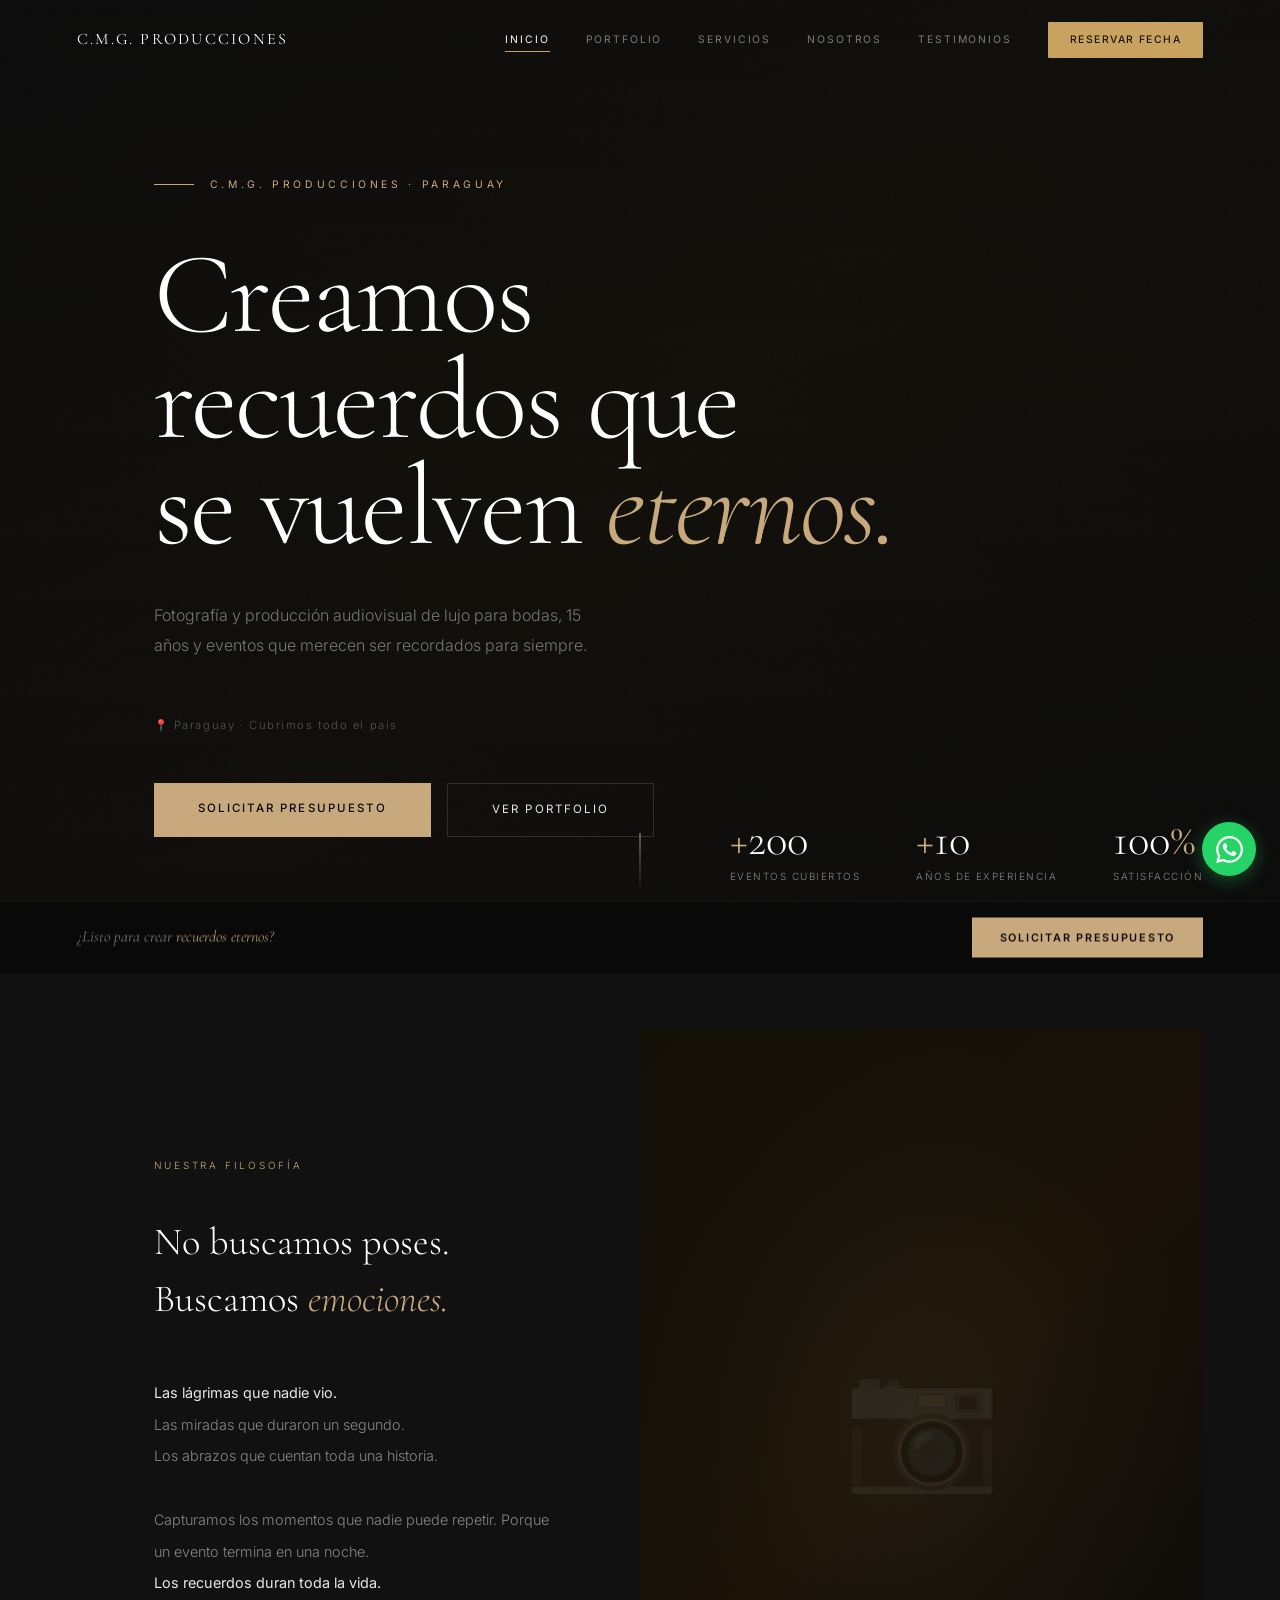
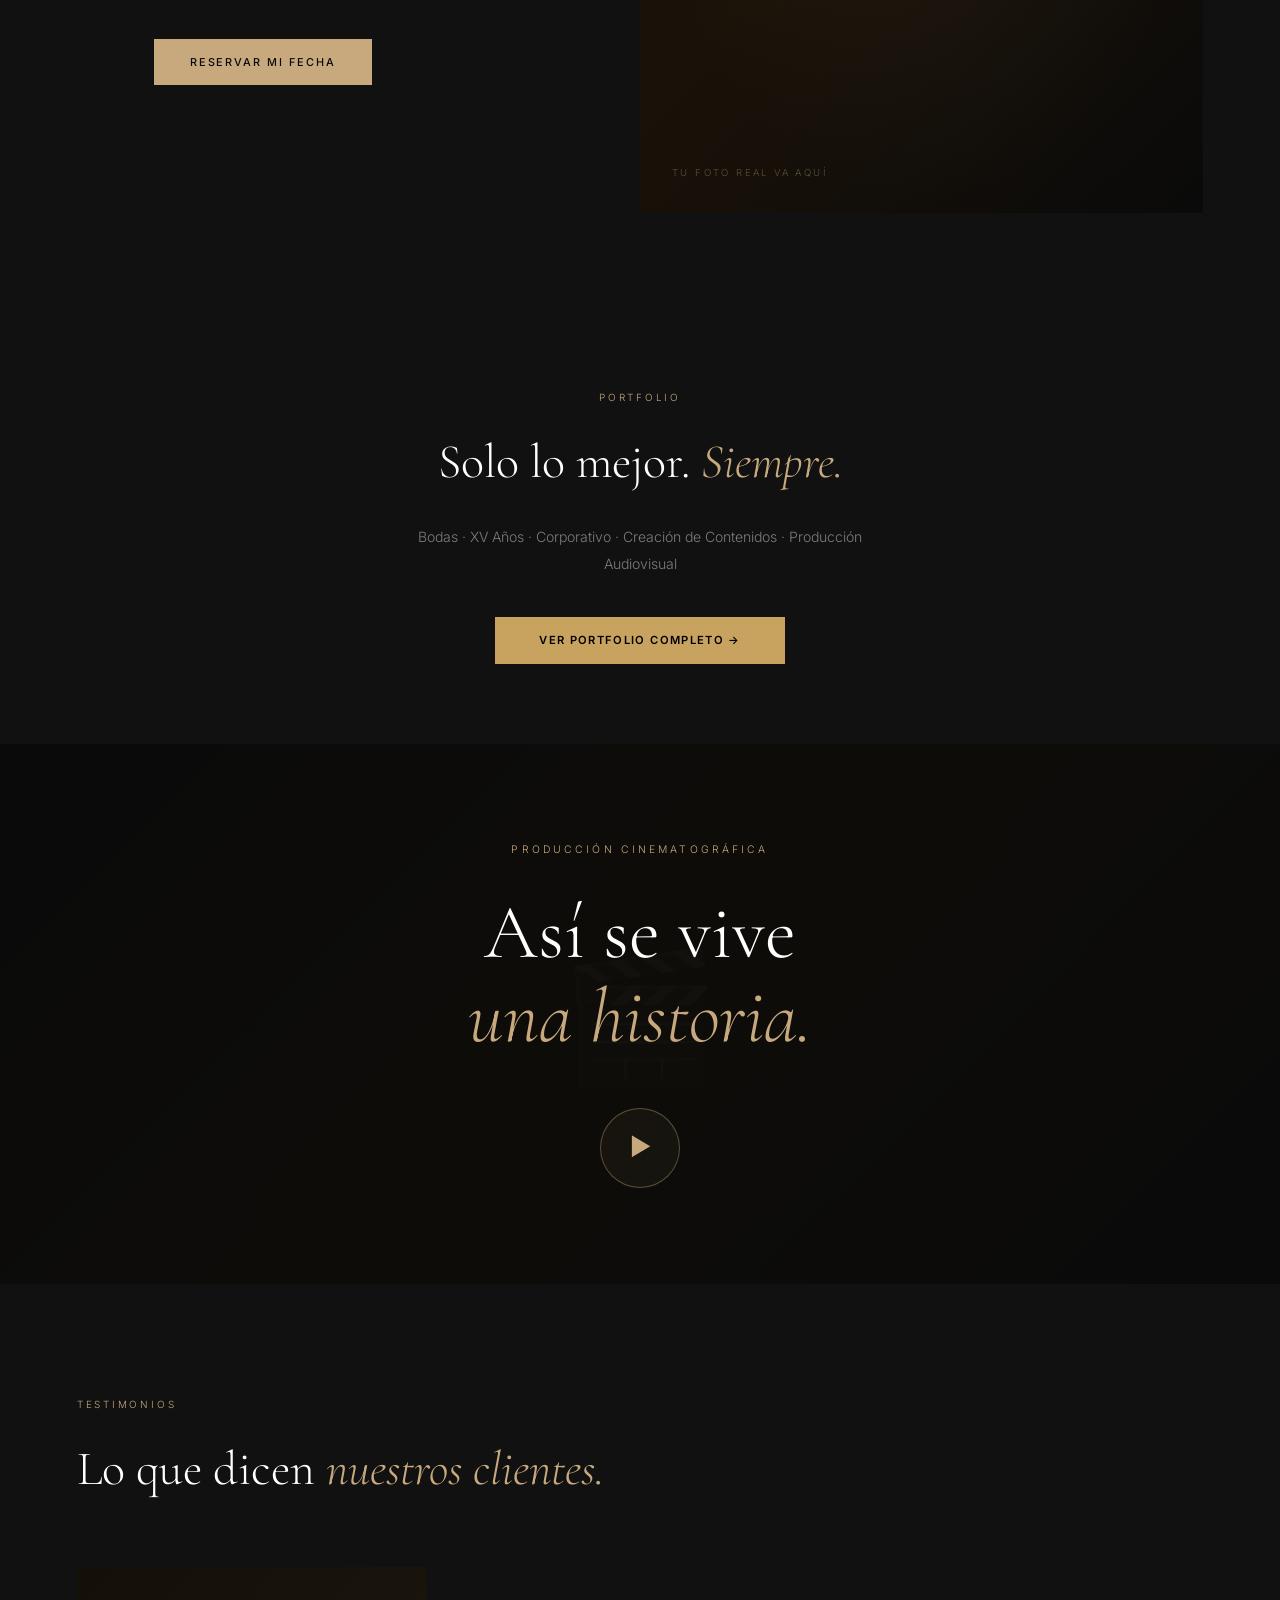
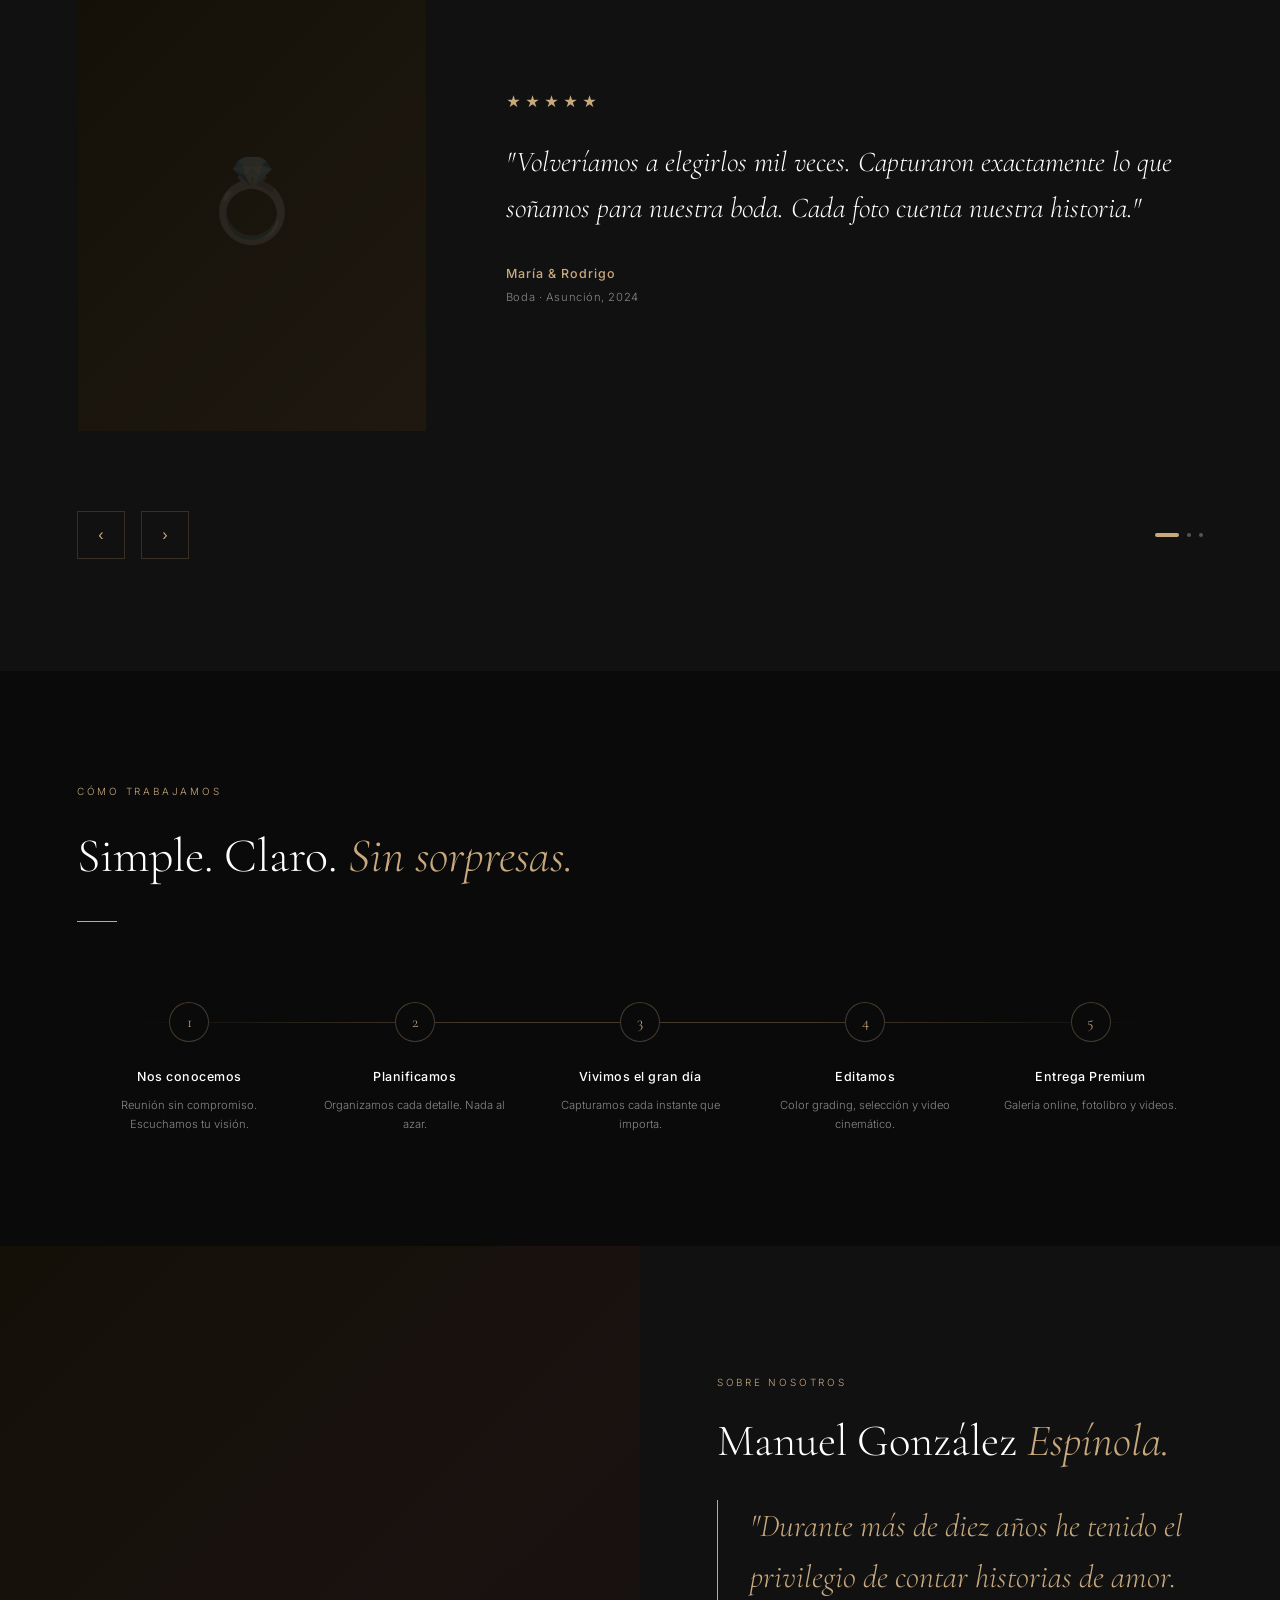
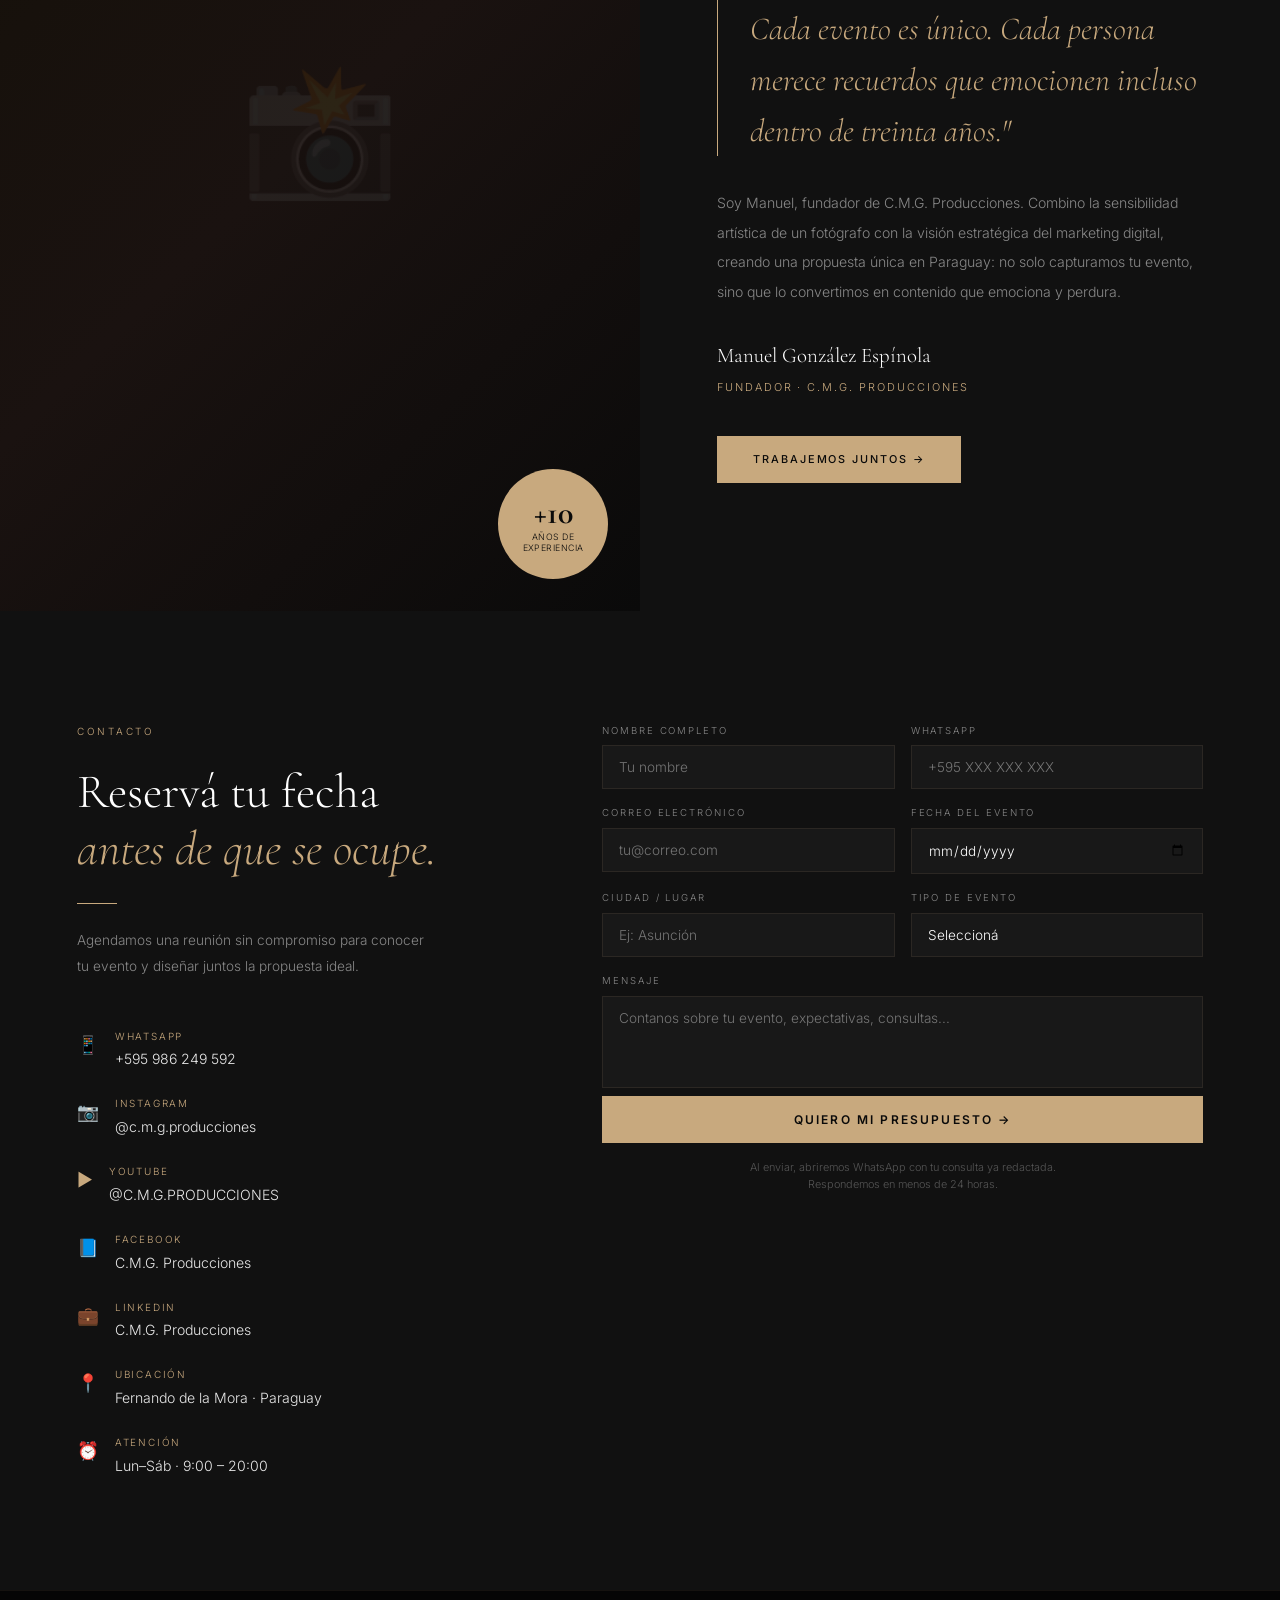
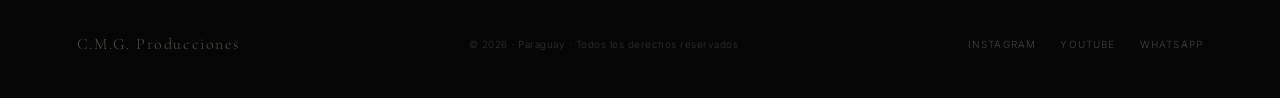
==== index.html @ 35eaf47f "Add files via upload" ====
<!DOCTYPE html>
<html lang="es">
<head>
<meta charset="UTF-8">
<meta name="viewport" content="width=device-width, initial-scale=1.0">
<title>C.M.G. Producciones | Fotografía de Bodas Premium · Paraguay</title>
<meta name="description" content="Fotografía y producción audiovisual de lujo para bodas, 15 años y eventos en Paraguay. Capturamos emociones que duran toda la vida.">
<meta property="og:title" content="C.M.G. Producciones | Fotografía Premium Paraguay">
<meta property="og:description" content="Fotografía de bodas de lujo. Más de 200 eventos cubiertos en Paraguay.">
<meta property="og:type" content="website">
<meta property="og:url" content="https://manuelg2007-dev.github.io/cmgproducciones/">
<meta name="twitter:card" content="summary_large_image">
<meta http-equiv="X-Frame-Options" content="DENY">
<meta http-equiv="X-Content-Type-Options" content="nosniff">
<link rel="preconnect" href="https://fonts.googleapis.com">
<link href="https://fonts.googleapis.com/css2?family=Cormorant+Garamond:ital,wght@0,300;0,400;0,600;1,300;1,400;1,600&family=Playfair+Display:ital,wght@0,400;0,700;1,400&family=Inter:wght@300;400;500&display=swap" rel="stylesheet">
<link rel="stylesheet" href="style.css">
<style>
/* ════════════════════════════════════
   VARIABLES
════════════════════════════════════ */
:root {
  --cream: #C8A97E;
  --cream-light: #dfc4a0;
  --bg: #0A0A0A;
  --bg2: #111111;
  --bg3: #181818;
  --text: #E8E8E8;
  --text-muted: #888;
  --text-dim: #555;
  --white: #ffffff;
}

/* Override shared CSS */
body { background: var(--bg); color: var(--text); font-family: 'Inter', sans-serif; }

/* ════════════════════════════════════
   NAV OVERRIDE
════════════════════════════════════ */
nav { padding: 24px 6vw; }
nav.scrolled {
  background: rgba(10,10,10,0.97);
  padding: 16px 6vw;
  border-bottom: 1px solid rgba(200,169,126,0.1);
}
.nav-logo { font-family: 'Cormorant Garamond', serif; color: var(--cream); font-size: 1rem; letter-spacing: 0.12em; }
.nav-links a { color: #666; font-size: 0.68rem; letter-spacing: 0.18em; }
.nav-links a:hover, .nav-links a.active { color: var(--cream); }
.nav-cta {
  background: transparent; color: var(--cream);
  border: 1px solid rgba(200,169,126,0.4); padding: 9px 24px;
  font-size: 0.68rem; letter-spacing: 0.14em;
}
.nav-cta:hover { background: var(--cream); color: var(--bg); border-color: var(--cream); }

/* ════════════════════════════════════
   1. HERO
════════════════════════════════════ */
#hero {
  min-height: 100vh; position: relative;
  display: flex; align-items: center; overflow: hidden;
  background: var(--bg);
}
.hero-bg-img {
  position: absolute; inset: 0;
  background:
    linear-gradient(to bottom, rgba(10,10,10,0.6) 0%, rgba(10,10,10,0.3) 40%, rgba(10,10,10,0.7) 100%),
    linear-gradient(135deg, #0a0a0a 0%, #141008 50%, #0a0a0a 100%);
}
.hero-grain {
  position: absolute; inset: 0; opacity: 0.03;
  background-image: url("data:image/svg+xml,%3Csvg viewBox='0 0 200 200' xmlns='http://www.w3.org/2000/svg'%3E%3Cfilter id='n'%3E%3CfeTurbulence type='fractalNoise' baseFrequency='0.9' numOctaves='4' stitchTiles='stitch'/%3E%3C/filter%3E%3Crect width='100%25' height='100%25' filter='url(%23n)'/%3E%3C/svg%3E");
  background-size: 200px;
}
.hero-inner {
  position: relative; z-index: 2;
  padding: 0 6vw; width: 100%; max-width: 1100px;
  padding-top: 5rem;
}
.hero-pre {
  display: flex; align-items: center; gap: 1rem;
  margin-bottom: 3rem; opacity: 0;
  animation: fadeUp 1s 0.3s forwards;
}
.hero-pre-line { width: 40px; height: 1px; background: var(--cream); }
.hero-pre-text { font-size: 0.65rem; letter-spacing: 0.35em; text-transform: uppercase; color: var(--cream); font-weight: 400; }
.hero-title {
  font-family: 'Cormorant Garamond', serif;
  font-size: clamp(3.5rem, 9vw, 9rem);
  font-weight: 300; line-height: 0.92;
  color: var(--white); margin-bottom: 2.5rem;
  letter-spacing: -0.02em;
  opacity: 0; animation: fadeUp 1.2s 0.5s forwards;
}
.hero-title em { font-style: italic; color: var(--cream); }
.hero-title strong { font-weight: 600; display: block; }
.hero-sub {
  font-size: clamp(0.82rem, 1.5vw, 1rem);
  color: #777; max-width: 460px; line-height: 1.9;
  font-weight: 300; margin-bottom: 3.5rem;
  opacity: 0; animation: fadeUp 1s 0.8s forwards;
}
.hero-btns {
  display: flex; gap: 1rem; flex-wrap: wrap;
  opacity: 0; animation: fadeUp 1s 1s forwards;
}
.btn-hero-main {
  background: var(--cream); color: var(--bg);
  padding: 16px 44px; font-size: 0.72rem;
  letter-spacing: 0.18em; text-transform: uppercase;
  font-weight: 500; text-decoration: none;
  transition: all 0.35s; display: inline-block;
}
.btn-hero-main:hover { background: var(--cream-light); transform: translateY(-2px); box-shadow: 0 8px 30px rgba(200,169,126,0.25); }
.btn-hero-sec {
  background: transparent; color: var(--text);
  padding: 16px 44px; font-size: 0.72rem;
  letter-spacing: 0.18em; text-transform: uppercase;
  font-weight: 400; text-decoration: none;
  border: 1px solid rgba(232,232,232,0.15);
  transition: all 0.35s; display: inline-block;
}
.btn-hero-sec:hover { border-color: var(--cream); color: var(--cream); }
.hero-scroll-indicator {
  position: absolute; bottom: 2.5rem; left: 50%; transform: translateX(-50%);
  display: flex; flex-direction: column; align-items: center; gap: 8px;
  animation: fadeIn 1s 1.5s both;
}
.hero-scroll-line { width: 1px; height: 60px; background: linear-gradient(to bottom, var(--cream), transparent); animation: scrollPulse 2s infinite; }
@keyframes scrollPulse { 0%,100%{transform:scaleY(0);transform-origin:top} 50%{transform:scaleY(1);transform-origin:top} 51%{transform-origin:bottom} }
.hero-stats-row {
  position: absolute; bottom: 3rem; right: 6vw;
  display: flex; gap: 3.5rem;
  opacity: 0; animation: fadeUp 1s 1.2s forwards;
}
.hero-stat-n { font-family:'Cormorant Garamond',serif; font-size:2.8rem; color:var(--white); font-weight:300; line-height:1; }
.hero-stat-n span { color:var(--cream); }
.hero-stat-l { font-size:0.62rem; letter-spacing:0.15em; text-transform:uppercase; color:var(--text-muted); margin-top:5px; }

/* ════════════════════════════════════
   2. FILOSOFÍA
════════════════════════════════════ */
#filosofia {
  background: var(--bg2);
  display: grid; grid-template-columns: 1fr 1fr;
  min-height: 85vh;
}
.fil-left {
  padding: 8rem 6vw; display: flex; flex-direction: column; justify-content: center;
}
.fil-label { font-size:0.62rem; letter-spacing:0.28em; text-transform:uppercase; color:var(--cream); margin-bottom:2.5rem; }
.fil-title {
  font-family: 'Cormorant Garamond', serif;
  font-size: clamp(1.8rem, 3vw, 2.8rem); font-weight:300;
  line-height: 1.5; color: var(--white); margin-bottom: 3rem;
}
.fil-title em { font-style:italic; color:var(--cream); }
.fil-text { font-size:0.9rem; color:var(--text-muted); line-height:2.2; max-width:440px; }
.fil-text strong { color:var(--text); font-weight:400; }
.fil-right {
  background: linear-gradient(135deg,#141008,#1a1208,#0a0a0a);
  display: flex; align-items: center; justify-content: center;
  font-size: 8rem; color: rgba(200,169,126,0.08);
  position: relative; overflow: hidden;
}
.fil-right::before {
  content: ''; position:absolute; inset:0;
  background: radial-gradient(ellipse at 50% 50%, rgba(200,169,126,0.06) 0%, transparent 70%);
}
.fil-photo-label {
  position:absolute; bottom:2rem; left:2rem;
  font-size:0.6rem; letter-spacing:0.25em; text-transform:uppercase; color:rgba(200,169,126,0.4);
}

/* ════════════════════════════════════
   3. NÚMEROS
════════════════════════════════════ */
#numeros { background:var(--bg); padding:7rem 6vw; }
.nums-grid { display:grid; grid-template-columns:repeat(3,1fr); gap:2px; background:rgba(200,169,126,0.06); margin-top:4rem; }
.num-card { background:var(--bg2); padding:4rem 2rem; text-align:center; }
.num-n {
  font-family:'Cormorant Garamond',serif;
  font-size:clamp(3.5rem,6vw,6rem); font-weight:300;
  color:var(--white); line-height:1;
}
.num-n span { color:var(--cream); }
.num-l { font-size:0.72rem; letter-spacing:0.15em; text-transform:uppercase; color:var(--text-muted); margin-top:1rem; }

/* ════════════════════════════════════
   4. GALERÍA
════════════════════════════════════ */
#galeria { background:var(--bg2); padding:7rem 6vw; }
.galeria-filters {
  display:flex; gap:0.5rem; flex-wrap:wrap;
  margin-top:2.5rem; margin-bottom:3rem;
  border-bottom: 1px solid rgba(200,169,126,0.1);
  padding-bottom: 1.5rem;
}
.gfil {
  background:none; border:none; color:var(--text-muted);
  font-family:'Inter',sans-serif; font-size:0.68rem;
  letter-spacing:0.16em; text-transform:uppercase;
  padding:0.6rem 1.2rem; cursor:pointer; transition:color 0.3s;
  position:relative;
}
.gfil::after { content:''; position:absolute; bottom:-1.5rem; left:0; width:100%; height:1px; background:var(--cream); transform:scaleX(0); transition:transform 0.3s; }
.gfil.active { color:var(--cream); }
.gfil.active::after { transform:scaleX(1); }
.gfil:hover { color:var(--text); }
.masonry { columns:3; gap:4px; }
.masonry-item {
  break-inside:avoid; margin-bottom:4px;
  position:relative; overflow:hidden; cursor:pointer; display:block;
}
.masonry-item .ph {
  width:100%; display:flex; align-items:center; justify-content:center;
  font-size:3rem; color:rgba(200,169,126,0.12);
  transition:transform 0.6s;
}
.masonry-item:hover .ph { transform:scale(1.04); }
.masonry-item img { width:100%; display:block; transition:transform 0.6s; object-fit:cover; }
.masonry-item:hover img { transform:scale(1.04); }
.m-overlay {
  position:absolute; inset:0;
  background:linear-gradient(to top, rgba(0,0,0,0.75) 0%, transparent 50%);
  opacity:0; transition:opacity 0.4s;
  display:flex; flex-direction:column; justify-content:flex-end; padding:1.2rem;
}
.masonry-item:hover .m-overlay { opacity:1; }
.m-cat { font-size:0.58rem; letter-spacing:0.22em; text-transform:uppercase; color:var(--cream); margin-bottom:0.2rem; }
.m-title { font-family:'Cormorant Garamond',serif; font-size:0.95rem; color:var(--white); }
/* Colored placeholders */
.ph1{aspect-ratio:4/5;background:linear-gradient(135deg,#141008,#1e1810);}
.ph2{aspect-ratio:1;background:linear-gradient(135deg,#0d0d1a,#14101e);}
.ph3{aspect-ratio:3/4;background:linear-gradient(135deg,#0a1008,#101408);}
.ph4{aspect-ratio:16/9;background:linear-gradient(135deg,#140a10,#1e1018);}
.ph5{aspect-ratio:1;background:linear-gradient(135deg,#10080a,#181010);}
.ph6{aspect-ratio:4/5;background:linear-gradient(135deg,#0a0e14,#10141e);}
.ph7{aspect-ratio:3/2;background:linear-gradient(135deg,#14100a,#1e1810);}
.ph8{aspect-ratio:1;background:linear-gradient(135deg,#080e10,#101418);}
.ph9{aspect-ratio:4/3;background:linear-gradient(135deg,#100a14,#18101c);}

/* Lightbox */
.lightbox { display:none; position:fixed; inset:0; z-index:9999; background:rgba(0,0,0,0.97); align-items:center; justify-content:center; }
.lightbox.open { display:flex; }
.lb-img { max-width:90vw; max-height:88vh; object-fit:contain; }
.lb-ph { max-width:60vw; max-height:80vh; display:flex; align-items:center; justify-content:center; font-size:6rem; }
.lb-close { position:absolute; top:2rem; right:2rem; color:var(--cream); font-size:1.5rem; cursor:pointer; background:none; border:none; opacity:0.7; transition:opacity 0.3s; }
.lb-close:hover { opacity:1; }
.lb-prev,.lb-next { position:absolute; top:50%; transform:translateY(-50%); background:rgba(200,169,126,0.08); border:1px solid rgba(200,169,126,0.2); color:var(--cream); width:50px; height:50px; display:flex; align-items:center; justify-content:center; cursor:pointer; font-size:1.3rem; transition:background 0.3s; }
.lb-prev:hover,.lb-next:hover { background:rgba(200,169,126,0.2); }
.lb-prev{left:1.5rem;} .lb-next{right:1.5rem;}
.lb-counter { position:absolute; bottom:2rem; left:50%; transform:translateX(-50%); font-size:0.68rem; color:var(--text-muted); letter-spacing:0.15em; }

/* ════════════════════════════════════
   5. VIDEO
════════════════════════════════════ */
#video-section {
  background:var(--bg); position:relative;
  min-height:60vh; display:flex; align-items:center; justify-content:center;
  overflow:hidden;
}
.video-bg { position:absolute; inset:0; background:linear-gradient(135deg,#0a0a0a,#141008,#0a0a0a); display:flex; align-items:center; justify-content:center; font-size:8rem; color:rgba(200,169,126,0.05); }
.video-overlay { position:absolute; inset:0; background:rgba(10,10,10,0.6); }
.video-content { position:relative; z-index:2; text-align:center; padding:0 6vw; }
.video-label { font-size:0.65rem; letter-spacing:0.3em; text-transform:uppercase; color:var(--cream); margin-bottom:2rem; display:block; }
.video-title { font-family:'Cormorant Garamond',serif; font-size:clamp(2.5rem,6vw,5.5rem); font-weight:300; color:var(--white); line-height:1.1; margin-bottom:3rem; }
.video-title em { font-style:italic; color:var(--cream); }
.btn-play {
  width:80px; height:80px; border:1px solid rgba(200,169,126,0.4);
  border-radius:50%; display:inline-flex; align-items:center; justify-content:center;
  color:var(--cream); font-size:1.5rem; transition:all 0.4s; cursor:pointer;
  background:rgba(200,169,126,0.05); text-decoration:none;
}
.btn-play:hover { background:rgba(200,169,126,0.15); border-color:var(--cream); transform:scale(1.08); }

/* ════════════════════════════════════
   6. TESTIMONIOS
════════════════════════════════════ */
#testimonios { background:var(--bg2); padding:7rem 6vw; }
.testi-slider { position:relative; overflow:hidden; margin-top:3.5rem; }
.testi-track { display:flex; transition:transform 0.6s cubic-bezier(0.25,0.46,0.45,0.94); }
.testi-slide { min-width:100%; display:grid; grid-template-columns:1fr 2fr; gap:5rem; align-items:center; padding:0 1px; }
.testi-photo { aspect-ratio:3/4; background:linear-gradient(135deg,#141008,#1e1810); display:flex; align-items:center; justify-content:center; font-size:5rem; color:rgba(200,169,126,0.1); position:relative; overflow:hidden; }
.testi-photo img { width:100%; height:100%; object-fit:cover; }
.testi-content {}
.testi-stars { color:var(--cream); letter-spacing:4px; font-size:0.9rem; margin-bottom:1.5rem; }
.testi-quote { font-family:'Cormorant Garamond',serif; font-style:italic; font-size:clamp(1.3rem,2.5vw,1.8rem); color:var(--white); line-height:1.6; margin-bottom:2rem; font-weight:300; }
.testi-name { font-size:0.78rem; font-weight:500; color:var(--cream); letter-spacing:0.08em; }
.testi-event { font-size:0.7rem; color:var(--text-muted); margin-top:4px; letter-spacing:0.05em; }
.testi-controls { display:flex; gap:1rem; margin-top:3rem; }
.testi-btn { width:48px; height:48px; border:1px solid rgba(200,169,126,0.2); background:none; color:var(--cream); cursor:pointer; transition:all 0.3s; font-size:1rem; display:flex; align-items:center; justify-content:center; }
.testi-btn:hover { background:rgba(200,169,126,0.1); border-color:var(--cream); }
.testi-dots { display:flex; gap:0.5rem; align-items:center; margin-top:3rem; }
.testi-dot { width:4px; height:4px; border-radius:50%; background:var(--text-dim); transition:all 0.3s; cursor:pointer; }
.testi-dot.active { background:var(--cream); width:24px; border-radius:2px; }

/* ════════════════════════════════════
   7. PROCESO
════════════════════════════════════ */
#proceso { background:var(--bg); padding:7rem 6vw; }
.proceso-head { max-width:500px; margin-bottom:5rem; }
.proceso-timeline { display:grid; grid-template-columns:repeat(5,1fr); gap:0; position:relative; }
.proceso-timeline::before { content:''; position:absolute; top:20px; left:5%; right:5%; height:1px; background:linear-gradient(to right,transparent,rgba(200,169,126,0.3),rgba(200,169,126,0.3),transparent); }
.pt-step { display:flex; flex-direction:column; align-items:center; text-align:center; padding:0 1rem; }
.pt-num { width:40px; height:40px; border:1px solid rgba(200,169,126,0.3); border-radius:50%; display:flex; align-items:center; justify-content:center; font-family:'Cormorant Garamond',serif; font-size:1rem; color:var(--cream); background:var(--bg); position:relative; z-index:1; margin-bottom:1.5rem; transition:all 0.3s; }
.pt-step:hover .pt-num { background:rgba(200,169,126,0.1); border-color:var(--cream); }
.pt-title { font-size:0.78rem; font-weight:500; color:var(--white); margin-bottom:0.5rem; letter-spacing:0.04em; }
.pt-desc { font-size:0.7rem; color:var(--text-muted); line-height:1.7; }

/* ════════════════════════════════════
   8. SOBRE NOSOTROS
════════════════════════════════════ */
#sobre { background:var(--bg2); display:grid; grid-template-columns:1fr 1fr; min-height:80vh; }
.sobre-img {
  background:linear-gradient(135deg,#141008,#1a1210,#0a0a0a);
  display:flex; align-items:center; justify-content:center;
  font-size:8rem; color:rgba(200,169,126,0.08); position:relative;
}
.sobre-img img { width:100%; height:100%; object-fit:cover; }
.sobre-badge {
  position:absolute; bottom:2rem; right:2rem;
  background:var(--cream); color:var(--bg);
  width:110px; height:110px; border-radius:50%;
  display:flex; flex-direction:column; align-items:center; justify-content:center;
  text-align:center; line-height:1.2;
}
.sobre-badge-n { font-family:'Cormorant Garamond',serif; font-size:2rem; font-weight:700; }
.sobre-badge-l { font-size:0.55rem; letter-spacing:0.05em; text-transform:uppercase; padding:0 8px; }
.sobre-content { padding:8rem 6vw; display:flex; flex-direction:column; justify-content:center; }
.sobre-quote {
  font-family:'Cormorant Garamond',serif;
  font-size:clamp(1.3rem,2.5vw,2rem); font-style:italic; font-weight:300;
  color:var(--cream); line-height:1.6; border-left:1px solid var(--cream);
  padding-left:2rem; margin:2rem 0;
}
.sobre-text { font-size:0.88rem; color:var(--text-muted); line-height:2.1; }
.sobre-name { font-family:'Cormorant Garamond',serif; font-size:1.3rem; color:var(--white); margin-top:2rem; }
.sobre-role { font-size:0.68rem; letter-spacing:0.18em; text-transform:uppercase; color:var(--cream); margin-top:4px; }

/* ════════════════════════════════════
   9. INSTAGRAM
════════════════════════════════════ */
#instagram { background:var(--bg); padding:7rem 6vw; }
.ig-grid { display:grid; grid-template-columns:repeat(6,1fr); gap:3px; margin-top:3rem; }
.ig-item {
  aspect-ratio:1; overflow:hidden; position:relative; cursor:pointer;
  background:var(--bg3);
}
.ig-item .ig-ph { width:100%; height:100%; display:flex; align-items:center; justify-content:center; font-size:2rem; color:rgba(200,169,126,0.1); transition:transform 0.4s; }
.ig-item img { width:100%; height:100%; object-fit:cover; transition:transform 0.4s; }
.ig-item:hover .ig-ph, .ig-item:hover img { transform:scale(1.06); }
.ig-ov { position:absolute; inset:0; background:rgba(0,0,0,0.4); opacity:0; transition:opacity 0.3s; display:flex; align-items:center; justify-content:center; }
.ig-item:hover .ig-ov { opacity:1; }
.ig-ov span { color:var(--white); font-size:0.75rem; letter-spacing:0.1em; }
.ig-cta { text-align:center; margin-top:3rem; }
.ig-stats { display:flex; gap:3rem; margin-bottom:2.5rem; }
.ig-stat-n { font-family:'Cormorant Garamond',serif; font-size:1.8rem; color:var(--cream); }
.ig-stat-l { font-size:0.65rem; letter-spacing:0.12em; text-transform:uppercase; color:var(--text-muted); margin-top:3px; }
.ig-handle { font-family:'Cormorant Garamond',serif; font-size:1.5rem; font-style:italic; color:var(--white); margin-bottom:0.5rem; }

/* ════════════════════════════════════
   10. FORMULARIO
════════════════════════════════════ */
#formulario { background:var(--bg2); padding:7rem 6vw; }
.form-inner { display:grid; grid-template-columns:1fr 1.4fr; gap:6rem; align-items:start; }
.form-left {}
.form-left p { font-size:0.88rem; color:var(--text-muted); line-height:2; margin-top:1.5rem; max-width:380px; }
.form-contact-items { display:flex; flex-direction:column; gap:1.5rem; margin-top:3rem; }
.form-contact-item { display:flex; gap:1rem; align-items:flex-start; }
.form-contact-icon { font-size:1.1rem; color:var(--cream); flex-shrink:0; margin-top:2px; }
.form-contact-label { font-size:0.62rem; letter-spacing:0.18em; text-transform:uppercase; color:var(--cream); margin-bottom:3px; }
.form-contact-val { font-size:0.88rem; color:var(--text); }
.form-contact-val a { color:var(--text); text-decoration:none; transition:color 0.3s; }
.form-contact-val a:hover { color:var(--cream); }
.form-right {}
.form-grid { display:grid; grid-template-columns:1fr 1fr; gap:1rem; }
.form-group { display:flex; flex-direction:column; gap:0.4rem; }
.form-group.full { grid-column:1/-1; }
.form-group label { font-size:0.6rem; letter-spacing:0.2em; text-transform:uppercase; color:var(--text-muted); }
.form-group input,
.form-group select,
.form-group textarea {
  background:var(--bg3); border:1px solid rgba(200,169,126,0.1);
  color:var(--white); padding:13px 16px;
  font-family:'Inter',sans-serif; font-size:0.85rem; font-weight:300;
  outline:none; transition:border-color 0.3s; width:100%;
  -webkit-appearance:none;
}
.form-group input:focus,
.form-group select:focus,
.form-group textarea:focus { border-color:var(--cream); }
.form-group select option { background:var(--bg3); }
.form-group textarea { resize:none; }
.btn-submit {
  width:100%; background:var(--cream); color:var(--bg);
  padding:16px; font-size:0.75rem; letter-spacing:0.18em;
  text-transform:uppercase; font-weight:600; border:none; cursor:pointer;
  transition:all 0.3s; margin-top:0.5rem; font-family:'Inter',sans-serif;
}
.btn-submit:hover { background:var(--cream-light); transform:translateY(-2px); box-shadow:0 8px 30px rgba(200,169,126,0.2); }
.form-note { font-size:0.68rem; color:var(--text-dim); text-align:center; margin-top:1rem; line-height:1.6; }
/* Success animation */
.form-success { display:none; text-align:center; padding:4rem 2rem; }
.form-success.show { display:block; }
.form-success-icon { font-size:3rem; margin-bottom:1rem; }
.form-success-title { font-family:'Cormorant Garamond',serif; font-size:1.8rem; color:var(--white); margin-bottom:0.8rem; }
.form-success-text { font-size:0.85rem; color:var(--text-muted); line-height:1.8; }

/* ════════════════════════════════════
   STICKY CTA
════════════════════════════════════ */
.sticky-cta {
  position:fixed; bottom:0; left:0; right:0; z-index:100;
  background:rgba(10,10,10,0.97); backdrop-filter:blur(10px);
  padding:1rem 6vw; display:flex; justify-content:space-between;
  align-items:center; border-top:1px solid rgba(200,169,126,0.1);
  transform:translateY(100%); transition:transform 0.4s; gap:1rem;
}
.sticky-cta.visible { transform:translateY(0); }
.sticky-cta-text { font-family:'Cormorant Garamond',serif; font-size:1rem; font-style:italic; color:var(--text-muted); }
.sticky-cta-text span { color:var(--cream); }
.btn-sticky { background:var(--cream); color:var(--bg); padding:11px 28px; font-size:0.68rem; letter-spacing:0.16em; text-transform:uppercase; font-weight:600; text-decoration:none; white-space:nowrap; transition:all 0.3s; }
.btn-sticky:hover { background:var(--cream-light); }

/* ════════════════════════════════════
   FOOTER OVERRIDE
════════════════════════════════════ */
footer { background:var(--bg); border-top:1px solid rgba(200,169,126,0.08); }
.footer-brand-name { color:var(--cream); font-family:'Cormorant Garamond',serif; }

/* ════════════════════════════════════
   ANIMATIONS
════════════════════════════════════ */
@keyframes fadeUp { from{opacity:0;transform:translateY(30px)} to{opacity:1;transform:translateY(0)} }
@keyframes fadeIn { from{opacity:0} to{opacity:1} }

.reveal { opacity:0; transform:translateY(24px); transition:opacity 0.8s ease, transform 0.8s ease; }
.reveal.visible { opacity:1; transform:translateY(0); }
.reveal-delay-1 { transition-delay:0.1s; }
.reveal-delay-2 { transition-delay:0.2s; }
.reveal-delay-3 { transition-delay:0.3s; }

/* ════════════════════════════════════
   RESPONSIVE
════════════════════════════════════ */
@media(max-width:1024px) {
  #filosofia { grid-template-columns:1fr; }
  .fil-right { min-height:400px; }
  #sobre { grid-template-columns:1fr; }
  .sobre-img { min-height:400px; }
  .sobre-badge { display:none; }
  .nums-grid { grid-template-columns:1fr; }
  .proceso-timeline { grid-template-columns:1fr 1fr; gap:2.5rem; }
  .proceso-timeline::before { display:none; }
  .ig-grid { grid-template-columns:repeat(3,1fr); }
  .testi-slide { grid-template-columns:1fr; gap:2rem; }
  .testi-photo { max-height:280px; }
  .form-inner { grid-template-columns:1fr; gap:4rem; }
}
@media(max-width:700px) {
  .hero-inner { padding: 6rem 5vw 3rem; }
  .hero-stats-row { display:none; }
  .hero-btns { flex-direction:column; }
  .hero-btns a { text-align:center; }
  .masonry { columns:1; }
  .nums-grid { grid-template-columns:1fr; }
  .proceso-timeline { grid-template-columns:1fr; }
  .ig-grid { grid-template-columns:repeat(2,1fr); }
  .form-grid { grid-template-columns:1fr; }
  .galeria-filters { gap:0.2rem; }
  .gfil { padding:0.5rem 0.8rem; font-size:0.62rem; }
  .sticky-cta { flex-direction:column; text-align:center; padding:1rem 5vw; }
  #filosofia { min-height:auto; }
  .fil-left { padding:5rem 5vw; }
  #sobre { min-height:auto; }
  .sobre-content { padding:5rem 5vw; }
  .testi-slide { padding:0; }
}
@media(max-width:400px) {
  .hero-title { font-size:2.8rem; }
  .ig-grid { grid-template-columns:repeat(2,1fr); }
  .masonry { columns:1; }
}
</style>
</head>
<body>
<div id="nav-placeholder"></div>

<!-- ═══ 1. HERO ═══ -->
<section id="hero">
  <div class="hero-bg-img"></div>
  <div class="hero-grain"></div>
  <div class="hero-inner">
    <div class="hero-pre">
      <span class="hero-pre-line"></span>
      <span class="hero-pre-text">C.M.G. Producciones · Paraguay</span>
    </div>
    <h1 class="hero-title">
      Creamos<br>
      recuerdos que<br>
      se vuelven <em>eternos.</em>
    </h1>
    <p class="hero-sub">Fotografía y producción audiovisual de lujo para bodas, 15 años y eventos que merecen ser recordados para siempre.</p>
    <p class="hero-loc" style="font-size:0.7rem;color:var(--text-dim);letter-spacing:0.14em;margin-bottom:3rem;">📍 Paraguay · Cubrimos todo el país</p>
    <div class="hero-btns">
      <a href="#formulario" class="btn-hero-main">Solicitar Presupuesto</a>
      <a href="portfolio.html" class="btn-hero-sec">Ver Portfolio</a>
    </div>
  </div>
  <div class="hero-stats-row">
    <div><div class="hero-stat-n"><span>+</span>200</div><div class="hero-stat-l">Eventos cubiertos</div></div>
    <div><div class="hero-stat-n"><span>+</span>10</div><div class="hero-stat-l">Años de experiencia</div></div>
    <div><div class="hero-stat-n">100<span>%</span></div><div class="hero-stat-l">Satisfacción</div></div>
  </div>
  <div class="hero-scroll-indicator"><div class="hero-scroll-line"></div></div>
</section>

<!-- ═══ 2. FILOSOFÍA ═══ -->
<section id="filosofia">
  <div class="fil-left reveal">
    <span class="fil-label">Nuestra filosofía</span>
    <h2 class="fil-title">
      No buscamos poses.<br>
      Buscamos <em>emociones.</em>
    </h2>
    <p class="fil-text">
      <strong>Las lágrimas que nadie vio.</strong><br>
      Las miradas que duraron un segundo.<br>
      Los abrazos que cuentan toda una historia.<br><br>
      Capturamos los momentos que nadie puede repetir. Porque un evento termina en una noche.<br>
      <strong>Los recuerdos duran toda la vida.</strong>
    </p>
    <div style="margin-top:2.5rem;">
      <a href="#formulario" class="btn-hero-main" style="font-size:0.68rem;padding:14px 36px;">Reservar mi fecha</a>
    </div>
  </div>
  <div class="fil-right reveal reveal-delay-2">
    <span style="position:relative;z-index:1;">📷</span>
    <span class="fil-photo-label">Tu foto real va aquí</span>
  </div>
</section>

<!-- ═══ 3. NÚMEROS ═══ -->
<!-- sección números eliminada -->

<!-- ═══ 4. GALERÍA ═══ -->
<section id="galeria" style="text-align:center;padding:5rem 6vw;">
  <div class="reveal">
    <span style="font-size:0.62rem;letter-spacing:0.28em;text-transform:uppercase;color:var(--cream,#C8A35F);display:block;margin-bottom:1rem;">Portfolio</span>
    <h2 style="font-family:'Cormorant Garamond',serif;font-size:clamp(2rem,4vw,3rem);font-weight:300;color:#fff;margin-bottom:1.25rem;">Solo lo mejor. <em style="font-style:italic;color:var(--cream,#C8A35F);">Siempre.</em></h2>
    <p style="font-size:0.88rem;color:rgba(255,255,255,0.45);max-width:460px;margin:0 auto 2.5rem;line-height:1.9;font-family:'Inter',sans-serif;">Bodas · XV Años · Corporativo · Creación de Contenidos · Producción Audiovisual</p>
    <a href="portfolio.html" style="display:inline-block;padding:14px 44px;background:#C8A35F;color:#000;font-family:'Inter',sans-serif;font-size:0.7rem;font-weight:600;letter-spacing:0.12em;text-transform:uppercase;text-decoration:none;transition:background 0.2s;" onmouseover="this.style.background='#DFB95A'" onmouseout="this.style.background='#C8A35F'">Ver Portfolio Completo →</a>
  </div>
</section>

<!-- ═══ 5. VIDEO ═══ -->
<section id="video-section">
  <div class="video-bg">🎬</div>
  <div class="video-overlay"></div>
  <div class="video-content reveal">
    <span class="video-label">Producción cinematográfica</span>
    <h2 class="video-title">Así se vive<br><em>una historia.</em></h2>
    <a href="https://www.youtube.com/@C.M.G.PRODUCCIONES" target="_blank" rel="noopener noreferrer" class="btn-play">▶</a>
  </div>
</section>

<!-- ═══ 6. TESTIMONIOS ═══ -->
<section id="testimonios">
  <div class="reveal">
    <span style="font-size:0.62rem;letter-spacing:0.28em;text-transform:uppercase;color:var(--cream);display:block;margin-bottom:1rem;">Testimonios</span>
    <h2 style="font-family:'Cormorant Garamond',serif;font-size:clamp(2rem,4vw,3rem);font-weight:300;color:var(--white);">Lo que dicen <em style="font-style:italic;color:var(--cream);">nuestros clientes.</em></h2>
  </div>
  <div class="testi-slider reveal reveal-delay-1">
    <div class="testi-track" id="testiTrack">
      <!-- Slide 1 -->
      <div class="testi-slide">
        <div class="testi-photo">💍</div>
        <div class="testi-content">
          <div class="testi-stars">★★★★★</div>
          <p class="testi-quote">"Volveríamos a elegirlos mil veces. Capturaron exactamente lo que soñamos para nuestra boda. Cada foto cuenta nuestra historia."</p>
          <div class="testi-name">María & Rodrigo</div>
          <div class="testi-event">Boda · Asunción, 2024</div>
        </div>
      </div>
      <!-- Slide 2 -->
      <div class="testi-slide">
        <div class="testi-photo">🌸</div>
        <div class="testi-content">
          <div class="testi-stars">★★★★★</div>
          <p class="testi-quote">"Superaron nuestras expectativas. El quinceañero de mi hija quedó inolvidable. Las fotos son de otro nivel, pura emoción."</p>
          <div class="testi-name">Patricia C.</div>
          <div class="testi-event">XV Años · Luque, 2024</div>
        </div>
      </div>
      <!-- Slide 3 -->
      <div class="testi-slide">
        <div class="testi-photo">💒</div>
        <div class="testi-content">
          <div class="testi-stars">★★★★★</div>
          <p class="testi-quote">"La mejor inversión de nuestra boda. El video cinemático nos hizo llorar de emoción. Lo vemos una y otra vez con toda la familia."</p>
          <div class="testi-name">Laura & Diego M.</div>
          <div class="testi-event">Boda · San Lorenzo, 2024</div>
        </div>
      </div>
    </div>
    <div style="display:flex;align-items:center;justify-content:space-between;flex-wrap:wrap;gap:1rem;margin-top:2rem;">
      <div class="testi-controls">
        <button class="testi-btn" onclick="slideTesti(-1)">‹</button>
        <button class="testi-btn" onclick="slideTesti(1)">›</button>
      </div>
      <div class="testi-dots">
        <div class="testi-dot active" onclick="goTesti(0)"></div>
        <div class="testi-dot" onclick="goTesti(1)"></div>
        <div class="testi-dot" onclick="goTesti(2)"></div>
      </div>
    </div>
  </div>
</section>

<!-- ═══ 7. PROCESO ═══ -->
<section id="proceso">
  <div class="proceso-head reveal">
    <span style="font-size:0.62rem;letter-spacing:0.28em;text-transform:uppercase;color:var(--cream);display:block;margin-bottom:1rem;">Cómo trabajamos</span>
    <h2 style="font-family:'Cormorant Garamond',serif;font-size:clamp(2rem,4vw,3rem);font-weight:300;color:var(--white);">Simple. Claro. <em style="font-style:italic;color:var(--cream);">Sin sorpresas.</em></h2>
    <div style="width:40px;height:1px;background:var(--cream);margin:1.5rem 0;"></div>
  </div>
  <div class="proceso-timeline reveal reveal-delay-1">
    <div class="pt-step"><div class="pt-num">1</div><div class="pt-title">Nos conocemos</div><div class="pt-desc">Reunión sin compromiso. Escuchamos tu visión.</div></div>
    <div class="pt-step"><div class="pt-num">2</div><div class="pt-title">Planificamos</div><div class="pt-desc">Organizamos cada detalle. Nada al azar.</div></div>
    <div class="pt-step"><div class="pt-num">3</div><div class="pt-title">Vivimos el gran día</div><div class="pt-desc">Capturamos cada instante que importa.</div></div>
    <div class="pt-step"><div class="pt-num">4</div><div class="pt-title">Editamos</div><div class="pt-desc">Color grading, selección y video cinemático.</div></div>
    <div class="pt-step"><div class="pt-num">5</div><div class="pt-title">Entrega Premium</div><div class="pt-desc">Galería online, fotolibro y videos.</div></div>
  </div>
</section>

<!-- ═══ 8. SOBRE ═══ -->
<section id="sobre" style="padding:0;">
  <div class="sobre-img">
    <span style="position:relative;z-index:1;">📸</span>
    <div class="sobre-badge">
      <span class="sobre-badge-n">+10</span>
      <span class="sobre-badge-l">Años de experiencia</span>
    </div>
  </div>
  <div class="sobre-content reveal">
    <span style="font-size:0.62rem;letter-spacing:0.28em;text-transform:uppercase;color:var(--cream);display:block;margin-bottom:1.5rem;">Sobre nosotros</span>
    <h2 style="font-family:'Cormorant Garamond',serif;font-size:clamp(1.8rem,3.5vw,2.8rem);font-weight:300;color:var(--white);line-height:1.2;white-space:nowrap;">Manuel González <em style="font-style:italic;color:var(--cream);">Espínola.</em></h2>
    <p class="sobre-quote">"Durante más de diez años he tenido el privilegio de contar historias de amor. Cada evento es único. Cada persona merece recuerdos que emocionen incluso dentro de treinta años."</p>
    <p class="sobre-text">Soy Manuel, fundador de C.M.G. Producciones. Combino la sensibilidad artística de un fotógrafo con la visión estratégica del marketing digital, creando una propuesta única en Paraguay: no solo capturamos tu evento, sino que lo convertimos en contenido que emociona y perdura.</p>
    <div class="sobre-name">Manuel González Espínola</div>
    <div class="sobre-role">Fundador · C.M.G. Producciones</div>
    <div style="margin-top:2.5rem;">
      <a href="#formulario" class="btn-hero-main" style="font-size:0.68rem;padding:14px 36px;">Trabajemos juntos →</a>
    </div>
  </div>
</section>

<!-- ═══ 9. INSTAGRAM ═══ -->
<!-- sección instagram eliminada -->

<!-- ═══ 10. FORMULARIO ═══ -->
<section id="formulario">
  <div class="form-inner">
    <div class="reveal">
      <span style="font-size:0.62rem;letter-spacing:0.28em;text-transform:uppercase;color:var(--cream);display:block;margin-bottom:1.5rem;">Contacto</span>
      <h2 style="font-family:'Cormorant Garamond',serif;font-size:clamp(2rem,4vw,3rem);font-weight:300;color:var(--white);line-height:1.2;">Reservá tu fecha<br><em style="font-style:italic;color:var(--cream);">antes de que se ocupe.</em></h2>
      <div style="width:40px;height:1px;background:var(--cream);margin:1.5rem 0;"></div>
      <p style="font-size:0.85rem;color:var(--text-muted);line-height:1.9;max-width:360px;">Agendamos una reunión sin compromiso para conocer tu evento y diseñar juntos la propuesta ideal.</p>
      <div class="form-contact-items">
        <div class="form-contact-item">
          <span class="form-contact-icon">📱</span>
          <div><div class="form-contact-label">WhatsApp</div><div class="form-contact-val"><a href="https://wa.me/595986249592" target="_blank" rel="noopener noreferrer">+595 986 249 592</a></div></div>
        </div>
        <div class="form-contact-item">
          <span class="form-contact-icon">📷</span>
          <div><div class="form-contact-label">Instagram</div><div class="form-contact-val"><a href="https://www.instagram.com/c.m.g.producciones/" target="_blank" rel="noopener noreferrer">@c.m.g.producciones</a></div></div>
        </div>
        <div class="form-contact-item">
          <span class="form-contact-icon">▶️</span>
          <div><div class="form-contact-label">YouTube</div><div class="form-contact-val"><a href="https://www.youtube.com/@C.M.G.PRODUCCIONES" target="_blank" rel="noopener noreferrer">@C.M.G.PRODUCCIONES</a></div></div>
        </div>
        <div class="form-contact-item">
          <span class="form-contact-icon">📘</span>
          <div><div class="form-contact-label">Facebook</div><div class="form-contact-val"><a href="https://www.facebook.com/cmgproducciones" target="_blank" rel="noopener noreferrer">C.M.G. Producciones</a></div></div>
        </div>
        <div class="form-contact-item">
          <span class="form-contact-icon">💼</span>
          <div><div class="form-contact-label">LinkedIn</div><div class="form-contact-val"><a href="https://www.linkedin.com/in/manuelgonz%C3%A1lezesp%C3%ADnola/" target="_blank" rel="noopener noreferrer">C.M.G. Producciones</a></div></div>
        </div>
        <div class="form-contact-item">
          <span class="form-contact-icon">📍</span>
          <div><div class="form-contact-label">Ubicación</div><div class="form-contact-val">Fernando de la Mora · Paraguay</div></div>
        </div>
        <div class="form-contact-item">
          <span class="form-contact-icon">⏰</span>
          <div><div class="form-contact-label">Atención</div><div class="form-contact-val">Lun–Sáb · 9:00 – 20:00</div></div>
        </div>
      </div>
    </div>
    <div class="reveal reveal-delay-2">
      <div id="formContainer">
        <div class="form-grid">
          <div class="form-group">
            <label>Nombre completo</label>
            <input type="text" id="f-nombre" placeholder="Tu nombre">
          </div>
          <div class="form-group">
            <label>WhatsApp</label>
            <input type="tel" id="f-wa" placeholder="+595 XXX XXX XXX">
          </div>
          <div class="form-group">
            <label>Correo electrónico</label>
            <input type="email" id="f-email" placeholder="tu@correo.com">
          </div>
          <div class="form-group">
            <label>Fecha del evento</label>
            <input type="date" id="f-fecha">
          </div>
          <div class="form-group">
            <label>Ciudad / Lugar</label>
            <input type="text" id="f-ciudad" placeholder="Ej: Asunción">
          </div>
          <div class="form-group">
            <label>Tipo de evento</label>
            <select id="f-tipo">
              <option value="">Seleccioná</option>
              <option>Boda</option>
              <option>XV Años</option>
              <option>Pre Boda</option>
              <option>Pre XV Años</option>
              <option>Evento Corporativo</option>
              <option>Producción Audiovisual</option>
              <option>Social Media Management</option>
              <option>Otro</option>
            </select>
          </div>
          <div class="form-group full">
            <label>Mensaje</label>
            <textarea id="f-msg" rows="4" placeholder="Contanos sobre tu evento, expectativas, consultas..."></textarea>
          </div>
        </div>
        <button class="btn-submit" onclick="enviarPresupuesto()">Quiero mi presupuesto →</button>
        <p class="form-note">Al enviar, abriremos WhatsApp con tu consulta ya redactada.<br>Respondemos en menos de 24 horas.</p>
      </div>
      <div class="form-success" id="formSuccess">
        <div class="form-success-icon">✨</div>
        <div class="form-success-title">¡Mensaje enviado!</div>
        <p class="form-success-text">Te redirigimos a WhatsApp para confirmar tu consulta.<br>Te contactamos en menos de 24 horas.</p>
      </div>
    </div>
  </div>
</section>

<!-- LIGHTBOX -->
<div class="lightbox" id="lightbox" onclick="closeLBOutside(event)">
  <button class="lb-close" onclick="closeLB()">✕</button>
  <button class="lb-prev" onclick="lbNav(-1)">‹</button>
  <div class="lb-ph" id="lb-ph"></div>
  <button class="lb-next" onclick="lbNav(1)">›</button>
  <div class="lb-counter" id="lb-counter"></div>
</div>

<!-- STICKY CTA -->
<div class="sticky-cta" id="stickyCta">
  <span class="sticky-cta-text">¿Listo para crear <span>recuerdos eternos?</span></span>
  <a href="#formulario" class="btn-sticky">Solicitar Presupuesto</a>
</div>

<div id="footer-placeholder"></div>
<div id="wa-placeholder"></div>

<script src="components.js"></script>
<script>
// ── INIT ──
document.addEventListener('DOMContentLoaded', () => {
  document.getElementById('nav-placeholder').outerHTML = navHTML('index.html');
  document.getElementById('footer-placeholder').outerHTML = footerHTML();
  document.getElementById('wa-placeholder').outerHTML = waFloat();
  document.body.insertAdjacentHTML('beforeend', sharedScripts());
  initReveal();
  initStickyCta();
  initCounters();
});

// ── REVEAL ON SCROLL ──
function initReveal() {
  const els = document.querySelectorAll('.reveal');
  const obs = new IntersectionObserver((entries) => {
    entries.forEach(e => { if(e.isIntersecting) { e.target.classList.add('visible'); obs.unobserve(e.target); } });
  }, { threshold: 0.1 });
  els.forEach(el => obs.observe(el));
}

// ── STICKY CTA ──
function initStickyCta() {
  const cta = document.getElementById('stickyCta');
  window.addEventListener('scroll', () => {
    cta.classList.toggle('visible', window.scrollY > 600);
  }, { passive: true });
}

// ── COUNTERS ──
function initCounters() {
  const counters = document.querySelectorAll('.counter');
  const obs = new IntersectionObserver((entries) => {
    entries.forEach(e => {
      if(e.isIntersecting) {
        const el = e.target;
        const target = parseInt(el.textContent);
        let count = 0;
        const step = Math.ceil(target / 60);
        const timer = setInterval(() => {
          count = Math.min(count + step, target);
          el.textContent = count;
          if(count >= target) clearInterval(timer);
        }, 25);
        obs.unobserve(el);
      }
    });
  }, { threshold: 0.5 });
  counters.forEach(el => { el.dataset.target = el.textContent; el.textContent = '0'; obs.observe(el); });
}


// ── LIGHTBOX ──
const lbItems = [
  { icon:'💍', cat:'Boda · 2018', title:'Jimmy Adorno' },
  { icon:'🌸', cat:'XV Años · 2025', title:'Kevin Adorno' },
  { icon:'📌', cat:'Corporativo · 2024', title:'A3VTE' },
  { icon:'📱', cat:'Social Media', title:'Yolo' },
  { icon:'🥂', cat:'Boda', title:'Ceremonia religiosa' },
  { icon:'✨', cat:'XV Años', title:'Sesión previa' },
  { icon:'💑', cat:'Pre Boda', title:'Sesión de pareja' },
  { icon:'🎬', cat:'Producción', title:'Video cinemático' },
  { icon:'🏆', cat:'Corporativo', title:'Evento empresarial' },
];
let lbIdx = 0;
function openLB(i) {
  lbIdx = i; updateLB();
  document.getElementById('lightbox').classList.add('open');
  document.body.style.overflow='hidden';
}
function closeLB() { document.getElementById('lightbox').classList.remove('open'); document.body.style.overflow=''; }
function closeLBOutside(e) { if(e.target.id==='lightbox') closeLB(); }
function lbNav(d) { lbIdx=(lbIdx+d+lbItems.length)%lbItems.length; updateLB(); }
function updateLB() {
  const item=lbItems[lbIdx];
  document.getElementById('lb-ph').innerHTML=`<div style="text-align:center"><div style="font-size:8rem">${item.icon}</div><div style="font-size:0.7rem;letter-spacing:0.2em;text-transform:uppercase;color:var(--cream);margin-top:1rem">${item.cat}</div><div style="font-family:Cormorant Garamond,serif;font-size:1.5rem;color:var(--white);margin-top:0.5rem">${item.title}</div></div>`;
  document.getElementById('lb-counter').textContent=`${lbIdx+1} / ${lbItems.length}`;
}
document.addEventListener('keydown', e => {
  if(!document.getElementById('lightbox').classList.contains('open')) return;
  if(e.key==='ArrowRight') lbNav(1);
  if(e.key==='ArrowLeft') lbNav(-1);
  if(e.key==='Escape') closeLB();
});

// ── TESTIMONIOS SLIDER ──
let testiIdx=0;
function slideTesti(d) { testiIdx=Math.max(0,Math.min(2,testiIdx+d)); updateTesti(); }
function goTesti(i) { testiIdx=i; updateTesti(); }
function updateTesti() {
  document.getElementById('testiTrack').style.transform=`translateX(-${testiIdx*100}%)`;
  document.querySelectorAll('.testi-dot').forEach((d,i)=>d.classList.toggle('active',i===testiIdx));
}
// Auto-slide
setInterval(()=>{ testiIdx=(testiIdx+1)%3; updateTesti(); },5000);

// ── FORMULARIO WHATSAPP ──
function sanitize(s) { return s.replace(/<[^>]*>/g,'').replace(/[<>"'`]/g,'').trim().substring(0,500); }
function enviarPresupuesto() {
  const n=sanitize(document.getElementById('f-nombre').value)||'Sin nombre';
  const wa=sanitize(document.getElementById('f-wa').value)||'No indicado';
  const em=sanitize(document.getElementById('f-email').value)||'No indicado';
  const f=sanitize(document.getElementById('f-fecha').value)||'A confirmar';
  const c=sanitize(document.getElementById('f-ciudad').value)||'No indicada';
  const t=sanitize(document.getElementById('f-tipo').value)||'No seleccionado';
  const m=sanitize(document.getElementById('f-msg').value)||'';
  const last=localStorage.getItem('cmg_last');
  if(last&&(Date.now()-parseInt(last))<30000){alert('Esperá 30 segundos antes de enviar otro mensaje.');return;}
  localStorage.setItem('cmg_last',Date.now().toString());
  const msg=`Hola! 👋 Les escribo desde su web.\n\n*Nombre:* ${n}\n*WhatsApp:* ${wa}\n*Email:* ${em}\n*Evento:* ${t}\n*Fecha:* ${f}\n*Ciudad:* ${c}\n*Mensaje:* ${m}`;
  document.getElementById('formSuccess').classList.add('show');
  document.querySelector('.form-grid').style.display='none';
  document.querySelector('.btn-submit').style.display='none';
  document.querySelector('.form-note').style.display='none';
  setTimeout(()=>window.open(`https://wa.me/595986249592?text=${encodeURIComponent(msg)}`, '_blank'), 800);
}
</script>
</body>
</html>
---- style.css ----
@import url('https://fonts.googleapis.com/css2?family=Cormorant+Garamond:ital,wght@0,300;0,400;0,600;1,300;1,400;1,600&family=Poppins:wght@300;400;500;600;700&display=swap');

:root {
  --gold: #C8A35F;
  --gold-light: #dfc08a;
  --gold-dim: rgba(200,163,95,0.15);
  --dark: #0D0D0D;
  --dark-2: #141414;
  --dark-3: #1a1a1a;
  --dark-4: #222;
  --white: #FFFFFF;
  --gray: #888;
  --gray-light: #bbb;
}

* { margin:0; padding:0; box-sizing:border-box; }
html { scroll-behavior:smooth; }
body {
  background: var(--dark);
  color: var(--white);
  font-family: 'Poppins', sans-serif;
  font-weight: 300;
  overflow-x: hidden;
  line-height: 1.7;
}

/* ── NAV ── */
nav {
  position: fixed; top: 0; width: 100%; z-index: 200;
  padding: 20px 6vw;
  display: flex; justify-content: space-between; align-items: center;
  transition: background 0.4s, padding 0.4s;
}
nav.scrolled {
  background: rgba(13,13,13,0.96);
  backdrop-filter: blur(14px);
  padding: 14px 6vw;
  border-bottom: 1px solid rgba(200,163,95,0.1);
}
.nav-logo {
  font-family: 'Cormorant Garamond', serif;
  font-size: 1.1rem; font-weight: 600;
  letter-spacing: 0.08em; color: var(--gold);
  text-decoration: none;
}
.nav-links { display: flex; gap: 2.2rem; list-style: none; }
.nav-links a {
  color: var(--gray-light); font-size: 0.72rem;
  letter-spacing: 0.14em; text-transform: uppercase;
  text-decoration: none; transition: color 0.3s;
}
.nav-links a:hover, .nav-links a.active { color: var(--gold); }
.nav-cta {
  background: var(--gold); color: var(--dark);
  padding: 10px 26px; font-size: 0.72rem;
  letter-spacing: 0.12em; text-transform: uppercase;
  font-weight: 600; text-decoration: none; transition: all 0.3s;
}
.nav-cta:hover { background: var(--gold-light); }
.nav-toggle {
  display: none; flex-direction: column; gap: 5px;
  cursor: pointer; background: none; border: none; padding: 4px;
}
.nav-toggle span { width: 24px; height: 1px; background: var(--white); display: block; transition: all 0.3s; }

/* Mobile menu — fullscreen overlay */
.mobile-menu {
  display: none;
  position: fixed; inset: 0; z-index: 199;
  background: var(--dark);
  flex-direction: column;
  align-items: center; justify-content: center;
  gap: 2.5rem;
}
.mobile-menu.open { display: flex; }
.mobile-menu a {
  color: var(--gray-light); font-size: 1.1rem;
  letter-spacing: 0.2em; text-transform: uppercase;
  text-decoration: none;
  font-family: 'Cormorant Garamond', serif;
  font-weight: 300; transition: color 0.3s;
}
.mobile-menu a:hover, .mobile-menu a.active { color: var(--gold); }
.mobile-menu-close {
  position: absolute; top: 1.5rem; right: 6vw;
  background: none; border: none; color: var(--gray);
  font-size: 1.8rem; cursor: pointer; transition: color 0.3s;
}
.mobile-menu-close:hover { color: var(--gold); }
.mobile-menu-cta {
  background: var(--gold); color: var(--dark);
  padding: 14px 40px; font-size: 0.8rem;
  letter-spacing: 0.14em; text-transform: uppercase;
  font-weight: 600; text-decoration: none;
  margin-top: 1rem;
}

/* ── PAGE HERO ── */
.page-hero {
  min-height: 45vh;
  display: flex; align-items: flex-end;
  padding: 0 6vw 4rem;
  position: relative; overflow: hidden;
  background: var(--dark-2);
}
.page-hero-bg {
  position: absolute; inset: 0;
  background: radial-gradient(ellipse 60% 80% at 30% 60%, rgba(200,163,95,0.07) 0%, transparent 70%);
}
.page-hero-content { position: relative; z-index: 1; padding-top: 8rem; }
.page-eyebrow {
  font-size: 0.7rem; letter-spacing: 0.25em;
  text-transform: uppercase; color: var(--gold);
  margin-bottom: 1rem; display: block;
}
.page-title {
  font-family: 'Cormorant Garamond', serif;
  font-size: clamp(2.5rem, 6vw, 5rem);
  font-weight: 600; line-height: 1.05;
}
.page-title em { font-style: italic; color: var(--gold); font-weight: 300; }
.gold-bar { width: 50px; height: 1px; background: var(--gold); margin: 1.5rem 0; }

/* ── SECTIONS ── */
section { padding: 6rem 6vw; }
.eyebrow {
  font-size: 0.7rem; letter-spacing: 0.25em;
  text-transform: uppercase; color: var(--gold);
  margin-bottom: 1rem; display: block;
}
.section-title {
  font-family: 'Cormorant Garamond', serif;
  font-size: clamp(2rem, 4.5vw, 3.5rem);
  font-weight: 600; line-height: 1.15;
}
.section-title em { font-style: italic; font-weight: 300; }
.section-desc { color: var(--gray-light); font-size: 0.9rem; line-height: 1.8; max-width: 560px; }

/* ── BUTTONS ── */
.btn-gold {
  background: var(--gold); color: var(--dark);
  padding: 14px 38px; font-size: 0.75rem;
  letter-spacing: 0.14em; text-transform: uppercase;
  font-weight: 600; text-decoration: none;
  transition: all 0.3s; display: inline-block;
}
.btn-gold:hover { background: var(--gold-light); transform: translateY(-2px); }
.btn-outline {
  background: transparent; color: var(--white);
  padding: 14px 38px; font-size: 0.75rem;
  letter-spacing: 0.14em; text-transform: uppercase;
  border: 1px solid rgba(255,255,255,0.25);
  text-decoration: none; transition: all 0.3s; display: inline-block;
}
.btn-outline:hover { border-color: var(--gold); color: var(--gold); }

/* ── WA FLOAT ── */
.wa-float {
  position: fixed; bottom: 2rem; right: 2rem; z-index: 999;
  display: flex; flex-direction: column; align-items: flex-end; gap: 0.8rem;
}
.wa-tooltip {
  background: var(--dark-2);
  border: 1px solid rgba(37,211,102,0.2);
  color: var(--white); padding: 10px 16px;
  font-size: 0.75rem; white-space: nowrap;
  opacity: 0; pointer-events: none;
  transform: translateX(8px); transition: all 0.3s;
}
.wa-float:hover .wa-tooltip { opacity: 1; transform: translateX(0); }
.wa-btn {
  width: 58px; height: 58px; background: #25D366;
  border-radius: 50%; display: flex; align-items: center;
  justify-content: center; text-decoration: none;
  box-shadow: 0 4px 20px rgba(37,211,102,0.35);
  transition: transform 0.3s;
  animation: wap 2.5s infinite;
}
.wa-btn:hover { transform: scale(1.08); }
@keyframes wap {
  0%,100% { box-shadow: 0 4px 20px rgba(37,211,102,0.35); }
  50% { box-shadow: 0 4px 30px rgba(37,211,102,0.6), 0 0 0 8px rgba(37,211,102,0.06); }
}

/* ── FOOTER ── */
footer {
  background: var(--dark-3);
  border-top: 1px solid rgba(200,163,95,0.1);
  padding: 3.5rem 6vw;
}
.footer-inner {
  display: grid; grid-template-columns: 1.5fr 1fr 1fr;
  gap: 3rem; margin-bottom: 3rem;
}
.footer-brand-name {
  font-family: 'Cormorant Garamond', serif;
  font-size: 1.4rem; font-weight: 600; color: var(--gold); margin-bottom: 0.5rem;
}
.footer-brand-desc { font-size: 0.78rem; color: var(--gray); line-height: 1.7; max-width: 280px; margin-top: 0.8rem; }
.footer-col-title { font-size: 0.7rem; letter-spacing: 0.2em; text-transform: uppercase; color: var(--gold); margin-bottom: 1.2rem; }
.footer-links { list-style: none; display: flex; flex-direction: column; gap: 0.6rem; }
.footer-links a { font-size: 0.8rem; color: var(--gray); text-decoration: none; transition: color 0.3s; }
.footer-links a:hover { color: var(--gold); }
.footer-social { display: flex; gap: 0.8rem; margin-top: 1.2rem; flex-wrap: wrap; }
.footer-soc-btn {
  width: 38px; height: 38px;
  border: 1px solid rgba(200,163,95,0.2);
  display: flex; align-items: center; justify-content: center;
  font-size: 0.9rem; text-decoration: none; transition: all 0.3s;
}
.footer-soc-btn:hover { border-color: var(--gold); background: rgba(200,163,95,0.1); }
.footer-bottom {
  border-top: 1px solid rgba(200,163,95,0.08);
  padding-top: 2rem;
  display: flex; justify-content: space-between; align-items: center; flex-wrap: wrap; gap: 1rem;
}
.footer-copy { font-size: 0.72rem; color: var(--gray); }
.footer-country { font-size: 0.72rem; color: rgba(200,163,95,0.5); }

/* ── ANIMATIONS ── */
.fu { opacity: 1; transform: translateY(0); }
.fu.vis { opacity: 1; transform: translateY(0); }

/* ── RESPONSIVE GLOBAL ── */
@media (max-width: 900px) {
  .nav-links, .nav-cta { display: none; }
  .nav-toggle { display: flex; }
  .footer-inner { grid-template-columns: 1fr 1fr; }
  nav { padding: 18px 5vw; }
  nav.scrolled { padding: 14px 5vw; }
}
@media (max-width: 600px) {
  section { padding: 4rem 5vw; }
  .footer-inner { grid-template-columns: 1fr; }
  .footer-bottom { flex-direction: column; text-align: center; }
  .page-hero { min-height: 50vh; padding: 0 5vw 3rem; }
  .page-title { font-size: clamp(2rem, 10vw, 3rem); }
  .gold-bar { margin: 1rem 0; }
}
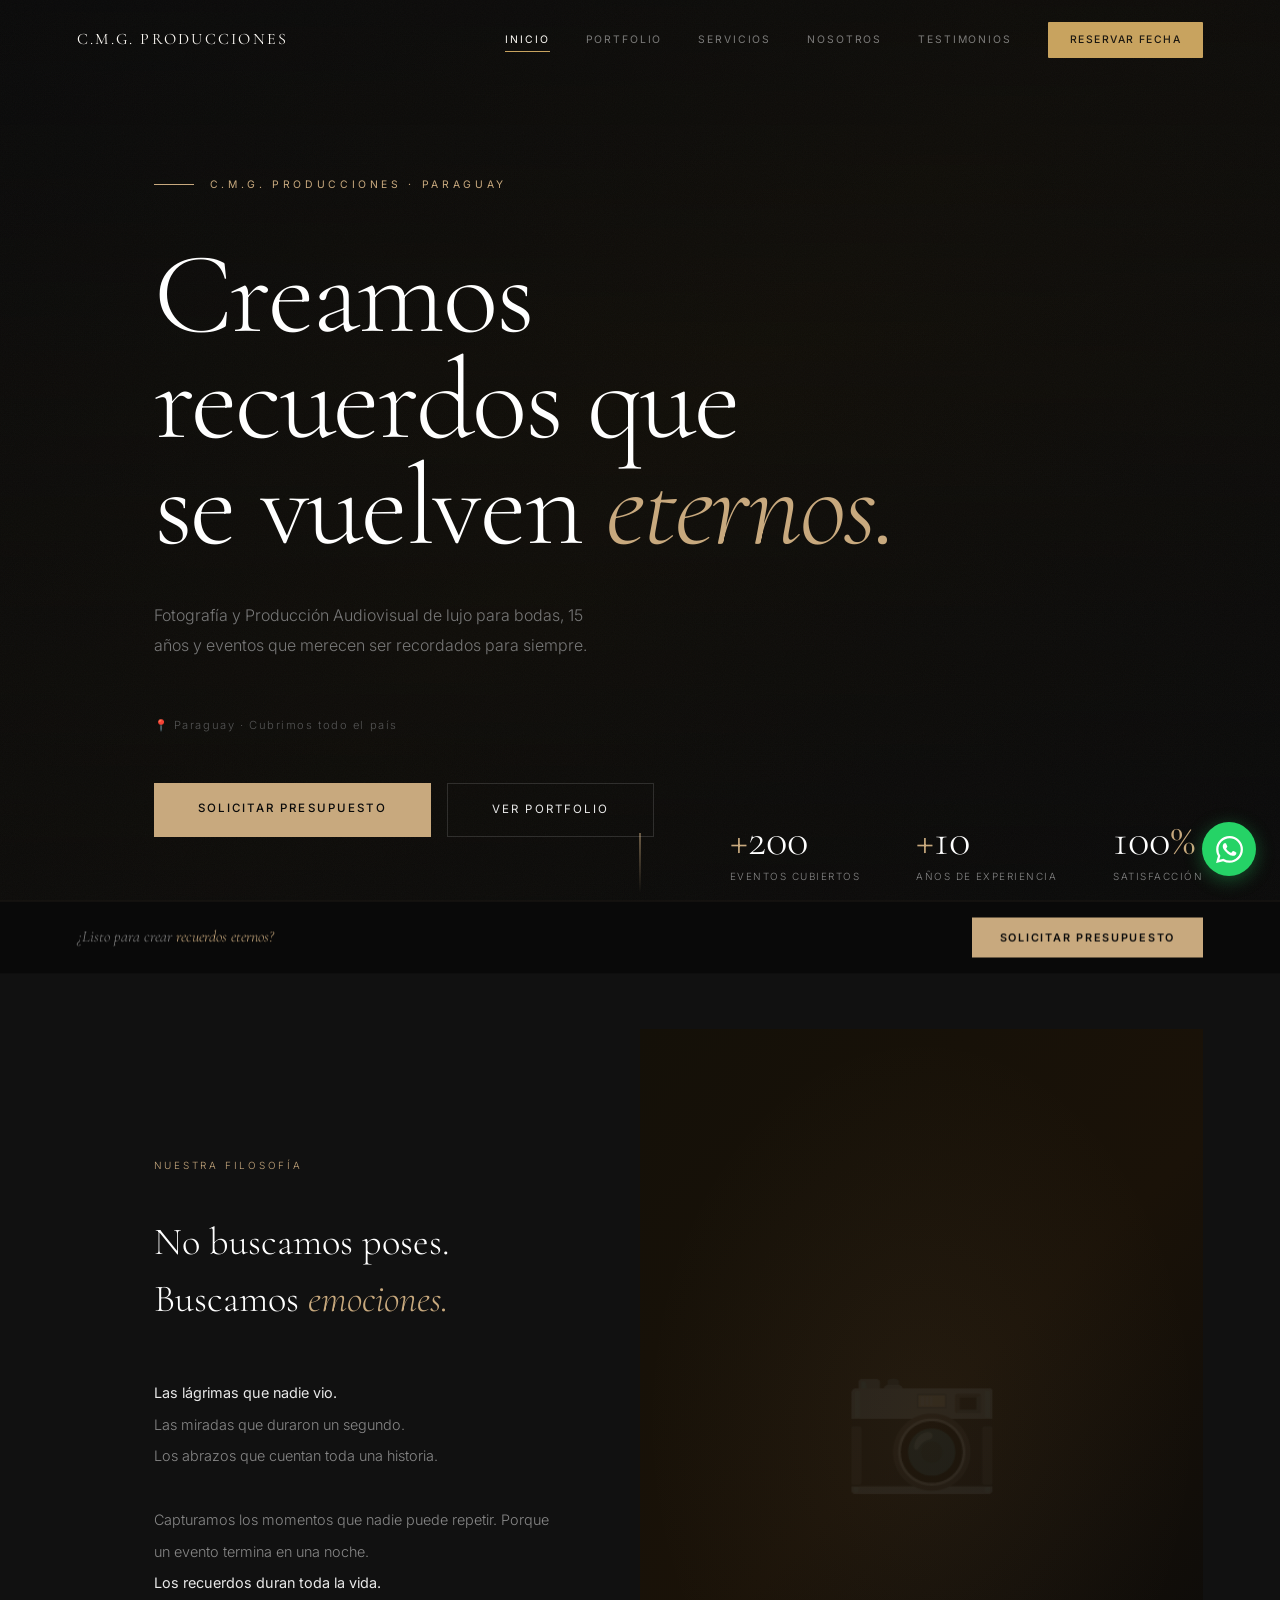
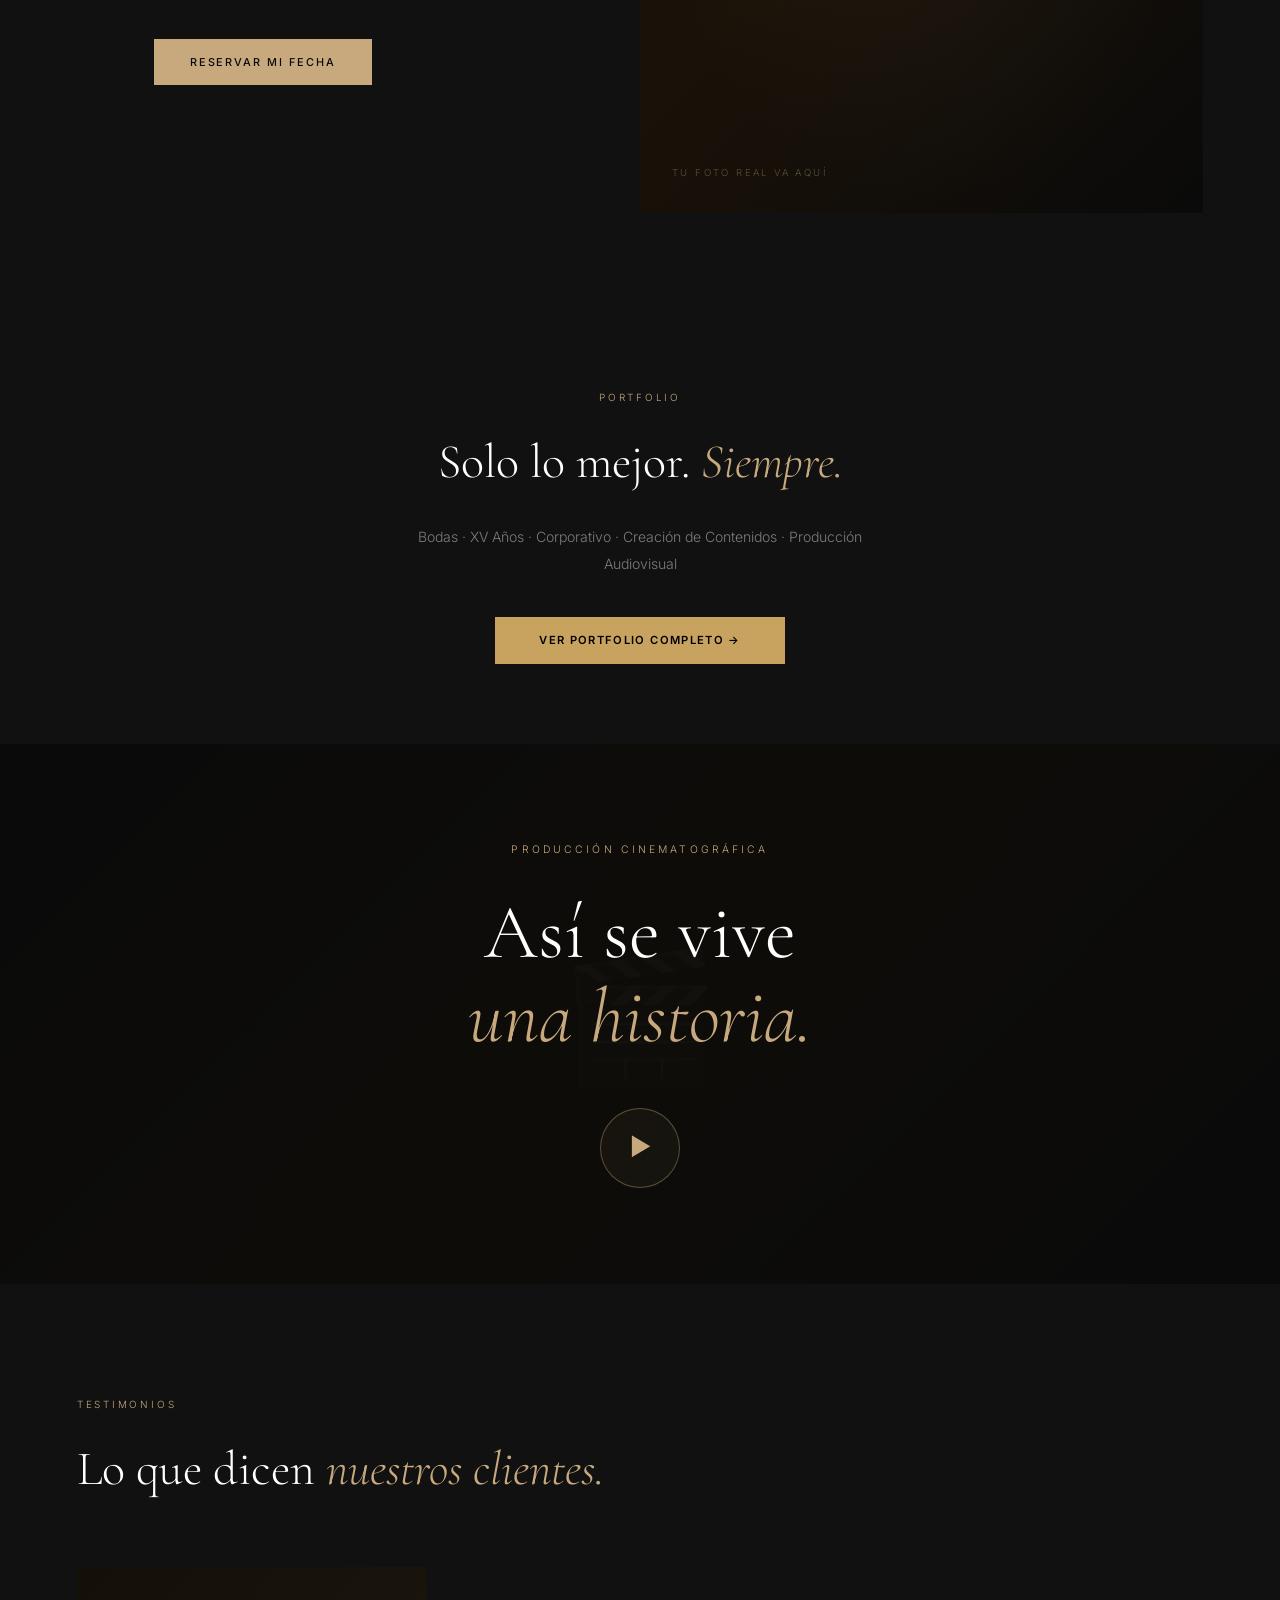
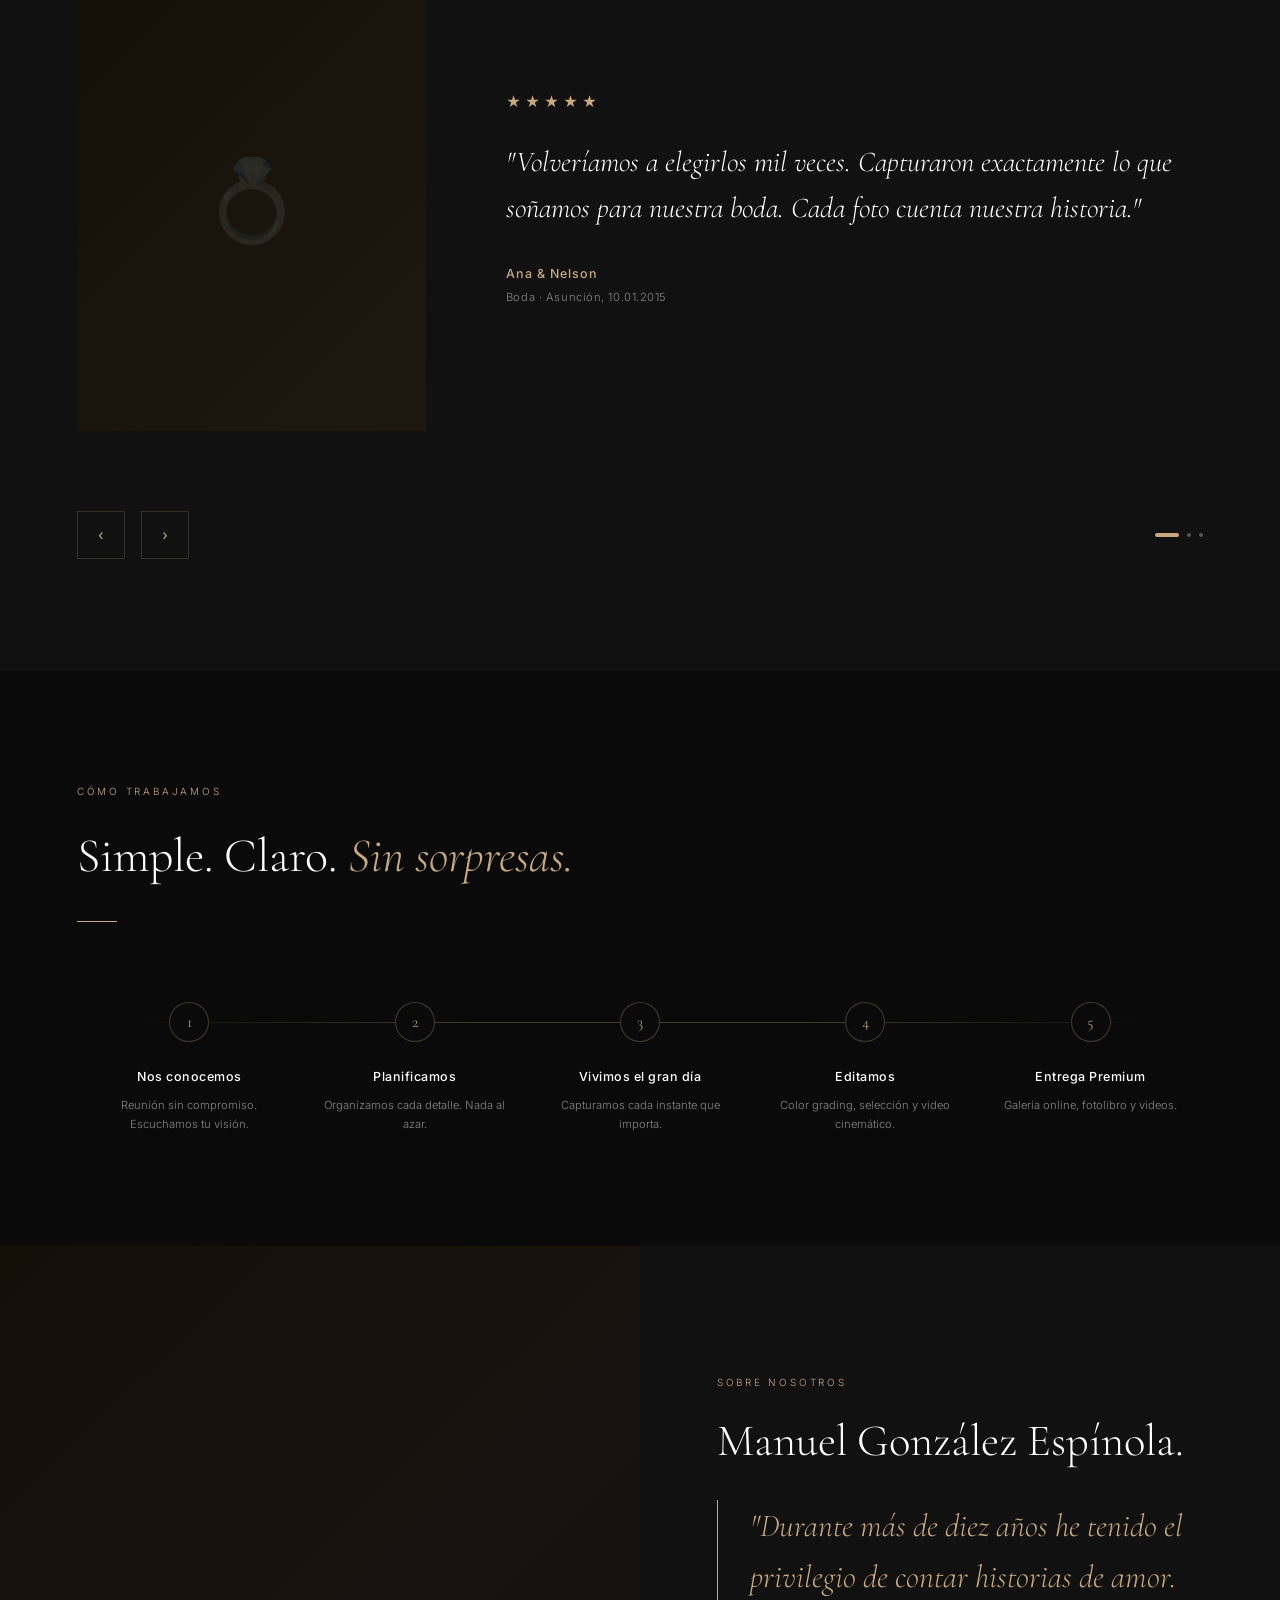
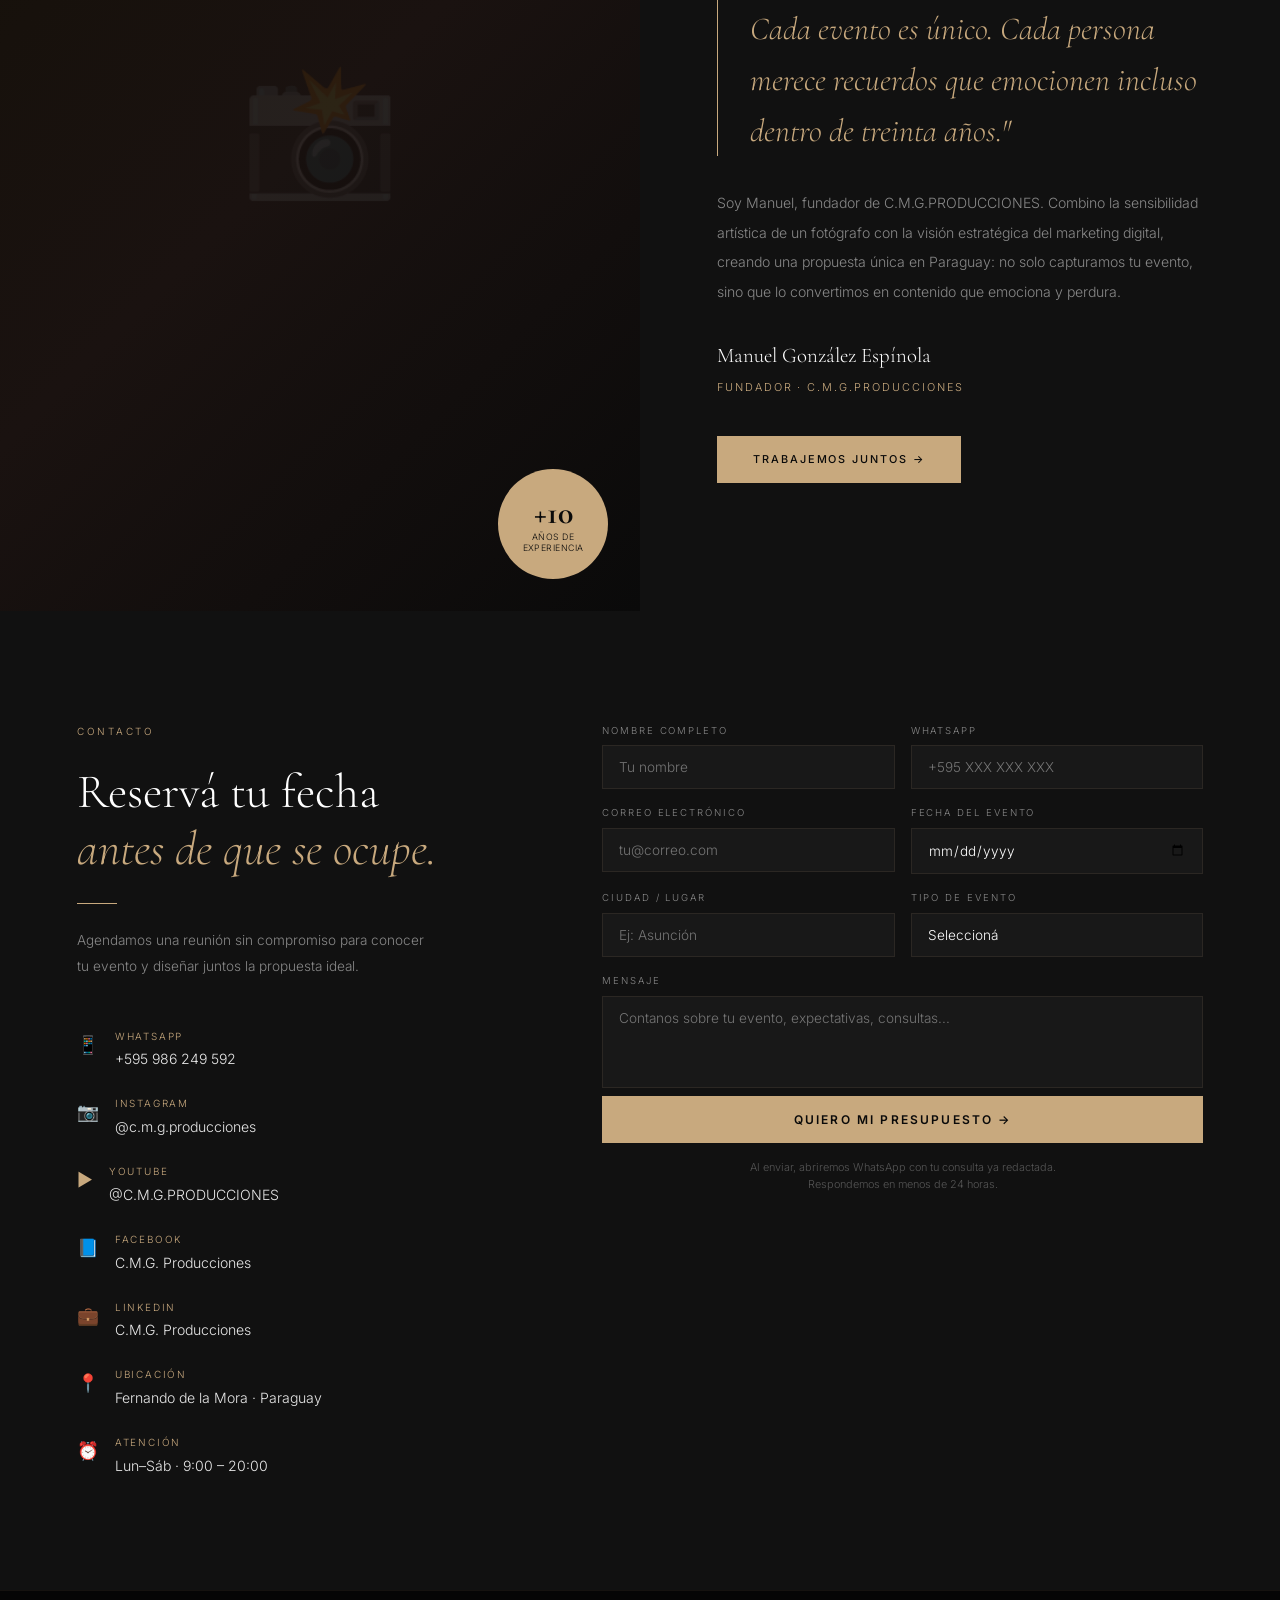
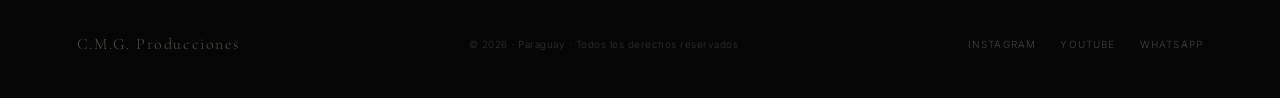
==== commit 56ae7bc3: "Update index.html" ====
--- a/index.html
+++ b/index.html
@@ -501,7 +501,7 @@
       recuerdos que<br>
       se vuelven <em>eternos.</em>
     </h1>
-    <p class="hero-sub">Fotografía y producción audiovisual de lujo para bodas, 15 años y eventos que merecen ser recordados para siempre.</p>
+    <p class="hero-sub">Fotografía y Producción Audiovisual de lujo para bodas, 15 años y eventos que merecen ser recordados para siempre.</p>
     <p class="hero-loc" style="font-size:0.7rem;color:var(--text-dim);letter-spacing:0.14em;margin-bottom:3rem;">📍 Paraguay · Cubrimos todo el país</p>
     <div class="hero-btns">
       <a href="#formulario" class="btn-hero-main">Solicitar Presupuesto</a>
@@ -541,10 +541,7 @@
   </div>
 </section>
 
-<!-- ═══ 3. NÚMEROS ═══ -->
-<!-- sección números eliminada -->
-
-<!-- ═══ 4. GALERÍA ═══ -->
+<!-- ═══ 3. GALERÍA ═══ -->
 <section id="galeria" style="text-align:center;padding:5rem 6vw;">
   <div class="reveal">
     <span style="font-size:0.62rem;letter-spacing:0.28em;text-transform:uppercase;color:var(--cream,#C8A35F);display:block;margin-bottom:1rem;">Portfolio</span>
@@ -554,7 +551,7 @@
   </div>
 </section>
 
-<!-- ═══ 5. VIDEO ═══ -->
+<!-- ═══ 4. VIDEO ═══ -->
 <section id="video-section">
   <div class="video-bg">🎬</div>
   <div class="video-overlay"></div>
@@ -565,7 +562,7 @@
   </div>
 </section>
 
-<!-- ═══ 6. TESTIMONIOS ═══ -->
+<!-- ═══ 5. TESTIMONIOS ═══ -->
 <section id="testimonios">
   <div class="reveal">
     <span style="font-size:0.62rem;letter-spacing:0.28em;text-transform:uppercase;color:var(--cream);display:block;margin-bottom:1rem;">Testimonios</span>
@@ -579,8 +576,8 @@
         <div class="testi-content">
           <div class="testi-stars">★★★★★</div>
           <p class="testi-quote">"Volveríamos a elegirlos mil veces. Capturaron exactamente lo que soñamos para nuestra boda. Cada foto cuenta nuestra historia."</p>
-          <div class="testi-name">María & Rodrigo</div>
-          <div class="testi-event">Boda · Asunción, 2024</div>
+          <div class="testi-name">Ana & Nelson</div>
+          <div class="testi-event">Boda · Asunción, 10.01.2015</div>
         </div>
       </div>
       <!-- Slide 2 -->
@@ -588,9 +585,9 @@
         <div class="testi-photo">🌸</div>
         <div class="testi-content">
           <div class="testi-stars">★★★★★</div>
-          <p class="testi-quote">"Superaron nuestras expectativas. El quinceañero de mi hija quedó inolvidable. Las fotos son de otro nivel, pura emoción."</p>
-          <div class="testi-name">Patricia C.</div>
-          <div class="testi-event">XV Años · Luque, 2024</div>
+          <p class="testi-quote">"Superaron nuestras expectativas. El fotografo de mi hija quedó inolvidable. Las fotos son de otro nivel, pura emoción."</p>
+          <div class="testi-name">Ana Patricia.</div>
+          <div class="testi-event">XV Años · Asunción, 06.02.2024</div>
         </div>
       </div>
       <!-- Slide 3 -->
@@ -599,8 +596,8 @@
         <div class="testi-content">
           <div class="testi-stars">★★★★★</div>
           <p class="testi-quote">"La mejor inversión de nuestra boda. El video cinemático nos hizo llorar de emoción. Lo vemos una y otra vez con toda la familia."</p>
-          <div class="testi-name">Laura & Diego M.</div>
-          <div class="testi-event">Boda · San Lorenzo, 2024</div>
+          <div class="testi-name">Isa & Arturo.</div>
+          <div class="testi-event">Boda · Asunción, 08.02.2020</div>
         </div>
       </div>
     </div>
@@ -618,7 +615,7 @@
   </div>
 </section>
 
-<!-- ═══ 7. PROCESO ═══ -->
+<!-- ═══ 6. PROCESO ═══ -->
 <section id="proceso">
   <div class="proceso-head reveal">
     <span style="font-size:0.62rem;letter-spacing:0.28em;text-transform:uppercase;color:var(--cream);display:block;margin-bottom:1rem;">Cómo trabajamos</span>
@@ -634,7 +631,7 @@
   </div>
 </section>
 
-<!-- ═══ 8. SOBRE ═══ -->
+<!-- ═══ 7. SOBRE ═══ -->
 <section id="sobre" style="padding:0;">
   <div class="sobre-img">
     <span style="position:relative;z-index:1;">📸</span>
@@ -645,19 +642,16 @@
   </div>
   <div class="sobre-content reveal">
     <span style="font-size:0.62rem;letter-spacing:0.28em;text-transform:uppercase;color:var(--cream);display:block;margin-bottom:1.5rem;">Sobre nosotros</span>
-    <h2 style="font-family:'Cormorant Garamond',serif;font-size:clamp(1.8rem,3.5vw,2.8rem);font-weight:300;color:var(--white);line-height:1.2;white-space:nowrap;">Manuel González <em style="font-style:italic;color:var(--cream);">Espínola.</em></h2>
+    <h2 style="font-family:'Cormorant Garamond',serif;font-size:clamp(1.8rem,3.5vw,2.8rem);font-weight:300;color:var(--white);line-height:1.2;white-space:nowrap;">Manuel González Espínola.</h2>
     <p class="sobre-quote">"Durante más de diez años he tenido el privilegio de contar historias de amor. Cada evento es único. Cada persona merece recuerdos que emocionen incluso dentro de treinta años."</p>
-    <p class="sobre-text">Soy Manuel, fundador de C.M.G. Producciones. Combino la sensibilidad artística de un fotógrafo con la visión estratégica del marketing digital, creando una propuesta única en Paraguay: no solo capturamos tu evento, sino que lo convertimos en contenido que emociona y perdura.</p>
+    <p class="sobre-text">Soy Manuel, fundador de C.M.G.PRODUCCIONES. Combino la sensibilidad artística de un fotógrafo con la visión estratégica del marketing digital, creando una propuesta única en Paraguay: no solo capturamos tu evento, sino que lo convertimos en contenido que emociona y perdura.</p>
     <div class="sobre-name">Manuel González Espínola</div>
-    <div class="sobre-role">Fundador · C.M.G. Producciones</div>
+    <div class="sobre-role">Fundador · C.M.G.PRODUCCIONES</div>
     <div style="margin-top:2.5rem;">
       <a href="#formulario" class="btn-hero-main" style="font-size:0.68rem;padding:14px 36px;">Trabajemos juntos →</a>
     </div>
   </div>
 </section>
-
-<!-- ═══ 9. INSTAGRAM ═══ -->
-<!-- sección instagram eliminada -->
 
 <!-- ═══ 10. FORMULARIO ═══ -->
 <section id="formulario">
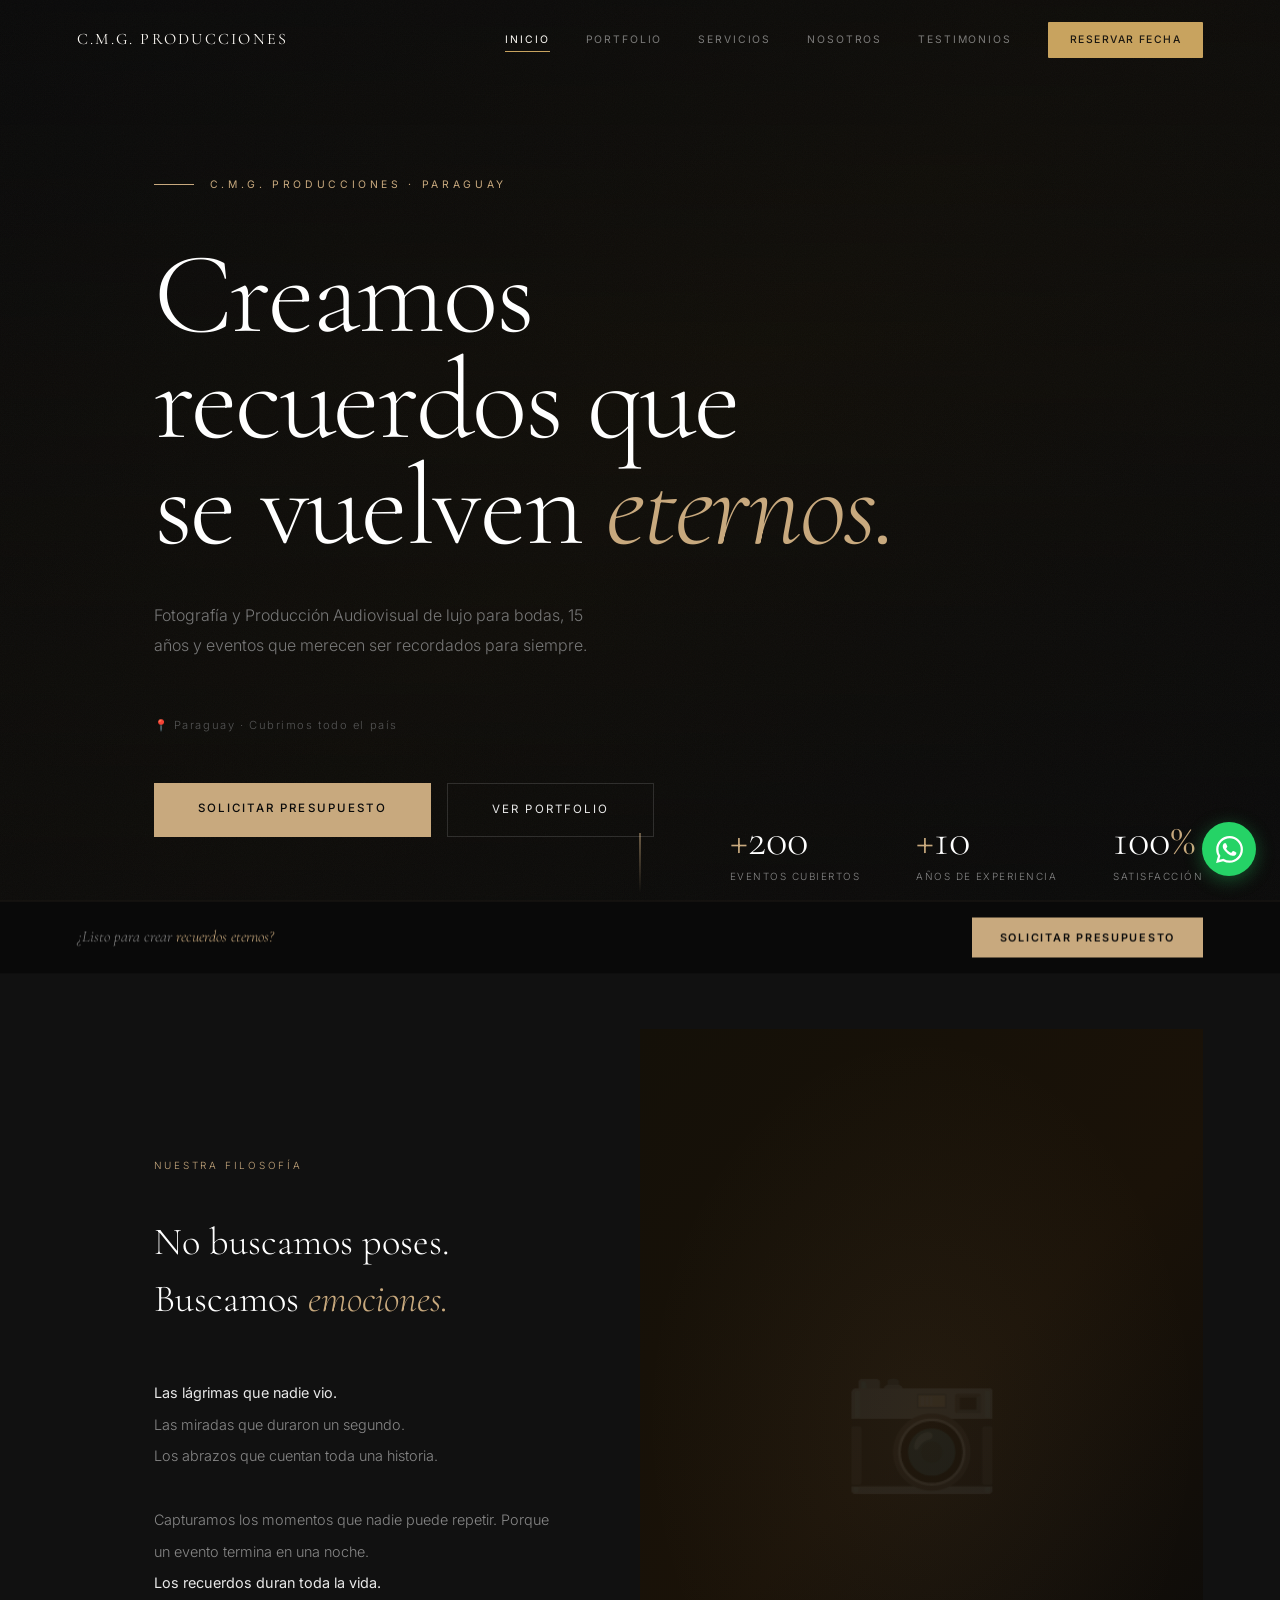
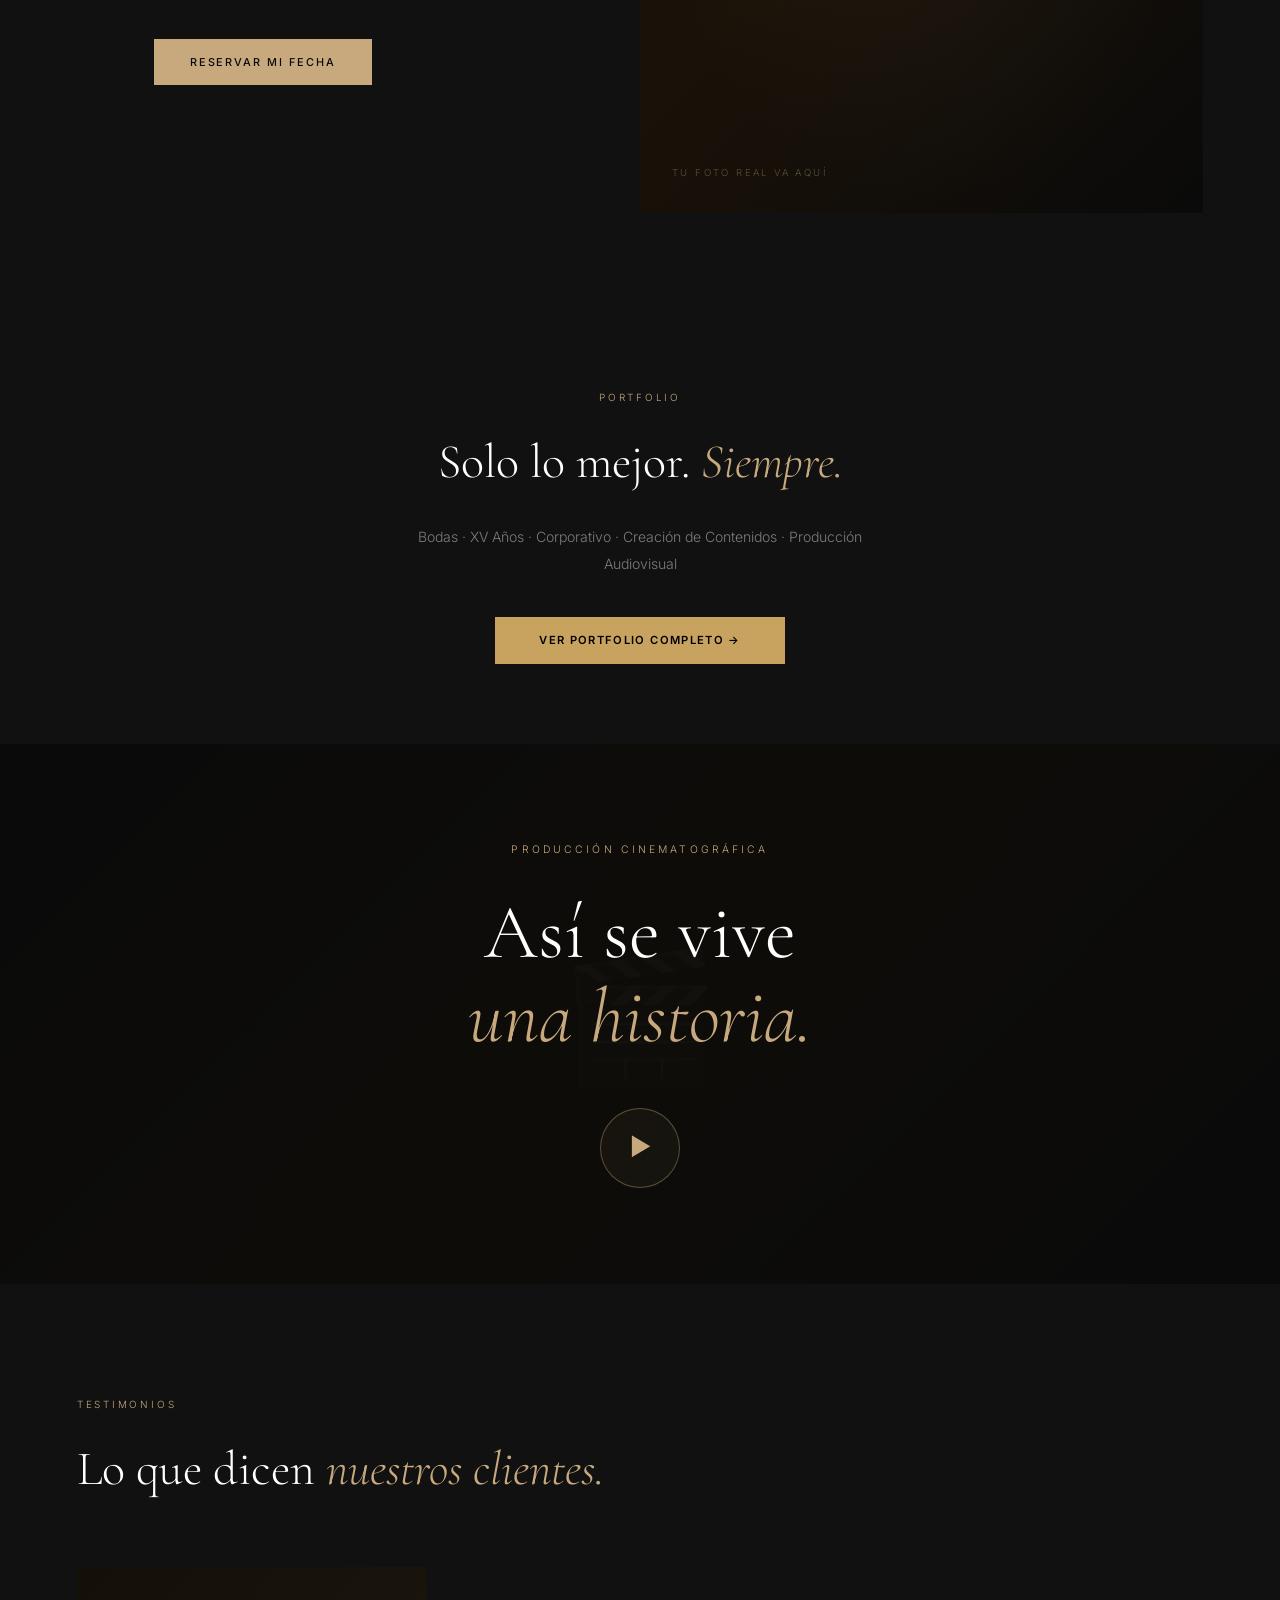
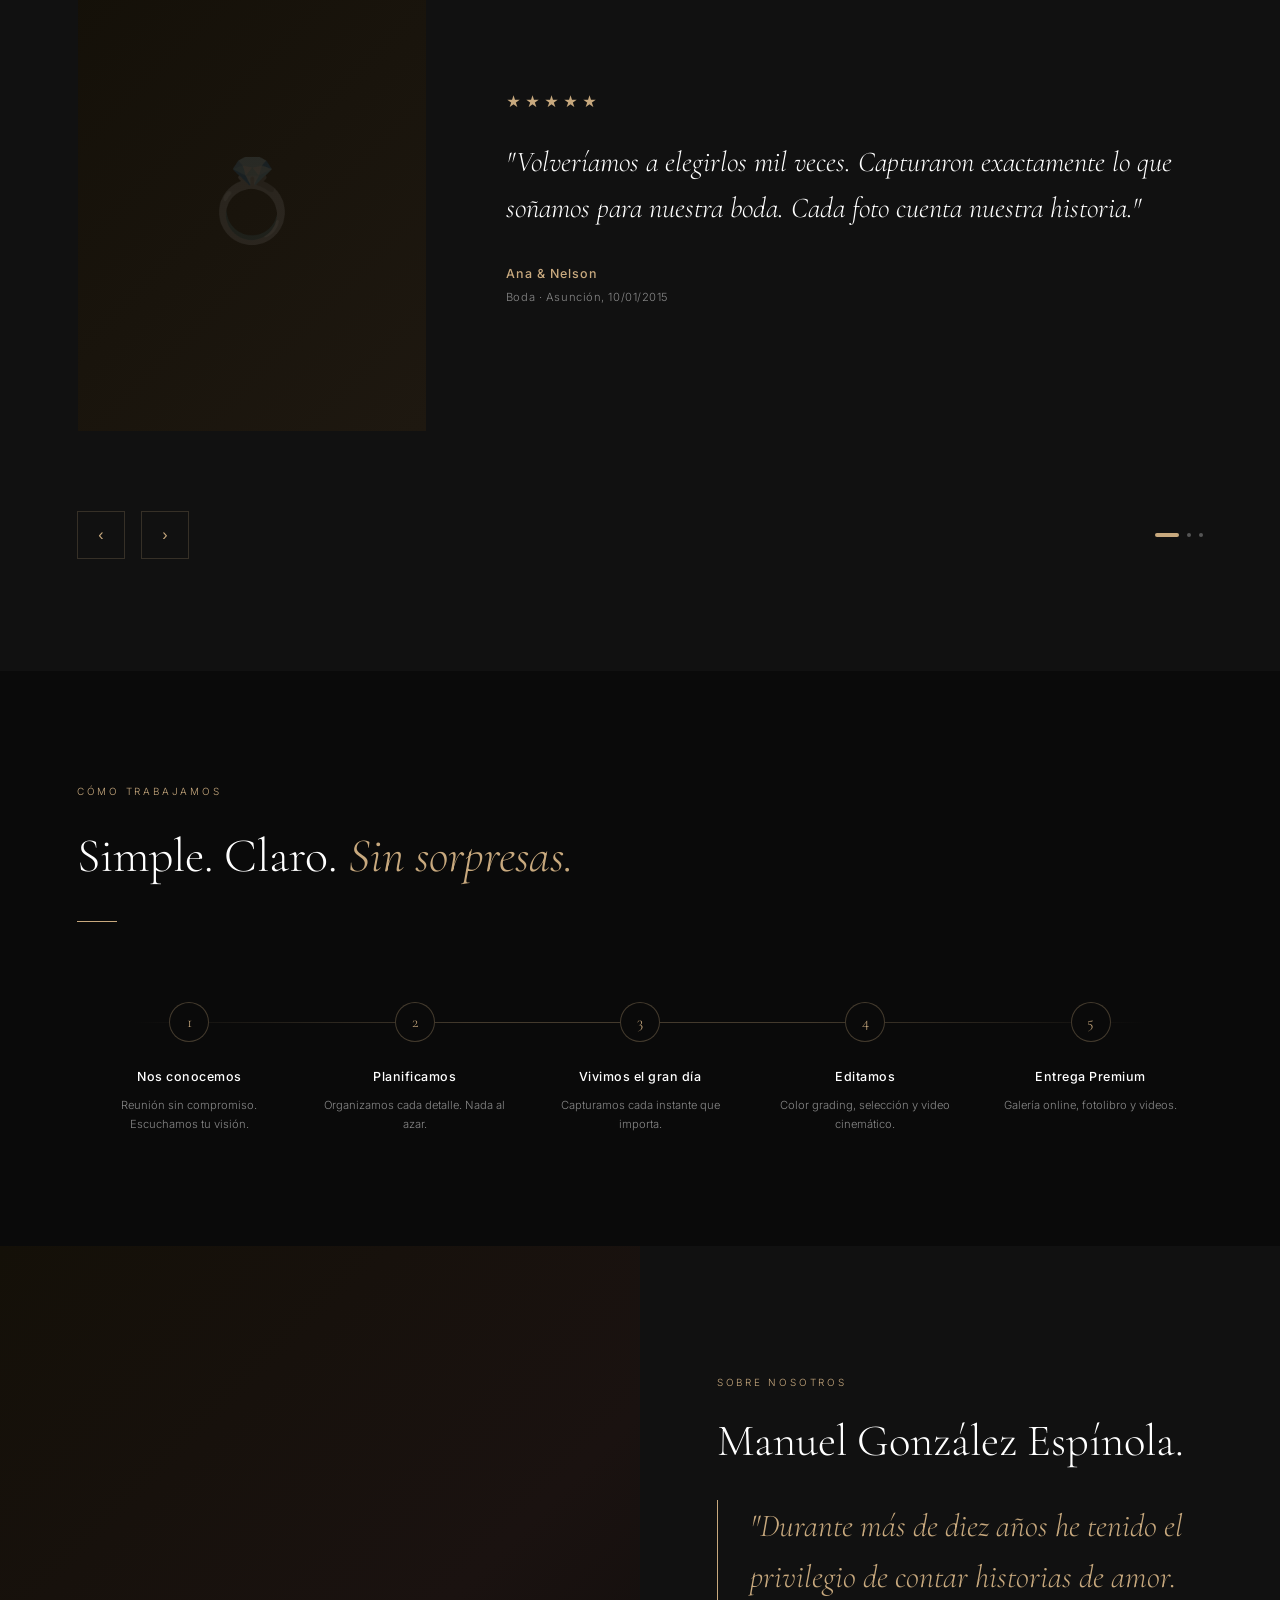
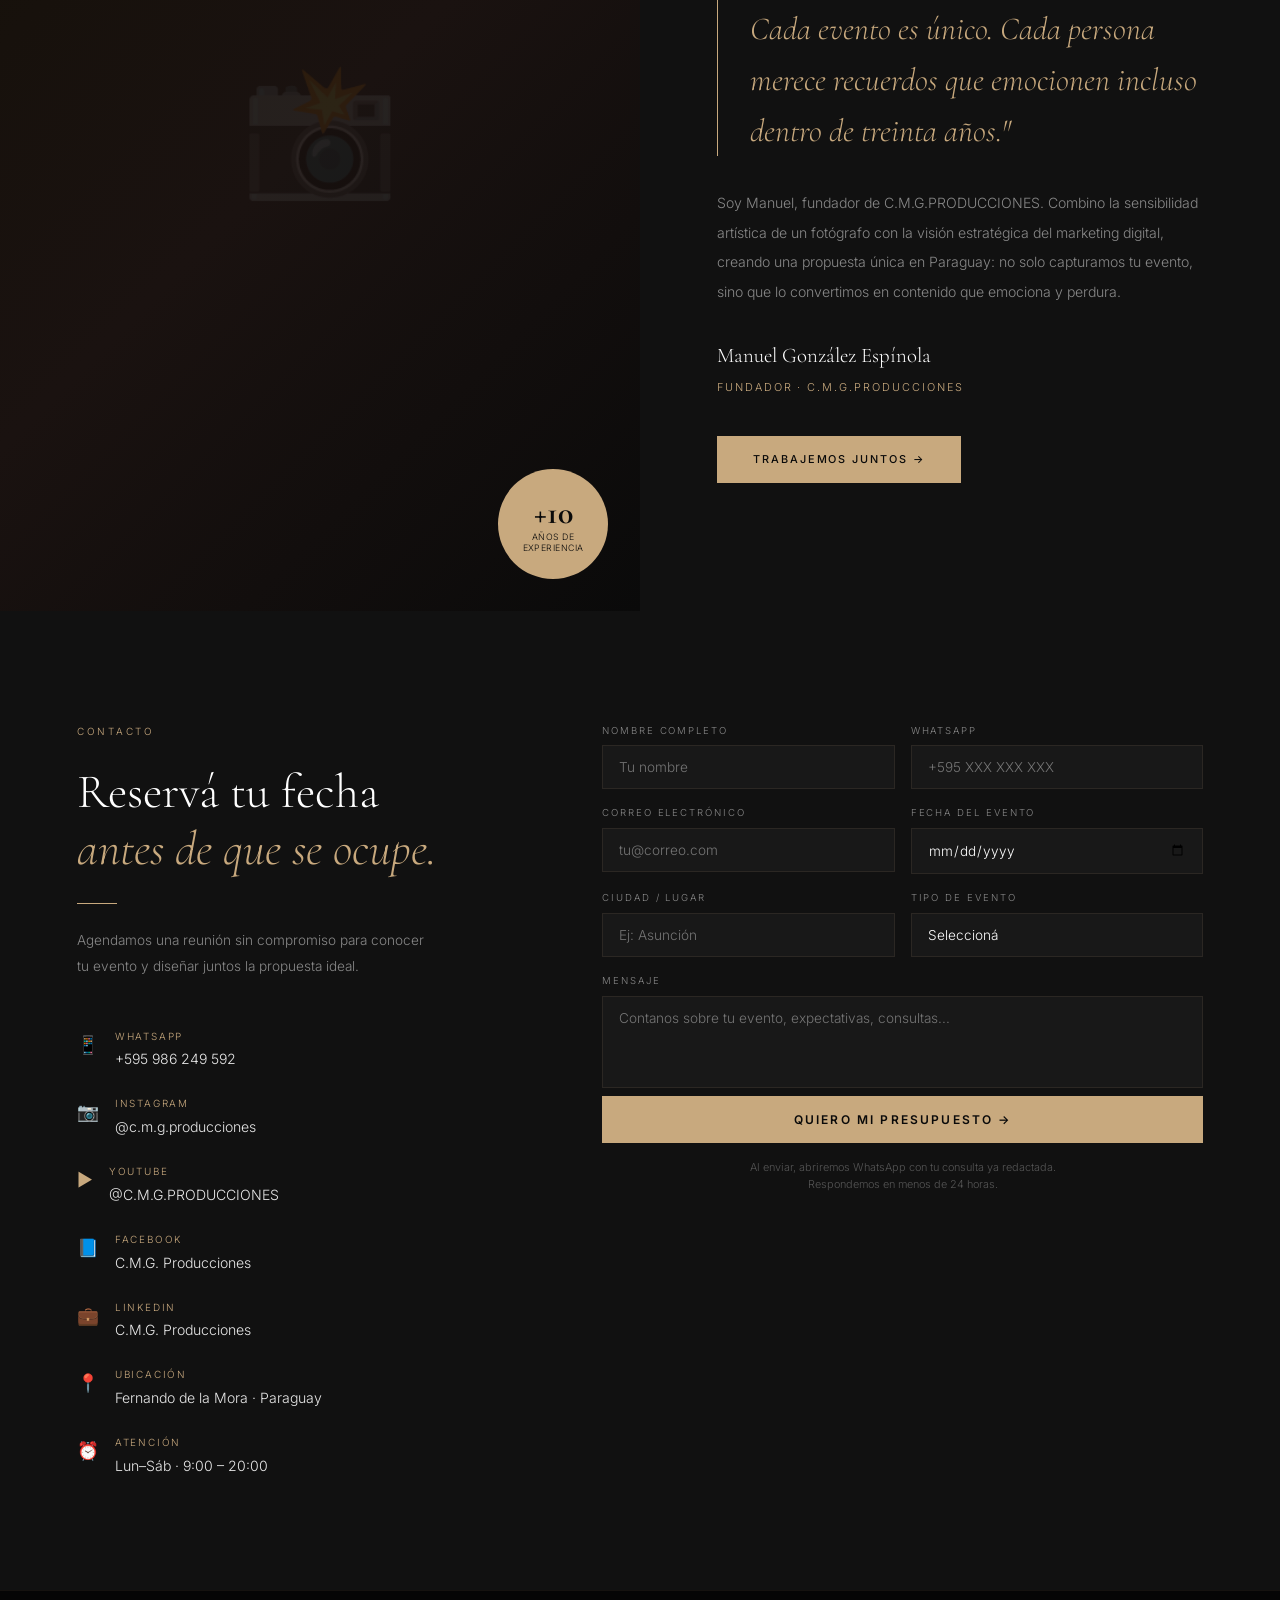
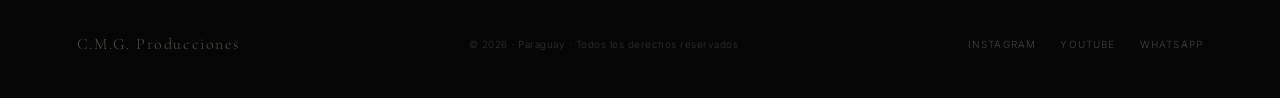
==== commit 81cbeead: "Update index.html" ====
--- a/index.html
+++ b/index.html
@@ -577,7 +577,7 @@
           <div class="testi-stars">★★★★★</div>
           <p class="testi-quote">"Volveríamos a elegirlos mil veces. Capturaron exactamente lo que soñamos para nuestra boda. Cada foto cuenta nuestra historia."</p>
           <div class="testi-name">Ana & Nelson</div>
-          <div class="testi-event">Boda · Asunción, 10.01.2015</div>
+          <div class="testi-event">Boda · Asunción, 10/01/2015</div>
         </div>
       </div>
       <!-- Slide 2 -->
@@ -587,7 +587,7 @@
           <div class="testi-stars">★★★★★</div>
           <p class="testi-quote">"Superaron nuestras expectativas. El fotografo de mi hija quedó inolvidable. Las fotos son de otro nivel, pura emoción."</p>
           <div class="testi-name">Ana Patricia.</div>
-          <div class="testi-event">XV Años · Asunción, 06.02.2024</div>
+          <div class="testi-event">XV Años · Asunción, 06/02/2024</div>
         </div>
       </div>
       <!-- Slide 3 -->
@@ -597,7 +597,7 @@
           <div class="testi-stars">★★★★★</div>
           <p class="testi-quote">"La mejor inversión de nuestra boda. El video cinemático nos hizo llorar de emoción. Lo vemos una y otra vez con toda la familia."</p>
           <div class="testi-name">Isa & Arturo.</div>
-          <div class="testi-event">Boda · Asunción, 08.02.2020</div>
+          <div class="testi-event">Boda · Asunción, 08/02/2020</div>
         </div>
       </div>
     </div>
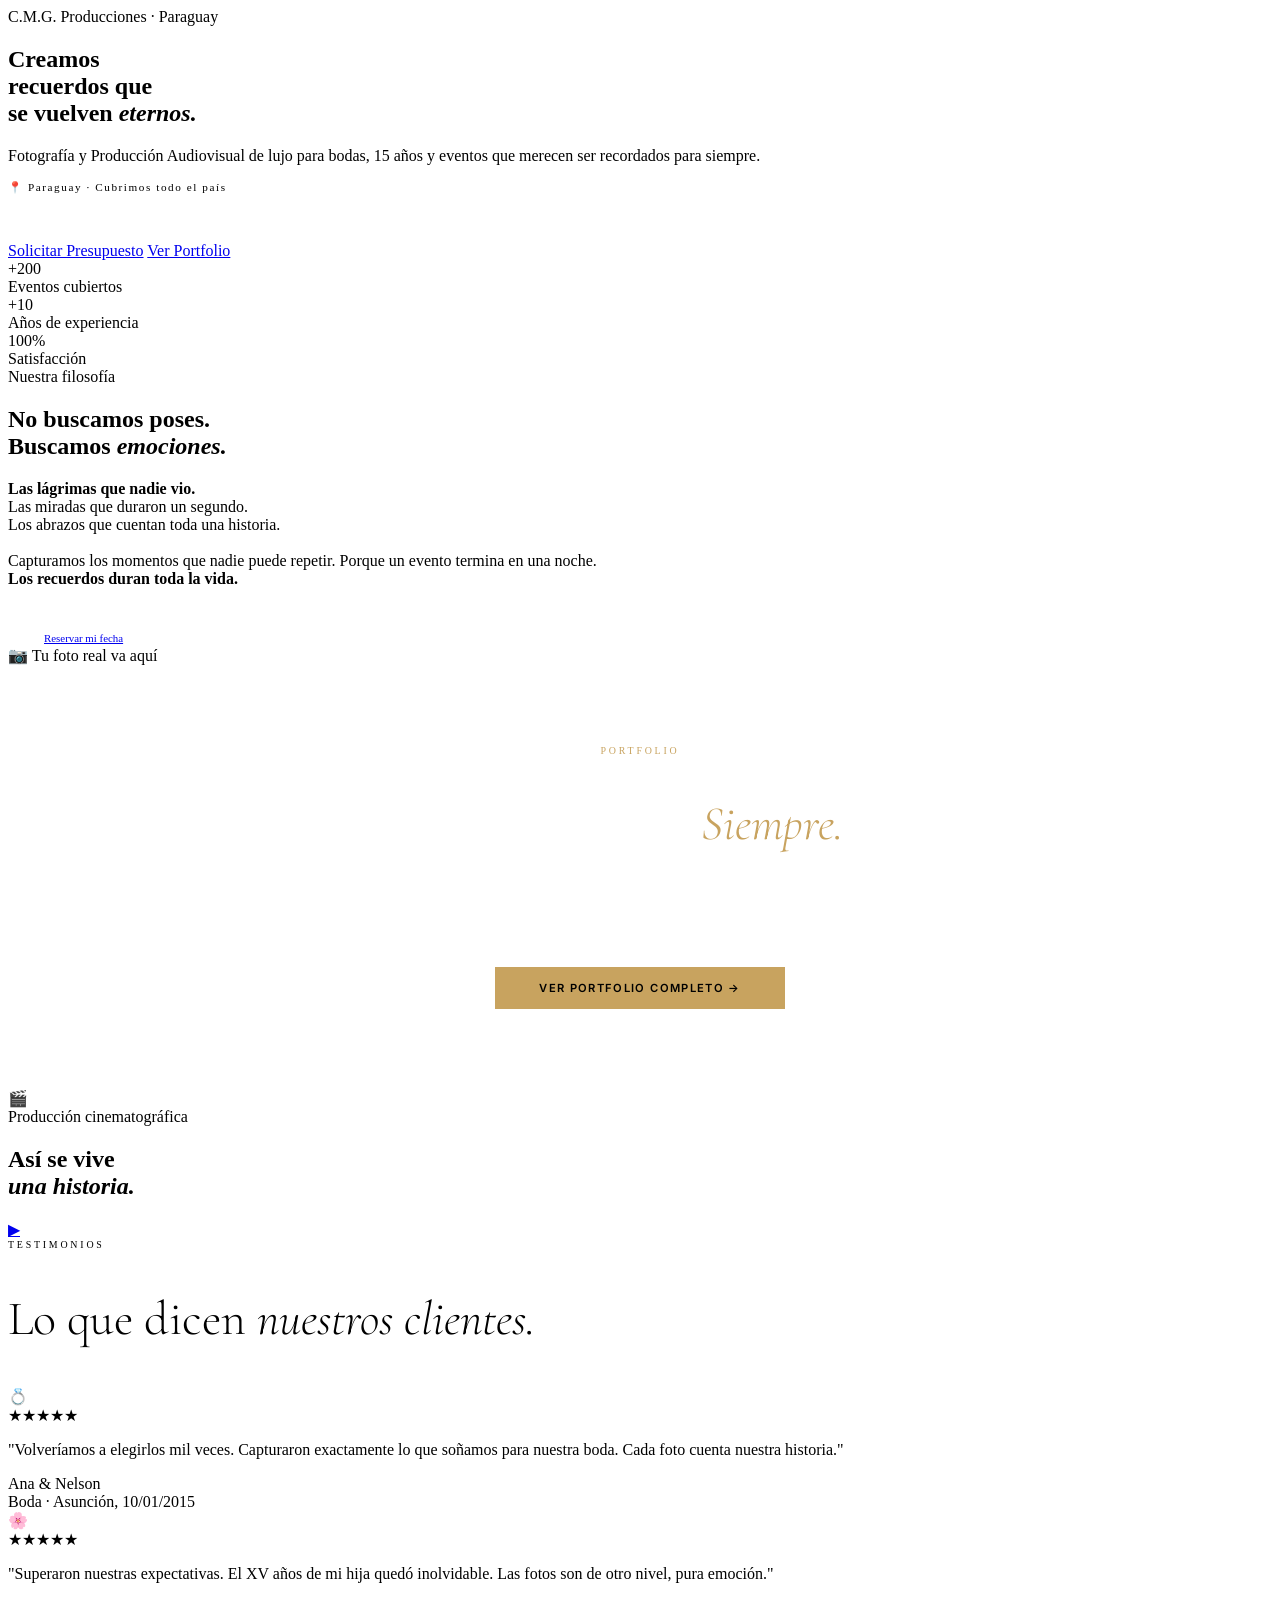
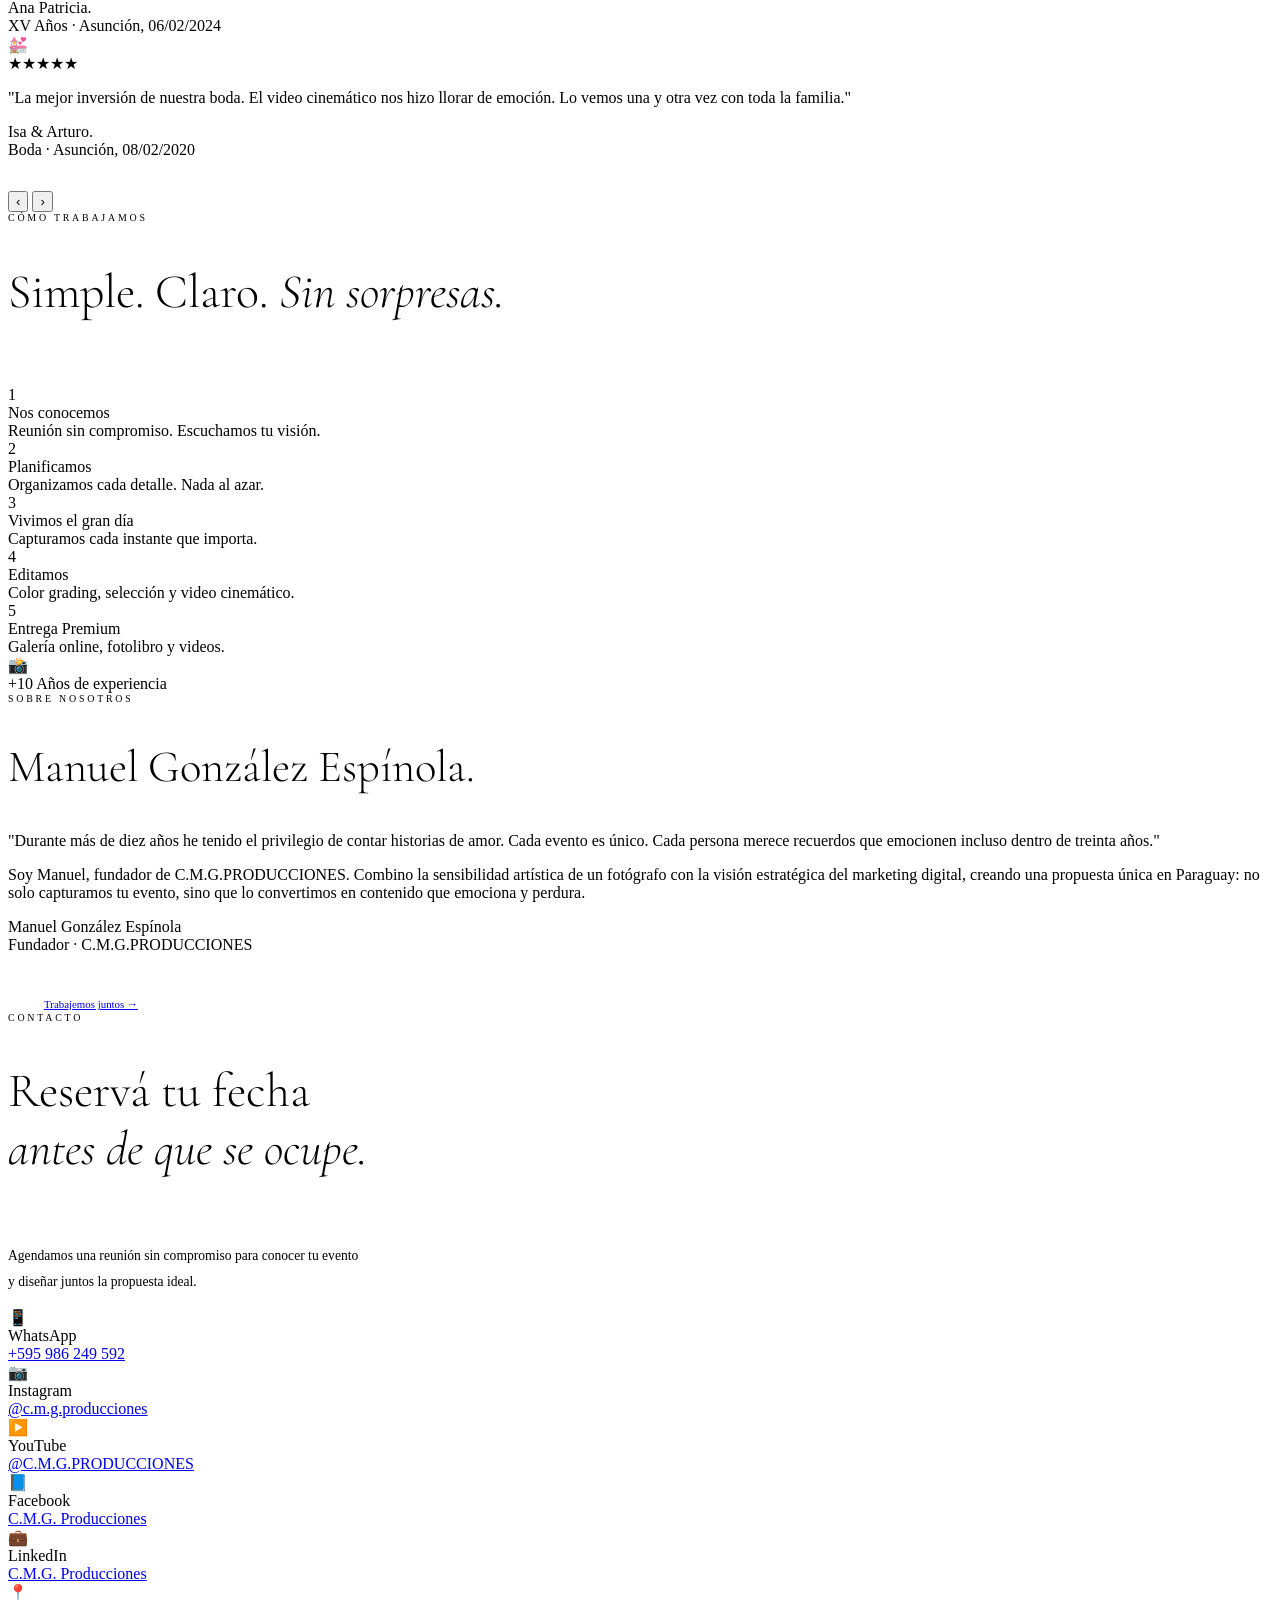
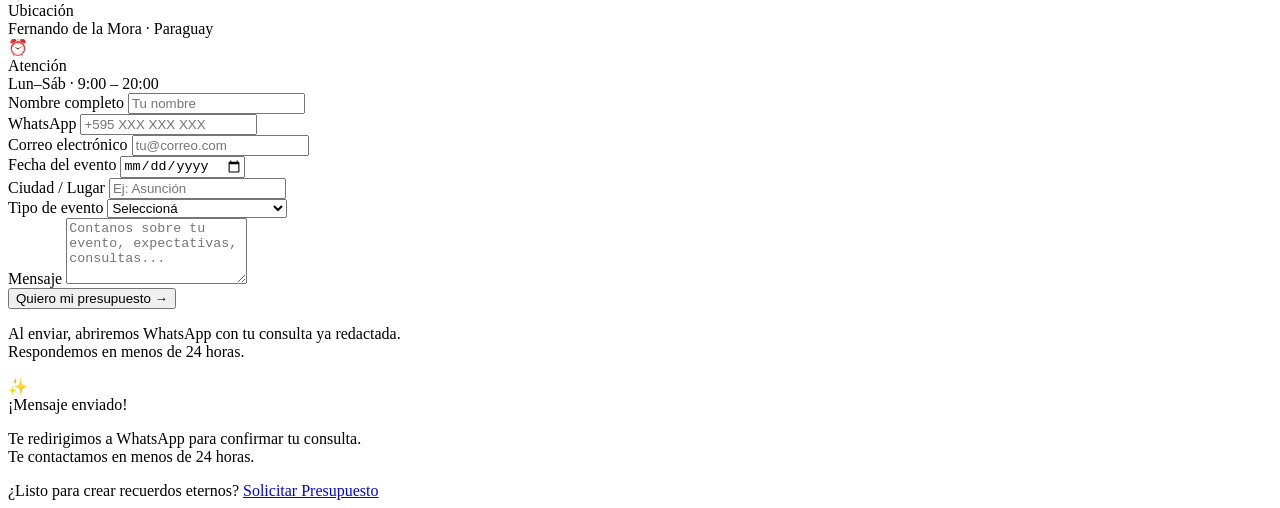
==== commit edd2de5c: "Add files via upload" ====
--- a/index.html
+++ b/index.html
@@ -3,6 +3,7 @@
 <head>
 <meta charset="UTF-8">
 <meta name="viewport" content="width=device-width, initial-scale=1.0">
+<meta name="robots" content="index, follow, max-snippet:-1, max-image-preview:large">
 <title>C.M.G. Producciones | Fotografía de Bodas Premium · Paraguay</title>
 <meta name="description" content="Fotografía y producción audiovisual de lujo para bodas, 15 años y eventos en Paraguay. Capturamos emociones que duran toda la vida.">
 <meta property="og:title" content="C.M.G. Producciones | Fotografía Premium Paraguay">
@@ -12,477 +13,15 @@
 <meta name="twitter:card" content="summary_large_image">
 <meta http-equiv="X-Frame-Options" content="DENY">
 <meta http-equiv="X-Content-Type-Options" content="nosniff">
+<meta http-equiv="X-XSS-Protection" content="1; mode=block">
+<meta http-equiv="Referrer-Policy" content="strict-origin-when-cross-origin">
 <link rel="preconnect" href="https://fonts.googleapis.com">
 <link href="https://fonts.googleapis.com/css2?family=Cormorant+Garamond:ital,wght@0,300;0,400;0,600;1,300;1,400;1,600&family=Playfair+Display:ital,wght@0,400;0,700;1,400&family=Inter:wght@300;400;500&display=swap" rel="stylesheet">
-<link rel="stylesheet" href="style.css">
-<style>
-/* ════════════════════════════════════
-   VARIABLES
-════════════════════════════════════ */
-:root {
-  --cream: #C8A97E;
-  --cream-light: #dfc4a0;
-  --bg: #0A0A0A;
-  --bg2: #111111;
-  --bg3: #181818;
-  --text: #E8E8E8;
-  --text-muted: #888;
-  --text-dim: #555;
-  --white: #ffffff;
-}
-
-/* Override shared CSS */
-body { background: var(--bg); color: var(--text); font-family: 'Inter', sans-serif; }
-
-/* ════════════════════════════════════
-   NAV OVERRIDE
-════════════════════════════════════ */
-nav { padding: 24px 6vw; }
-nav.scrolled {
-  background: rgba(10,10,10,0.97);
-  padding: 16px 6vw;
-  border-bottom: 1px solid rgba(200,169,126,0.1);
-}
-.nav-logo { font-family: 'Cormorant Garamond', serif; color: var(--cream); font-size: 1rem; letter-spacing: 0.12em; }
-.nav-links a { color: #666; font-size: 0.68rem; letter-spacing: 0.18em; }
-.nav-links a:hover, .nav-links a.active { color: var(--cream); }
-.nav-cta {
-  background: transparent; color: var(--cream);
-  border: 1px solid rgba(200,169,126,0.4); padding: 9px 24px;
-  font-size: 0.68rem; letter-spacing: 0.14em;
-}
-.nav-cta:hover { background: var(--cream); color: var(--bg); border-color: var(--cream); }
-
-/* ════════════════════════════════════
-   1. HERO
-════════════════════════════════════ */
-#hero {
-  min-height: 100vh; position: relative;
-  display: flex; align-items: center; overflow: hidden;
-  background: var(--bg);
-}
-.hero-bg-img {
-  position: absolute; inset: 0;
-  background:
-    linear-gradient(to bottom, rgba(10,10,10,0.6) 0%, rgba(10,10,10,0.3) 40%, rgba(10,10,10,0.7) 100%),
-    linear-gradient(135deg, #0a0a0a 0%, #141008 50%, #0a0a0a 100%);
-}
-.hero-grain {
-  position: absolute; inset: 0; opacity: 0.03;
-  background-image: url("data:image/svg+xml,%3Csvg viewBox='0 0 200 200' xmlns='http://www.w3.org/2000/svg'%3E%3Cfilter id='n'%3E%3CfeTurbulence type='fractalNoise' baseFrequency='0.9' numOctaves='4' stitchTiles='stitch'/%3E%3C/filter%3E%3Crect width='100%25' height='100%25' filter='url(%23n)'/%3E%3C/svg%3E");
-  background-size: 200px;
-}
-.hero-inner {
-  position: relative; z-index: 2;
-  padding: 0 6vw; width: 100%; max-width: 1100px;
-  padding-top: 5rem;
-}
-.hero-pre {
-  display: flex; align-items: center; gap: 1rem;
-  margin-bottom: 3rem; opacity: 0;
-  animation: fadeUp 1s 0.3s forwards;
-}
-.hero-pre-line { width: 40px; height: 1px; background: var(--cream); }
-.hero-pre-text { font-size: 0.65rem; letter-spacing: 0.35em; text-transform: uppercase; color: var(--cream); font-weight: 400; }
-.hero-title {
-  font-family: 'Cormorant Garamond', serif;
-  font-size: clamp(3.5rem, 9vw, 9rem);
-  font-weight: 300; line-height: 0.92;
-  color: var(--white); margin-bottom: 2.5rem;
-  letter-spacing: -0.02em;
-  opacity: 0; animation: fadeUp 1.2s 0.5s forwards;
-}
-.hero-title em { font-style: italic; color: var(--cream); }
-.hero-title strong { font-weight: 600; display: block; }
-.hero-sub {
-  font-size: clamp(0.82rem, 1.5vw, 1rem);
-  color: #777; max-width: 460px; line-height: 1.9;
-  font-weight: 300; margin-bottom: 3.5rem;
-  opacity: 0; animation: fadeUp 1s 0.8s forwards;
-}
-.hero-btns {
-  display: flex; gap: 1rem; flex-wrap: wrap;
-  opacity: 0; animation: fadeUp 1s 1s forwards;
-}
-.btn-hero-main {
-  background: var(--cream); color: var(--bg);
-  padding: 16px 44px; font-size: 0.72rem;
-  letter-spacing: 0.18em; text-transform: uppercase;
-  font-weight: 500; text-decoration: none;
-  transition: all 0.35s; display: inline-block;
-}
-.btn-hero-main:hover { background: var(--cream-light); transform: translateY(-2px); box-shadow: 0 8px 30px rgba(200,169,126,0.25); }
-.btn-hero-sec {
-  background: transparent; color: var(--text);
-  padding: 16px 44px; font-size: 0.72rem;
-  letter-spacing: 0.18em; text-transform: uppercase;
-  font-weight: 400; text-decoration: none;
-  border: 1px solid rgba(232,232,232,0.15);
-  transition: all 0.35s; display: inline-block;
-}
-.btn-hero-sec:hover { border-color: var(--cream); color: var(--cream); }
-.hero-scroll-indicator {
-  position: absolute; bottom: 2.5rem; left: 50%; transform: translateX(-50%);
-  display: flex; flex-direction: column; align-items: center; gap: 8px;
-  animation: fadeIn 1s 1.5s both;
-}
-.hero-scroll-line { width: 1px; height: 60px; background: linear-gradient(to bottom, var(--cream), transparent); animation: scrollPulse 2s infinite; }
-@keyframes scrollPulse { 0%,100%{transform:scaleY(0);transform-origin:top} 50%{transform:scaleY(1);transform-origin:top} 51%{transform-origin:bottom} }
-.hero-stats-row {
-  position: absolute; bottom: 3rem; right: 6vw;
-  display: flex; gap: 3.5rem;
-  opacity: 0; animation: fadeUp 1s 1.2s forwards;
-}
-.hero-stat-n { font-family:'Cormorant Garamond',serif; font-size:2.8rem; color:var(--white); font-weight:300; line-height:1; }
-.hero-stat-n span { color:var(--cream); }
-.hero-stat-l { font-size:0.62rem; letter-spacing:0.15em; text-transform:uppercase; color:var(--text-muted); margin-top:5px; }
-
-/* ════════════════════════════════════
-   2. FILOSOFÍA
-════════════════════════════════════ */
-#filosofia {
-  background: var(--bg2);
-  display: grid; grid-template-columns: 1fr 1fr;
-  min-height: 85vh;
-}
-.fil-left {
-  padding: 8rem 6vw; display: flex; flex-direction: column; justify-content: center;
-}
-.fil-label { font-size:0.62rem; letter-spacing:0.28em; text-transform:uppercase; color:var(--cream); margin-bottom:2.5rem; }
-.fil-title {
-  font-family: 'Cormorant Garamond', serif;
-  font-size: clamp(1.8rem, 3vw, 2.8rem); font-weight:300;
-  line-height: 1.5; color: var(--white); margin-bottom: 3rem;
-}
-.fil-title em { font-style:italic; color:var(--cream); }
-.fil-text { font-size:0.9rem; color:var(--text-muted); line-height:2.2; max-width:440px; }
-.fil-text strong { color:var(--text); font-weight:400; }
-.fil-right {
-  background: linear-gradient(135deg,#141008,#1a1208,#0a0a0a);
-  display: flex; align-items: center; justify-content: center;
-  font-size: 8rem; color: rgba(200,169,126,0.08);
-  position: relative; overflow: hidden;
-}
-.fil-right::before {
-  content: ''; position:absolute; inset:0;
-  background: radial-gradient(ellipse at 50% 50%, rgba(200,169,126,0.06) 0%, transparent 70%);
-}
-.fil-photo-label {
-  position:absolute; bottom:2rem; left:2rem;
-  font-size:0.6rem; letter-spacing:0.25em; text-transform:uppercase; color:rgba(200,169,126,0.4);
-}
-
-/* ════════════════════════════════════
-   3. NÚMEROS
-════════════════════════════════════ */
-#numeros { background:var(--bg); padding:7rem 6vw; }
-.nums-grid { display:grid; grid-template-columns:repeat(3,1fr); gap:2px; background:rgba(200,169,126,0.06); margin-top:4rem; }
-.num-card { background:var(--bg2); padding:4rem 2rem; text-align:center; }
-.num-n {
-  font-family:'Cormorant Garamond',serif;
-  font-size:clamp(3.5rem,6vw,6rem); font-weight:300;
-  color:var(--white); line-height:1;
-}
-.num-n span { color:var(--cream); }
-.num-l { font-size:0.72rem; letter-spacing:0.15em; text-transform:uppercase; color:var(--text-muted); margin-top:1rem; }
-
-/* ════════════════════════════════════
-   4. GALERÍA
-════════════════════════════════════ */
-#galeria { background:var(--bg2); padding:7rem 6vw; }
-.galeria-filters {
-  display:flex; gap:0.5rem; flex-wrap:wrap;
-  margin-top:2.5rem; margin-bottom:3rem;
-  border-bottom: 1px solid rgba(200,169,126,0.1);
-  padding-bottom: 1.5rem;
-}
-.gfil {
-  background:none; border:none; color:var(--text-muted);
-  font-family:'Inter',sans-serif; font-size:0.68rem;
-  letter-spacing:0.16em; text-transform:uppercase;
-  padding:0.6rem 1.2rem; cursor:pointer; transition:color 0.3s;
-  position:relative;
-}
-.gfil::after { content:''; position:absolute; bottom:-1.5rem; left:0; width:100%; height:1px; background:var(--cream); transform:scaleX(0); transition:transform 0.3s; }
-.gfil.active { color:var(--cream); }
-.gfil.active::after { transform:scaleX(1); }
-.gfil:hover { color:var(--text); }
-.masonry { columns:3; gap:4px; }
-.masonry-item {
-  break-inside:avoid; margin-bottom:4px;
-  position:relative; overflow:hidden; cursor:pointer; display:block;
-}
-.masonry-item .ph {
-  width:100%; display:flex; align-items:center; justify-content:center;
-  font-size:3rem; color:rgba(200,169,126,0.12);
-  transition:transform 0.6s;
-}
-.masonry-item:hover .ph { transform:scale(1.04); }
-.masonry-item img { width:100%; display:block; transition:transform 0.6s; object-fit:cover; }
-.masonry-item:hover img { transform:scale(1.04); }
-.m-overlay {
-  position:absolute; inset:0;
-  background:linear-gradient(to top, rgba(0,0,0,0.75) 0%, transparent 50%);
-  opacity:0; transition:opacity 0.4s;
-  display:flex; flex-direction:column; justify-content:flex-end; padding:1.2rem;
-}
-.masonry-item:hover .m-overlay { opacity:1; }
-.m-cat { font-size:0.58rem; letter-spacing:0.22em; text-transform:uppercase; color:var(--cream); margin-bottom:0.2rem; }
-.m-title { font-family:'Cormorant Garamond',serif; font-size:0.95rem; color:var(--white); }
-/* Colored placeholders */
-.ph1{aspect-ratio:4/5;background:linear-gradient(135deg,#141008,#1e1810);}
-.ph2{aspect-ratio:1;background:linear-gradient(135deg,#0d0d1a,#14101e);}
-.ph3{aspect-ratio:3/4;background:linear-gradient(135deg,#0a1008,#101408);}
-.ph4{aspect-ratio:16/9;background:linear-gradient(135deg,#140a10,#1e1018);}
-.ph5{aspect-ratio:1;background:linear-gradient(135deg,#10080a,#181010);}
-.ph6{aspect-ratio:4/5;background:linear-gradient(135deg,#0a0e14,#10141e);}
-.ph7{aspect-ratio:3/2;background:linear-gradient(135deg,#14100a,#1e1810);}
-.ph8{aspect-ratio:1;background:linear-gradient(135deg,#080e10,#101418);}
-.ph9{aspect-ratio:4/3;background:linear-gradient(135deg,#100a14,#18101c);}
-
-/* Lightbox */
-.lightbox { display:none; position:fixed; inset:0; z-index:9999; background:rgba(0,0,0,0.97); align-items:center; justify-content:center; }
-.lightbox.open { display:flex; }
-.lb-img { max-width:90vw; max-height:88vh; object-fit:contain; }
-.lb-ph { max-width:60vw; max-height:80vh; display:flex; align-items:center; justify-content:center; font-size:6rem; }
-.lb-close { position:absolute; top:2rem; right:2rem; color:var(--cream); font-size:1.5rem; cursor:pointer; background:none; border:none; opacity:0.7; transition:opacity 0.3s; }
-.lb-close:hover { opacity:1; }
-.lb-prev,.lb-next { position:absolute; top:50%; transform:translateY(-50%); background:rgba(200,169,126,0.08); border:1px solid rgba(200,169,126,0.2); color:var(--cream); width:50px; height:50px; display:flex; align-items:center; justify-content:center; cursor:pointer; font-size:1.3rem; transition:background 0.3s; }
-.lb-prev:hover,.lb-next:hover { background:rgba(200,169,126,0.2); }
-.lb-prev{left:1.5rem;} .lb-next{right:1.5rem;}
-.lb-counter { position:absolute; bottom:2rem; left:50%; transform:translateX(-50%); font-size:0.68rem; color:var(--text-muted); letter-spacing:0.15em; }
-
-/* ════════════════════════════════════
-   5. VIDEO
-════════════════════════════════════ */
-#video-section {
-  background:var(--bg); position:relative;
-  min-height:60vh; display:flex; align-items:center; justify-content:center;
-  overflow:hidden;
-}
-.video-bg { position:absolute; inset:0; background:linear-gradient(135deg,#0a0a0a,#141008,#0a0a0a); display:flex; align-items:center; justify-content:center; font-size:8rem; color:rgba(200,169,126,0.05); }
-.video-overlay { position:absolute; inset:0; background:rgba(10,10,10,0.6); }
-.video-content { position:relative; z-index:2; text-align:center; padding:0 6vw; }
-.video-label { font-size:0.65rem; letter-spacing:0.3em; text-transform:uppercase; color:var(--cream); margin-bottom:2rem; display:block; }
-.video-title { font-family:'Cormorant Garamond',serif; font-size:clamp(2.5rem,6vw,5.5rem); font-weight:300; color:var(--white); line-height:1.1; margin-bottom:3rem; }
-.video-title em { font-style:italic; color:var(--cream); }
-.btn-play {
-  width:80px; height:80px; border:1px solid rgba(200,169,126,0.4);
-  border-radius:50%; display:inline-flex; align-items:center; justify-content:center;
-  color:var(--cream); font-size:1.5rem; transition:all 0.4s; cursor:pointer;
-  background:rgba(200,169,126,0.05); text-decoration:none;
-}
-.btn-play:hover { background:rgba(200,169,126,0.15); border-color:var(--cream); transform:scale(1.08); }
-
-/* ════════════════════════════════════
-   6. TESTIMONIOS
-════════════════════════════════════ */
-#testimonios { background:var(--bg2); padding:7rem 6vw; }
-.testi-slider { position:relative; overflow:hidden; margin-top:3.5rem; }
-.testi-track { display:flex; transition:transform 0.6s cubic-bezier(0.25,0.46,0.45,0.94); }
-.testi-slide { min-width:100%; display:grid; grid-template-columns:1fr 2fr; gap:5rem; align-items:center; padding:0 1px; }
-.testi-photo { aspect-ratio:3/4; background:linear-gradient(135deg,#141008,#1e1810); display:flex; align-items:center; justify-content:center; font-size:5rem; color:rgba(200,169,126,0.1); position:relative; overflow:hidden; }
-.testi-photo img { width:100%; height:100%; object-fit:cover; }
-.testi-content {}
-.testi-stars { color:var(--cream); letter-spacing:4px; font-size:0.9rem; margin-bottom:1.5rem; }
-.testi-quote { font-family:'Cormorant Garamond',serif; font-style:italic; font-size:clamp(1.3rem,2.5vw,1.8rem); color:var(--white); line-height:1.6; margin-bottom:2rem; font-weight:300; }
-.testi-name { font-size:0.78rem; font-weight:500; color:var(--cream); letter-spacing:0.08em; }
-.testi-event { font-size:0.7rem; color:var(--text-muted); margin-top:4px; letter-spacing:0.05em; }
-.testi-controls { display:flex; gap:1rem; margin-top:3rem; }
-.testi-btn { width:48px; height:48px; border:1px solid rgba(200,169,126,0.2); background:none; color:var(--cream); cursor:pointer; transition:all 0.3s; font-size:1rem; display:flex; align-items:center; justify-content:center; }
-.testi-btn:hover { background:rgba(200,169,126,0.1); border-color:var(--cream); }
-.testi-dots { display:flex; gap:0.5rem; align-items:center; margin-top:3rem; }
-.testi-dot { width:4px; height:4px; border-radius:50%; background:var(--text-dim); transition:all 0.3s; cursor:pointer; }
-.testi-dot.active { background:var(--cream); width:24px; border-radius:2px; }
-
-/* ════════════════════════════════════
-   7. PROCESO
-════════════════════════════════════ */
-#proceso { background:var(--bg); padding:7rem 6vw; }
-.proceso-head { max-width:500px; margin-bottom:5rem; }
-.proceso-timeline { display:grid; grid-template-columns:repeat(5,1fr); gap:0; position:relative; }
-.proceso-timeline::before { content:''; position:absolute; top:20px; left:5%; right:5%; height:1px; background:linear-gradient(to right,transparent,rgba(200,169,126,0.3),rgba(200,169,126,0.3),transparent); }
-.pt-step { display:flex; flex-direction:column; align-items:center; text-align:center; padding:0 1rem; }
-.pt-num { width:40px; height:40px; border:1px solid rgba(200,169,126,0.3); border-radius:50%; display:flex; align-items:center; justify-content:center; font-family:'Cormorant Garamond',serif; font-size:1rem; color:var(--cream); background:var(--bg); position:relative; z-index:1; margin-bottom:1.5rem; transition:all 0.3s; }
-.pt-step:hover .pt-num { background:rgba(200,169,126,0.1); border-color:var(--cream); }
-.pt-title { font-size:0.78rem; font-weight:500; color:var(--white); margin-bottom:0.5rem; letter-spacing:0.04em; }
-.pt-desc { font-size:0.7rem; color:var(--text-muted); line-height:1.7; }
-
-/* ════════════════════════════════════
-   8. SOBRE NOSOTROS
-════════════════════════════════════ */
-#sobre { background:var(--bg2); display:grid; grid-template-columns:1fr 1fr; min-height:80vh; }
-.sobre-img {
-  background:linear-gradient(135deg,#141008,#1a1210,#0a0a0a);
-  display:flex; align-items:center; justify-content:center;
-  font-size:8rem; color:rgba(200,169,126,0.08); position:relative;
-}
-.sobre-img img { width:100%; height:100%; object-fit:cover; }
-.sobre-badge {
-  position:absolute; bottom:2rem; right:2rem;
-  background:var(--cream); color:var(--bg);
-  width:110px; height:110px; border-radius:50%;
-  display:flex; flex-direction:column; align-items:center; justify-content:center;
-  text-align:center; line-height:1.2;
-}
-.sobre-badge-n { font-family:'Cormorant Garamond',serif; font-size:2rem; font-weight:700; }
-.sobre-badge-l { font-size:0.55rem; letter-spacing:0.05em; text-transform:uppercase; padding:0 8px; }
-.sobre-content { padding:8rem 6vw; display:flex; flex-direction:column; justify-content:center; }
-.sobre-quote {
-  font-family:'Cormorant Garamond',serif;
-  font-size:clamp(1.3rem,2.5vw,2rem); font-style:italic; font-weight:300;
-  color:var(--cream); line-height:1.6; border-left:1px solid var(--cream);
-  padding-left:2rem; margin:2rem 0;
-}
-.sobre-text { font-size:0.88rem; color:var(--text-muted); line-height:2.1; }
-.sobre-name { font-family:'Cormorant Garamond',serif; font-size:1.3rem; color:var(--white); margin-top:2rem; }
-.sobre-role { font-size:0.68rem; letter-spacing:0.18em; text-transform:uppercase; color:var(--cream); margin-top:4px; }
-
-/* ════════════════════════════════════
-   9. INSTAGRAM
-════════════════════════════════════ */
-#instagram { background:var(--bg); padding:7rem 6vw; }
-.ig-grid { display:grid; grid-template-columns:repeat(6,1fr); gap:3px; margin-top:3rem; }
-.ig-item {
-  aspect-ratio:1; overflow:hidden; position:relative; cursor:pointer;
-  background:var(--bg3);
-}
-.ig-item .ig-ph { width:100%; height:100%; display:flex; align-items:center; justify-content:center; font-size:2rem; color:rgba(200,169,126,0.1); transition:transform 0.4s; }
-.ig-item img { width:100%; height:100%; object-fit:cover; transition:transform 0.4s; }
-.ig-item:hover .ig-ph, .ig-item:hover img { transform:scale(1.06); }
-.ig-ov { position:absolute; inset:0; background:rgba(0,0,0,0.4); opacity:0; transition:opacity 0.3s; display:flex; align-items:center; justify-content:center; }
-.ig-item:hover .ig-ov { opacity:1; }
-.ig-ov span { color:var(--white); font-size:0.75rem; letter-spacing:0.1em; }
-.ig-cta { text-align:center; margin-top:3rem; }
-.ig-stats { display:flex; gap:3rem; margin-bottom:2.5rem; }
-.ig-stat-n { font-family:'Cormorant Garamond',serif; font-size:1.8rem; color:var(--cream); }
-.ig-stat-l { font-size:0.65rem; letter-spacing:0.12em; text-transform:uppercase; color:var(--text-muted); margin-top:3px; }
-.ig-handle { font-family:'Cormorant Garamond',serif; font-size:1.5rem; font-style:italic; color:var(--white); margin-bottom:0.5rem; }
-
-/* ════════════════════════════════════
-   10. FORMULARIO
-════════════════════════════════════ */
-#formulario { background:var(--bg2); padding:7rem 6vw; }
-.form-inner { display:grid; grid-template-columns:1fr 1.4fr; gap:6rem; align-items:start; }
-.form-left {}
-.form-left p { font-size:0.88rem; color:var(--text-muted); line-height:2; margin-top:1.5rem; max-width:380px; }
-.form-contact-items { display:flex; flex-direction:column; gap:1.5rem; margin-top:3rem; }
-.form-contact-item { display:flex; gap:1rem; align-items:flex-start; }
-.form-contact-icon { font-size:1.1rem; color:var(--cream); flex-shrink:0; margin-top:2px; }
-.form-contact-label { font-size:0.62rem; letter-spacing:0.18em; text-transform:uppercase; color:var(--cream); margin-bottom:3px; }
-.form-contact-val { font-size:0.88rem; color:var(--text); }
-.form-contact-val a { color:var(--text); text-decoration:none; transition:color 0.3s; }
-.form-contact-val a:hover { color:var(--cream); }
-.form-right {}
-.form-grid { display:grid; grid-template-columns:1fr 1fr; gap:1rem; }
-.form-group { display:flex; flex-direction:column; gap:0.4rem; }
-.form-group.full { grid-column:1/-1; }
-.form-group label { font-size:0.6rem; letter-spacing:0.2em; text-transform:uppercase; color:var(--text-muted); }
-.form-group input,
-.form-group select,
-.form-group textarea {
-  background:var(--bg3); border:1px solid rgba(200,169,126,0.1);
-  color:var(--white); padding:13px 16px;
-  font-family:'Inter',sans-serif; font-size:0.85rem; font-weight:300;
-  outline:none; transition:border-color 0.3s; width:100%;
-  -webkit-appearance:none;
-}
-.form-group input:focus,
-.form-group select:focus,
-.form-group textarea:focus { border-color:var(--cream); }
-.form-group select option { background:var(--bg3); }
-.form-group textarea { resize:none; }
-.btn-submit {
-  width:100%; background:var(--cream); color:var(--bg);
-  padding:16px; font-size:0.75rem; letter-spacing:0.18em;
-  text-transform:uppercase; font-weight:600; border:none; cursor:pointer;
-  transition:all 0.3s; margin-top:0.5rem; font-family:'Inter',sans-serif;
-}
-.btn-submit:hover { background:var(--cream-light); transform:translateY(-2px); box-shadow:0 8px 30px rgba(200,169,126,0.2); }
-.form-note { font-size:0.68rem; color:var(--text-dim); text-align:center; margin-top:1rem; line-height:1.6; }
-/* Success animation */
-.form-success { display:none; text-align:center; padding:4rem 2rem; }
-.form-success.show { display:block; }
-.form-success-icon { font-size:3rem; margin-bottom:1rem; }
-.form-success-title { font-family:'Cormorant Garamond',serif; font-size:1.8rem; color:var(--white); margin-bottom:0.8rem; }
-.form-success-text { font-size:0.85rem; color:var(--text-muted); line-height:1.8; }
-
-/* ════════════════════════════════════
-   STICKY CTA
-════════════════════════════════════ */
-.sticky-cta {
-  position:fixed; bottom:0; left:0; right:0; z-index:100;
-  background:rgba(10,10,10,0.97); backdrop-filter:blur(10px);
-  padding:1rem 6vw; display:flex; justify-content:space-between;
-  align-items:center; border-top:1px solid rgba(200,169,126,0.1);
-  transform:translateY(100%); transition:transform 0.4s; gap:1rem;
-}
-.sticky-cta.visible { transform:translateY(0); }
-.sticky-cta-text { font-family:'Cormorant Garamond',serif; font-size:1rem; font-style:italic; color:var(--text-muted); }
-.sticky-cta-text span { color:var(--cream); }
-.btn-sticky { background:var(--cream); color:var(--bg); padding:11px 28px; font-size:0.68rem; letter-spacing:0.16em; text-transform:uppercase; font-weight:600; text-decoration:none; white-space:nowrap; transition:all 0.3s; }
-.btn-sticky:hover { background:var(--cream-light); }
-
-/* ════════════════════════════════════
-   FOOTER OVERRIDE
-════════════════════════════════════ */
-footer { background:var(--bg); border-top:1px solid rgba(200,169,126,0.08); }
-.footer-brand-name { color:var(--cream); font-family:'Cormorant Garamond',serif; }
-
-/* ════════════════════════════════════
-   ANIMATIONS
-════════════════════════════════════ */
-@keyframes fadeUp { from{opacity:0;transform:translateY(30px)} to{opacity:1;transform:translateY(0)} }
-@keyframes fadeIn { from{opacity:0} to{opacity:1} }
-
-.reveal { opacity:0; transform:translateY(24px); transition:opacity 0.8s ease, transform 0.8s ease; }
-.reveal.visible { opacity:1; transform:translateY(0); }
-.reveal-delay-1 { transition-delay:0.1s; }
-.reveal-delay-2 { transition-delay:0.2s; }
-.reveal-delay-3 { transition-delay:0.3s; }
-
-/* ════════════════════════════════════
-   RESPONSIVE
-════════════════════════════════════ */
-@media(max-width:1024px) {
-  #filosofia { grid-template-columns:1fr; }
-  .fil-right { min-height:400px; }
-  #sobre { grid-template-columns:1fr; }
-  .sobre-img { min-height:400px; }
-  .sobre-badge { display:none; }
-  .nums-grid { grid-template-columns:1fr; }
-  .proceso-timeline { grid-template-columns:1fr 1fr; gap:2.5rem; }
-  .proceso-timeline::before { display:none; }
-  .ig-grid { grid-template-columns:repeat(3,1fr); }
-  .testi-slide { grid-template-columns:1fr; gap:2rem; }
-  .testi-photo { max-height:280px; }
-  .form-inner { grid-template-columns:1fr; gap:4rem; }
-}
-@media(max-width:700px) {
-  .hero-inner { padding: 6rem 5vw 3rem; }
-  .hero-stats-row { display:none; }
-  .hero-btns { flex-direction:column; }
-  .hero-btns a { text-align:center; }
-  .masonry { columns:1; }
-  .nums-grid { grid-template-columns:1fr; }
-  .proceso-timeline { grid-template-columns:1fr; }
-  .ig-grid { grid-template-columns:repeat(2,1fr); }
-  .form-grid { grid-template-columns:1fr; }
-  .galeria-filters { gap:0.2rem; }
-  .gfil { padding:0.5rem 0.8rem; font-size:0.62rem; }
-  .sticky-cta { flex-direction:column; text-align:center; padding:1rem 5vw; }
-  #filosofia { min-height:auto; }
-  .fil-left { padding:5rem 5vw; }
-  #sobre { min-height:auto; }
-  .sobre-content { padding:5rem 5vw; }
-  .testi-slide { padding:0; }
-}
-@media(max-width:400px) {
-  .hero-title { font-size:2.8rem; }
-  .ig-grid { grid-template-columns:repeat(2,1fr); }
-  .masonry { columns:1; }
-}
-</style>
+<link rel="canonical" href="https://manuelg2007-dev.github.io/cmgproducciones/">
+<link rel="stylesheet" href="assets/css/tokens.css">
+<link rel="stylesheet" href="assets/css/layout.css">
+<link rel="stylesheet" href="assets/css/components/site-chrome.css">
+<link rel="stylesheet" href="assets/css/pages/home.css">
 </head>
 <body>
 <div id="nav-placeholder"></div>
@@ -547,7 +86,7 @@
     <span style="font-size:0.62rem;letter-spacing:0.28em;text-transform:uppercase;color:var(--cream,#C8A35F);display:block;margin-bottom:1rem;">Portfolio</span>
     <h2 style="font-family:'Cormorant Garamond',serif;font-size:clamp(2rem,4vw,3rem);font-weight:300;color:#fff;margin-bottom:1.25rem;">Solo lo mejor. <em style="font-style:italic;color:var(--cream,#C8A35F);">Siempre.</em></h2>
     <p style="font-size:0.88rem;color:rgba(255,255,255,0.45);max-width:460px;margin:0 auto 2.5rem;line-height:1.9;font-family:'Inter',sans-serif;">Bodas · XV Años · Corporativo · Creación de Contenidos · Producción Audiovisual</p>
-    <a href="portfolio.html" style="display:inline-block;padding:14px 44px;background:#C8A35F;color:#000;font-family:'Inter',sans-serif;font-size:0.7rem;font-weight:600;letter-spacing:0.12em;text-transform:uppercase;text-decoration:none;transition:background 0.2s;" onmouseover="this.style.background='#DFB95A'" onmouseout="this.style.background='#C8A35F'">Ver Portfolio Completo →</a>
+    <a href="portfolio.html" style="display:inline-block;padding:14px 44px;background:#C8A35F;color:#000;font-family:'Inter',sans-serif;font-size:0.7rem;font-weight:600;letter-spacing:0.12em;text-transform:uppercase;text-decoration:none;transition:background 0.2s;" class="btn-portfolio-cta">Ver Portfolio Completo →</a>
   </div>
 </section>
 
@@ -585,7 +124,7 @@
         <div class="testi-photo">🌸</div>
         <div class="testi-content">
           <div class="testi-stars">★★★★★</div>
-          <p class="testi-quote">"Superaron nuestras expectativas. El fotografo de mi hija quedó inolvidable. Las fotos son de otro nivel, pura emoción."</p>
+          <p class="testi-quote">"Superaron nuestras expectativas. El XV años de mi hija quedó inolvidable. Las fotos son de otro nivel, pura emoción."</p>
           <div class="testi-name">Ana Patricia.</div>
           <div class="testi-event">XV Años · Asunción, 06/02/2024</div>
         </div>
@@ -603,13 +142,13 @@
     </div>
     <div style="display:flex;align-items:center;justify-content:space-between;flex-wrap:wrap;gap:1rem;margin-top:2rem;">
       <div class="testi-controls">
-        <button class="testi-btn" onclick="slideTesti(-1)">‹</button>
-        <button class="testi-btn" onclick="slideTesti(1)">›</button>
+        <button class="testi-btn" data-testi-prev>‹</button>
+        <button class="testi-btn" data-testi-next>›</button>
       </div>
       <div class="testi-dots">
-        <div class="testi-dot active" onclick="goTesti(0)"></div>
-        <div class="testi-dot" onclick="goTesti(1)"></div>
-        <div class="testi-dot" onclick="goTesti(2)"></div>
+        <div class="testi-dot active" ></div>
+        <div class="testi-dot" ></div>
+        <div class="testi-dot" ></div>
       </div>
     </div>
   </div>
@@ -734,7 +273,7 @@
             <textarea id="f-msg" rows="4" placeholder="Contanos sobre tu evento, expectativas, consultas..."></textarea>
           </div>
         </div>
-        <button class="btn-submit" onclick="enviarPresupuesto()">Quiero mi presupuesto →</button>
+        <button class="btn-submit" data-submit-budget>Quiero mi presupuesto →</button>
         <p class="form-note">Al enviar, abriremos WhatsApp con tu consulta ya redactada.<br>Respondemos en menos de 24 horas.</p>
       </div>
       <div class="form-success" id="formSuccess">
@@ -745,15 +284,6 @@
     </div>
   </div>
 </section>
-
-<!-- LIGHTBOX -->
-<div class="lightbox" id="lightbox" onclick="closeLBOutside(event)">
-  <button class="lb-close" onclick="closeLB()">✕</button>
-  <button class="lb-prev" onclick="lbNav(-1)">‹</button>
-  <div class="lb-ph" id="lb-ph"></div>
-  <button class="lb-next" onclick="lbNav(1)">›</button>
-  <div class="lb-counter" id="lb-counter"></div>
-</div>
 
 <!-- STICKY CTA -->
 <div class="sticky-cta" id="stickyCta">
@@ -764,123 +294,6 @@
 <div id="footer-placeholder"></div>
 <div id="wa-placeholder"></div>
 
-<script src="components.js"></script>
-<script>
-// ── INIT ──
-document.addEventListener('DOMContentLoaded', () => {
-  document.getElementById('nav-placeholder').outerHTML = navHTML('index.html');
-  document.getElementById('footer-placeholder').outerHTML = footerHTML();
-  document.getElementById('wa-placeholder').outerHTML = waFloat();
-  document.body.insertAdjacentHTML('beforeend', sharedScripts());
-  initReveal();
-  initStickyCta();
-  initCounters();
-});
-
-// ── REVEAL ON SCROLL ──
-function initReveal() {
-  const els = document.querySelectorAll('.reveal');
-  const obs = new IntersectionObserver((entries) => {
-    entries.forEach(e => { if(e.isIntersecting) { e.target.classList.add('visible'); obs.unobserve(e.target); } });
-  }, { threshold: 0.1 });
-  els.forEach(el => obs.observe(el));
-}
-
-// ── STICKY CTA ──
-function initStickyCta() {
-  const cta = document.getElementById('stickyCta');
-  window.addEventListener('scroll', () => {
-    cta.classList.toggle('visible', window.scrollY > 600);
-  }, { passive: true });
-}
-
-// ── COUNTERS ──
-function initCounters() {
-  const counters = document.querySelectorAll('.counter');
-  const obs = new IntersectionObserver((entries) => {
-    entries.forEach(e => {
-      if(e.isIntersecting) {
-        const el = e.target;
-        const target = parseInt(el.textContent);
-        let count = 0;
-        const step = Math.ceil(target / 60);
-        const timer = setInterval(() => {
-          count = Math.min(count + step, target);
-          el.textContent = count;
-          if(count >= target) clearInterval(timer);
-        }, 25);
-        obs.unobserve(el);
-      }
-    });
-  }, { threshold: 0.5 });
-  counters.forEach(el => { el.dataset.target = el.textContent; el.textContent = '0'; obs.observe(el); });
-}
-
-
-// ── LIGHTBOX ──
-const lbItems = [
-  { icon:'💍', cat:'Boda · 2018', title:'Jimmy Adorno' },
-  { icon:'🌸', cat:'XV Años · 2025', title:'Kevin Adorno' },
-  { icon:'📌', cat:'Corporativo · 2024', title:'A3VTE' },
-  { icon:'📱', cat:'Social Media', title:'Yolo' },
-  { icon:'🥂', cat:'Boda', title:'Ceremonia religiosa' },
-  { icon:'✨', cat:'XV Años', title:'Sesión previa' },
-  { icon:'💑', cat:'Pre Boda', title:'Sesión de pareja' },
-  { icon:'🎬', cat:'Producción', title:'Video cinemático' },
-  { icon:'🏆', cat:'Corporativo', title:'Evento empresarial' },
-];
-let lbIdx = 0;
-function openLB(i) {
-  lbIdx = i; updateLB();
-  document.getElementById('lightbox').classList.add('open');
-  document.body.style.overflow='hidden';
-}
-function closeLB() { document.getElementById('lightbox').classList.remove('open'); document.body.style.overflow=''; }
-function closeLBOutside(e) { if(e.target.id==='lightbox') closeLB(); }
-function lbNav(d) { lbIdx=(lbIdx+d+lbItems.length)%lbItems.length; updateLB(); }
-function updateLB() {
-  const item=lbItems[lbIdx];
-  document.getElementById('lb-ph').innerHTML=`<div style="text-align:center"><div style="font-size:8rem">${item.icon}</div><div style="font-size:0.7rem;letter-spacing:0.2em;text-transform:uppercase;color:var(--cream);margin-top:1rem">${item.cat}</div><div style="font-family:Cormorant Garamond,serif;font-size:1.5rem;color:var(--white);margin-top:0.5rem">${item.title}</div></div>`;
-  document.getElementById('lb-counter').textContent=`${lbIdx+1} / ${lbItems.length}`;
-}
-document.addEventListener('keydown', e => {
-  if(!document.getElementById('lightbox').classList.contains('open')) return;
-  if(e.key==='ArrowRight') lbNav(1);
-  if(e.key==='ArrowLeft') lbNav(-1);
-  if(e.key==='Escape') closeLB();
-});
-
-// ── TESTIMONIOS SLIDER ──
-let testiIdx=0;
-function slideTesti(d) { testiIdx=Math.max(0,Math.min(2,testiIdx+d)); updateTesti(); }
-function goTesti(i) { testiIdx=i; updateTesti(); }
-function updateTesti() {
-  document.getElementById('testiTrack').style.transform=`translateX(-${testiIdx*100}%)`;
-  document.querySelectorAll('.testi-dot').forEach((d,i)=>d.classList.toggle('active',i===testiIdx));
-}
-// Auto-slide
-setInterval(()=>{ testiIdx=(testiIdx+1)%3; updateTesti(); },5000);
-
-// ── FORMULARIO WHATSAPP ──
-function sanitize(s) { return s.replace(/<[^>]*>/g,'').replace(/[<>"'`]/g,'').trim().substring(0,500); }
-function enviarPresupuesto() {
-  const n=sanitize(document.getElementById('f-nombre').value)||'Sin nombre';
-  const wa=sanitize(document.getElementById('f-wa').value)||'No indicado';
-  const em=sanitize(document.getElementById('f-email').value)||'No indicado';
-  const f=sanitize(document.getElementById('f-fecha').value)||'A confirmar';
-  const c=sanitize(document.getElementById('f-ciudad').value)||'No indicada';
-  const t=sanitize(document.getElementById('f-tipo').value)||'No seleccionado';
-  const m=sanitize(document.getElementById('f-msg').value)||'';
-  const last=localStorage.getItem('cmg_last');
-  if(last&&(Date.now()-parseInt(last))<30000){alert('Esperá 30 segundos antes de enviar otro mensaje.');return;}
-  localStorage.setItem('cmg_last',Date.now().toString());
-  const msg=`Hola! 👋 Les escribo desde su web.\n\n*Nombre:* ${n}\n*WhatsApp:* ${wa}\n*Email:* ${em}\n*Evento:* ${t}\n*Fecha:* ${f}\n*Ciudad:* ${c}\n*Mensaje:* ${m}`;
-  document.getElementById('formSuccess').classList.add('show');
-  document.querySelector('.form-grid').style.display='none';
-  document.querySelector('.btn-submit').style.display='none';
-  document.querySelector('.form-note').style.display='none';
-  setTimeout(()=>window.open(`https://wa.me/595986249592?text=${encodeURIComponent(msg)}`, '_blank'), 800);
-}
-</script>
+<script type="module" src="assets/js/pages/home.js"></script>
 </body>
 </html>
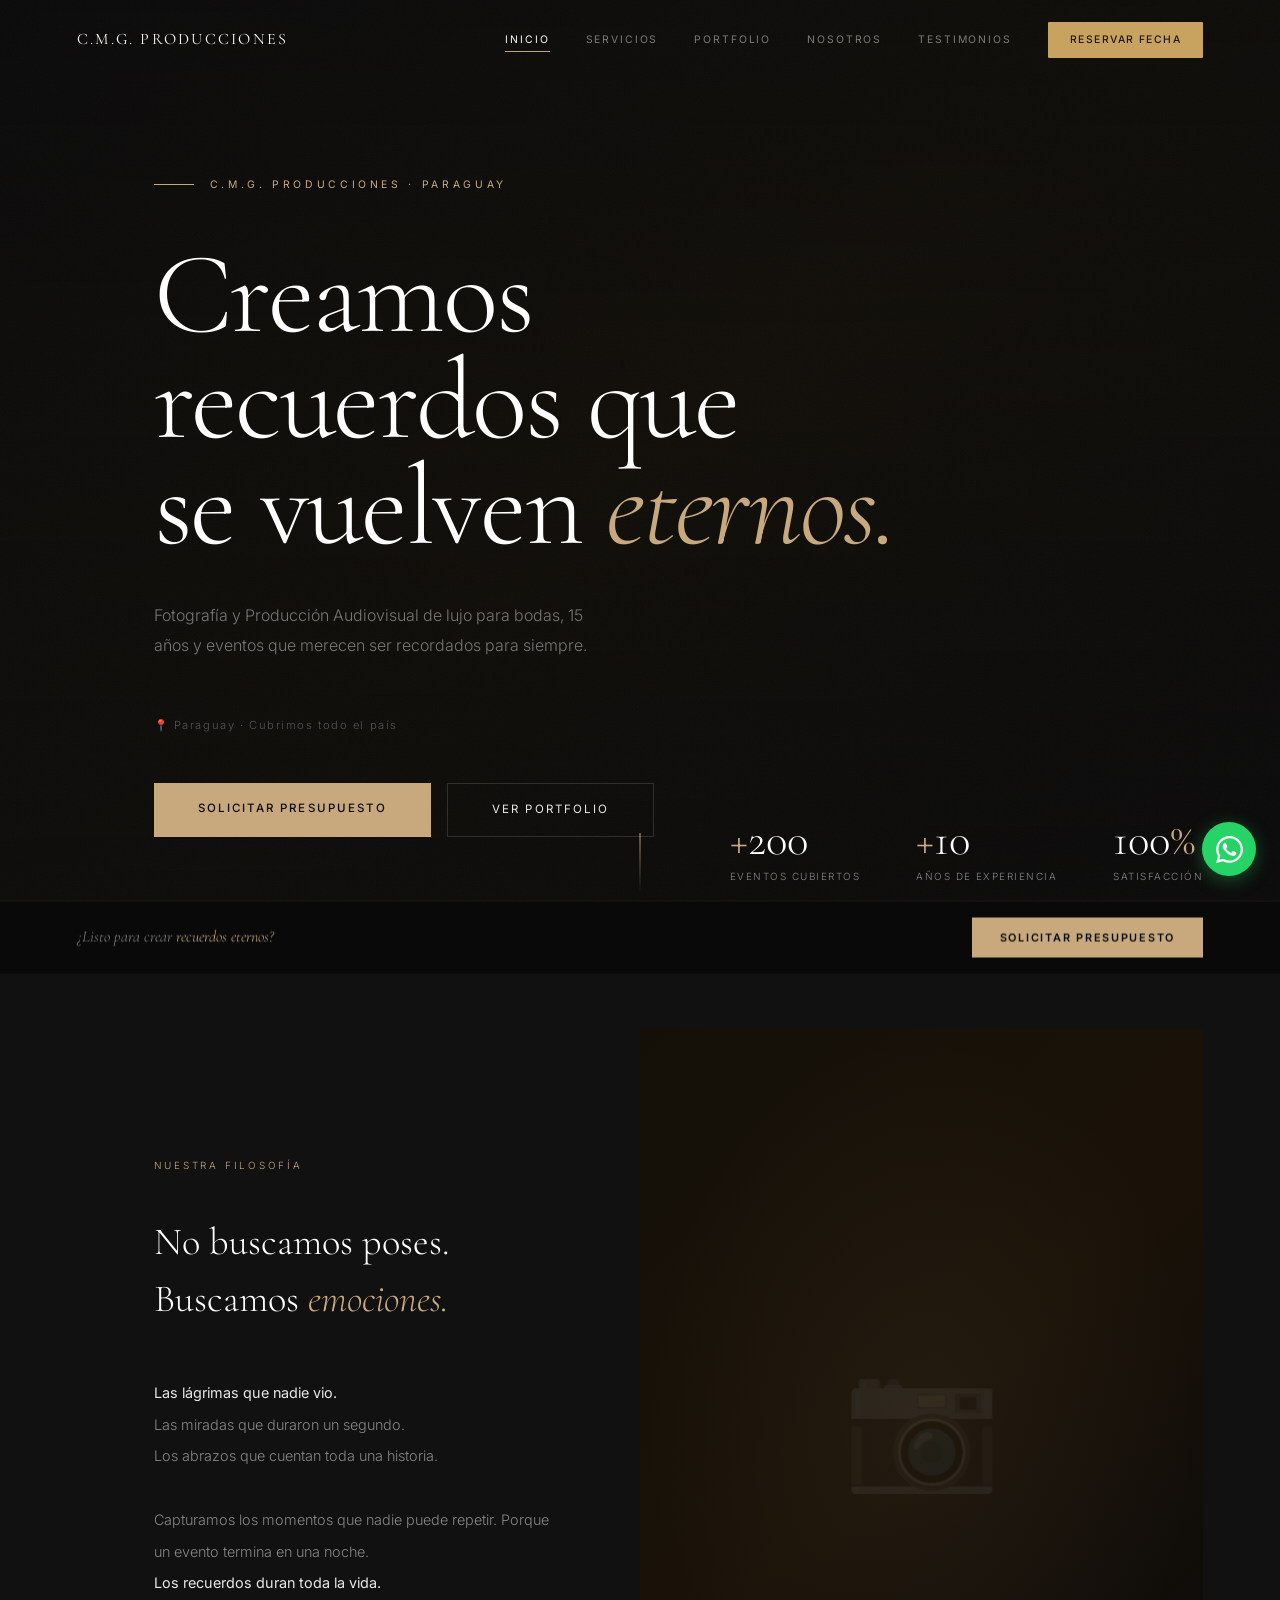
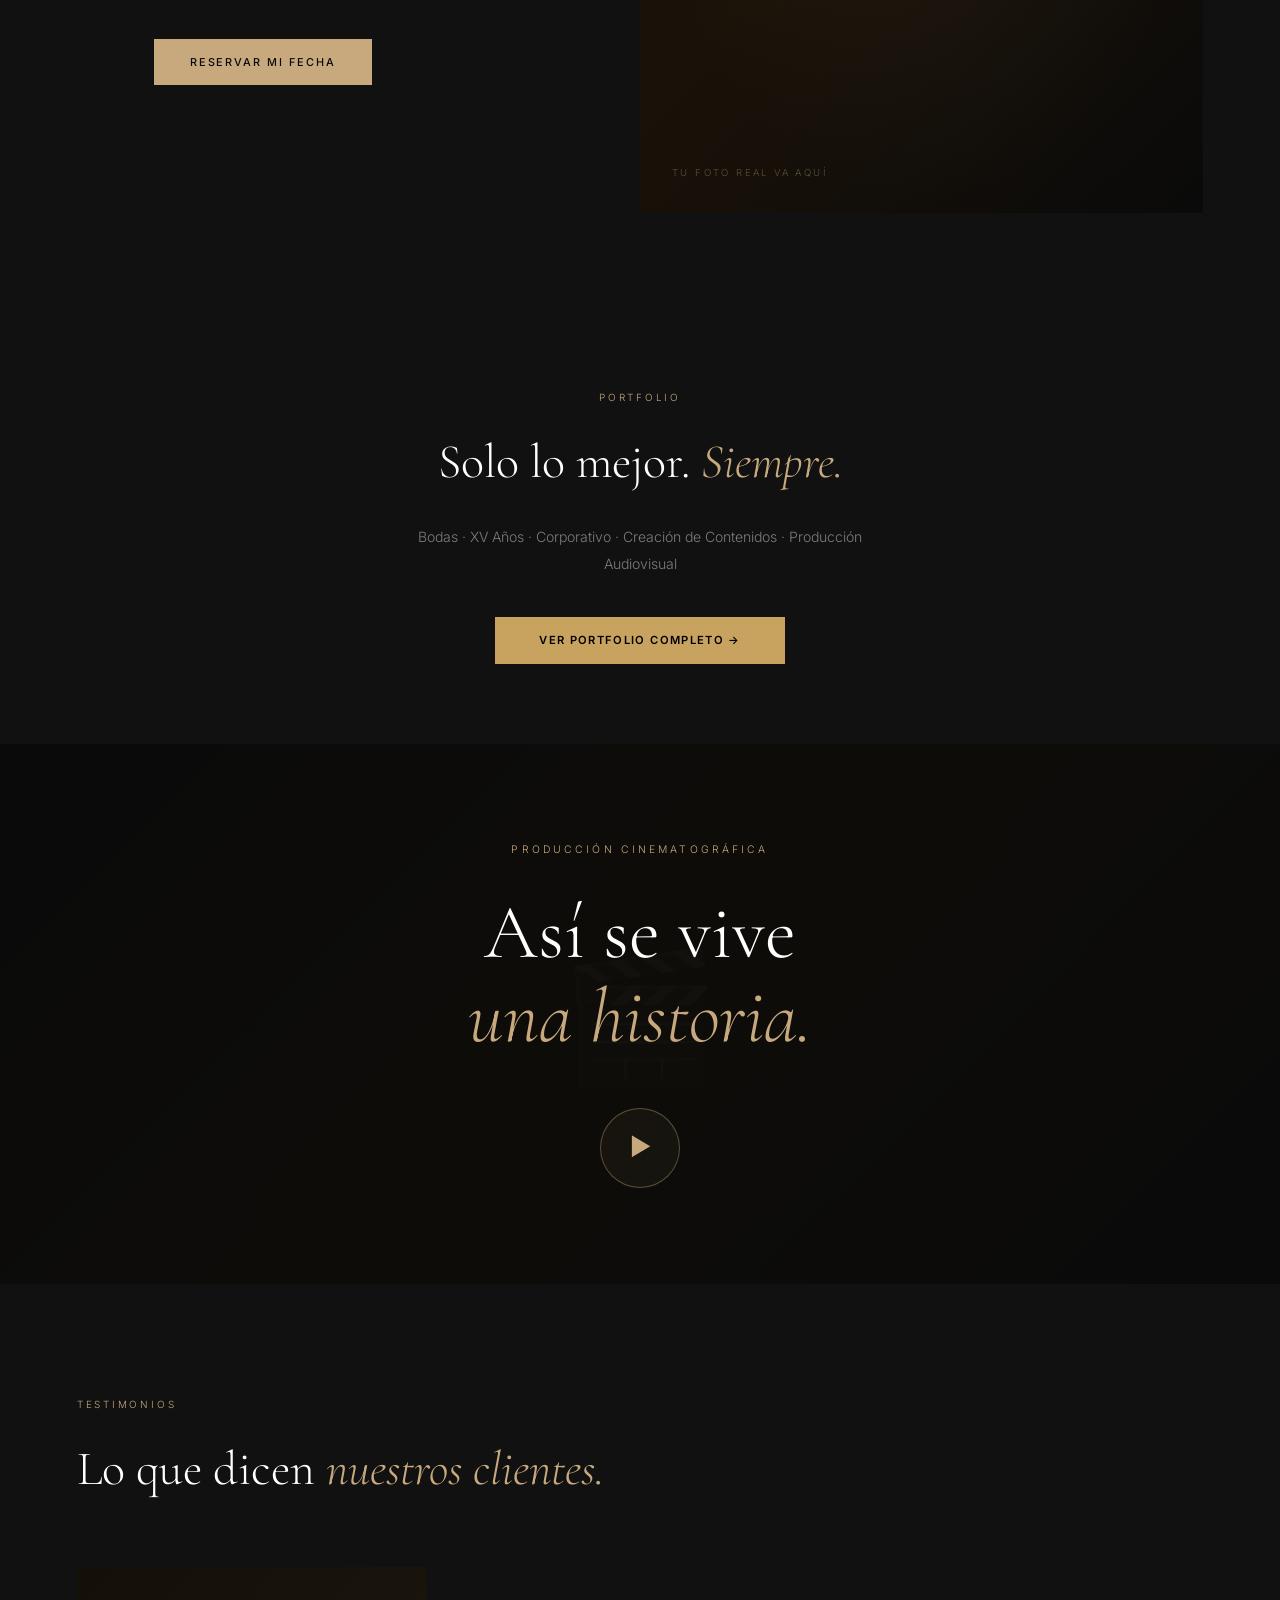
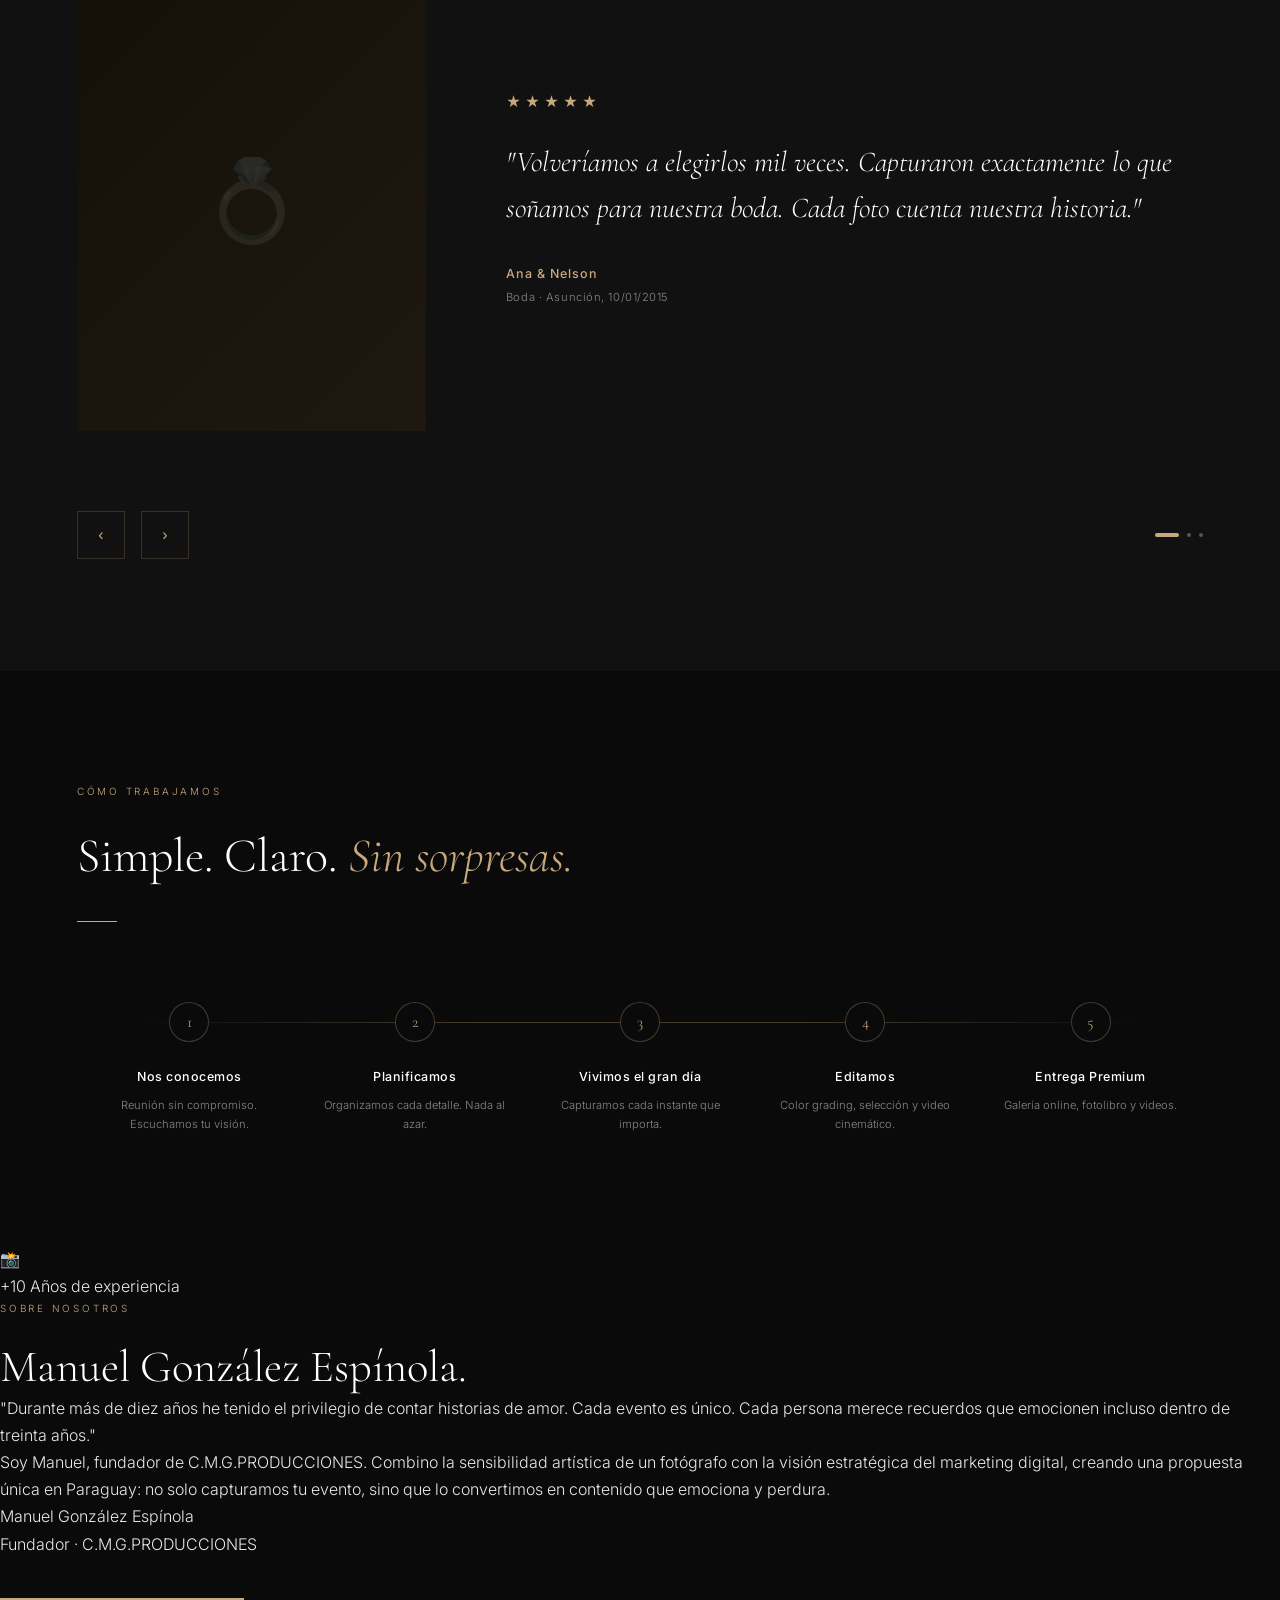
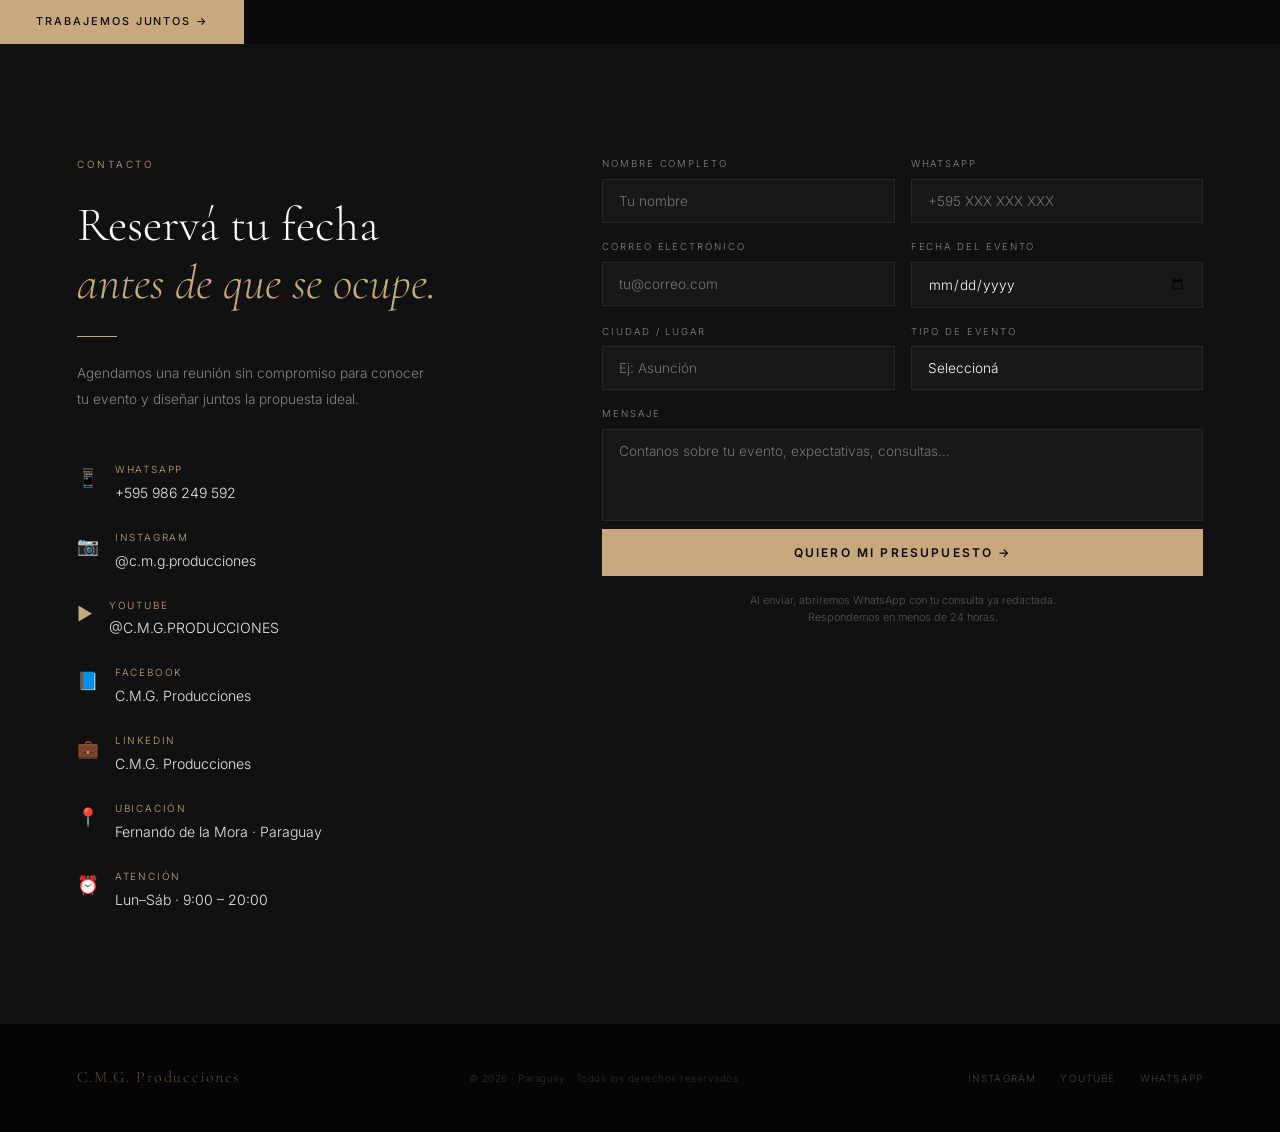
==== commit c861332c: "Add files via upload" ====
--- a/index.html
+++ b/index.html
@@ -121,7 +121,7 @@
       </div>
       <!-- Slide 2 -->
       <div class="testi-slide">
-        <div class="testi-photo">🌸</div>
+        <div class="testi-photo"><img src="img/testimonios/ana-patricia.webp" alt="Ana Patricia - cliente C.M.G. Producciones, XV Años" loading="lazy" width="600" height="800"></div>
         <div class="testi-content">
           <div class="testi-stars">★★★★★</div>
           <p class="testi-quote">"Superaron nuestras expectativas. El XV años de mi hija quedó inolvidable. Las fotos son de otro nivel, pura emoción."</p>
--- a/assets/css/tokens.css
+++ b/assets/css/tokens.css
@@ -0,0 +1,47 @@
+/**
+ * tokens.css
+ * ─────────────────────────────────────────────────────────
+ * Design tokens for C.M.G. Producciones.
+ *
+ * The original site evolved two parallel color systems that render
+ * near-identical gold tones ("gold" system used by style.css /
+ * portfolio.html, "cream" system used by index.html and the page-level
+ * overrides on servicios/contacto/nosotros/testimonios). Both are kept
+ * here, verbatim, as the single source of truth so no page's computed
+ * styles change. Consolidating them into one palette is a follow-up
+ * visual-design task, not a refactor task — doing it here would risk
+ * changing how the site looks.
+ */
+
+:root {
+  /* ── "Gold" system — style.css / portfolio.html ───────── */
+  --gold: #C8A35F;
+  --gold-light: #dfc08a;
+  --gold-dim: rgba(200, 163, 95, 0.15);
+  --dark: #0D0D0D;
+  --dark-2: #141414;
+  --dark-3: #1a1a1a;
+  --dark-4: #222;
+  --white: #FFFFFF;
+  --gray: #888;
+  --gray-light: #bbb;
+
+  /* ── "Cream" system — index.html + page overrides ────── */
+  --cream: #C8A97E;
+  --cream-light: #dfc4a0;
+  --bg: #0A0A0A;
+  --bg2: #111111;
+  --bg3: #181818;
+  --text: #E8E8E8;
+  --text-muted: #888;
+  --text-dim: #555;
+
+  /* ── Fonts ─────────────────────────────────────────────── */
+  --font-serif: 'Cormorant Garamond', Georgia, serif;
+  --font-sans: 'Inter', system-ui, sans-serif;
+  --font-body: 'Poppins', sans-serif;
+
+  /* ── Fixed brand values (avoid magic numbers in JS/CSS) ── */
+  --whatsapp-number: 595986249592;
+  --whatsapp-green: #25D366;
+}
--- a/assets/css/layout.css
+++ b/assets/css/layout.css
@@ -0,0 +1,231 @@
+/**
+ * layout.css
+ * Shared page chrome for servicios / contacto / nosotros / testimonios:
+ * base reset, nav, page-hero, sections, buttons, footer, WhatsApp float.
+ * Design tokens live in tokens.css (loaded before this file).
+ */
+
+* { margin:0; padding:0; box-sizing:border-box; }
+html { scroll-behavior:smooth; }
+body {
+  background: var(--dark);
+  color: var(--white);
+  font-family: 'Poppins', sans-serif;
+  font-weight: 300;
+  overflow-x: hidden;
+  line-height: 1.7;
+}
+
+/* ── NAV ── */
+nav {
+  position: fixed; top: 0; width: 100%; z-index: 200;
+  padding: 20px 6vw;
+  display: flex; justify-content: space-between; align-items: center;
+  transition: background 0.4s, padding 0.4s;
+}
+nav.scrolled {
+  background: rgba(13,13,13,0.96);
+  backdrop-filter: blur(14px);
+  padding: 14px 6vw;
+  border-bottom: 1px solid rgba(200,163,95,0.1);
+}
+.nav-logo {
+  font-family: 'Cormorant Garamond', serif;
+  font-size: 1.1rem; font-weight: 600;
+  letter-spacing: 0.08em; color: var(--gold);
+  text-decoration: none;
+}
+.nav-links { display: flex; gap: 2.2rem; list-style: none; }
+.nav-links a {
+  color: var(--gray-light); font-size: 0.72rem;
+  letter-spacing: 0.14em; text-transform: uppercase;
+  text-decoration: none; transition: color 0.3s;
+}
+.nav-links a:hover, .nav-links a.active { color: var(--gold); }
+.nav-cta {
+  background: var(--gold); color: var(--dark);
+  padding: 10px 26px; font-size: 0.72rem;
+  letter-spacing: 0.12em; text-transform: uppercase;
+  font-weight: 600; text-decoration: none; transition: all 0.3s;
+}
+.nav-cta:hover { background: var(--gold-light); }
+.nav-toggle {
+  display: none; flex-direction: column; gap: 5px;
+  cursor: pointer; background: none; border: none; padding: 4px;
+}
+.nav-toggle span { width: 24px; height: 1px; background: var(--white); display: block; transition: all 0.3s; }
+
+/* Mobile menu — fullscreen overlay */
+.mobile-menu {
+  display: none;
+  position: fixed; inset: 0; z-index: 199;
+  background: var(--dark);
+  flex-direction: column;
+  align-items: center; justify-content: center;
+  gap: 2.5rem;
+}
+.mobile-menu.open { display: flex; }
+.mobile-menu a {
+  color: var(--gray-light); font-size: 1.1rem;
+  letter-spacing: 0.2em; text-transform: uppercase;
+  text-decoration: none;
+  font-family: 'Cormorant Garamond', serif;
+  font-weight: 300; transition: color 0.3s;
+}
+.mobile-menu a:hover, .mobile-menu a.active { color: var(--gold); }
+.mobile-menu-close {
+  position: absolute; top: 1.5rem; right: 6vw;
+  background: none; border: none; color: var(--gray);
+  font-size: 1.8rem; cursor: pointer; transition: color 0.3s;
+}
+.mobile-menu-close:hover { color: var(--gold); }
+.mobile-menu-cta {
+  background: var(--gold); color: var(--dark);
+  padding: 14px 40px; font-size: 0.8rem;
+  letter-spacing: 0.14em; text-transform: uppercase;
+  font-weight: 600; text-decoration: none;
+  margin-top: 1rem;
+}
+
+/* ── PAGE HERO ── */
+.page-hero {
+  min-height: 45vh;
+  display: flex; align-items: flex-end;
+  padding: 0 6vw 4rem;
+  position: relative; overflow: hidden;
+  background: var(--dark-2);
+}
+.page-hero-bg {
+  position: absolute; inset: 0;
+  background: radial-gradient(ellipse 60% 80% at 30% 60%, rgba(200,163,95,0.07) 0%, transparent 70%);
+}
+.page-hero-content { position: relative; z-index: 1; padding-top: 8rem; }
+.page-eyebrow {
+  font-size: 0.7rem; letter-spacing: 0.25em;
+  text-transform: uppercase; color: var(--gold);
+  margin-bottom: 1rem; display: block;
+}
+.page-title {
+  font-family: 'Cormorant Garamond', serif;
+  font-size: clamp(2.5rem, 6vw, 5rem);
+  font-weight: 600; line-height: 1.05;
+}
+.page-title em { font-style: italic; color: var(--gold); font-weight: 300; }
+.gold-bar { width: 50px; height: 1px; background: var(--gold); margin: 1.5rem 0; }
+
+/* ── SECTIONS ── */
+section { padding: 6rem 6vw; }
+.eyebrow {
+  font-size: 0.7rem; letter-spacing: 0.25em;
+  text-transform: uppercase; color: var(--gold);
+  margin-bottom: 1rem; display: block;
+}
+.section-title {
+  font-family: 'Cormorant Garamond', serif;
+  font-size: clamp(2rem, 4.5vw, 3.5rem);
+  font-weight: 600; line-height: 1.15;
+}
+.section-title em { font-style: italic; font-weight: 300; }
+.section-desc { color: var(--gray-light); font-size: 0.9rem; line-height: 1.8; max-width: 560px; }
+
+/* ── BUTTONS ── */
+.btn-gold {
+  background: var(--gold); color: var(--dark);
+  padding: 14px 38px; font-size: 0.75rem;
+  letter-spacing: 0.14em; text-transform: uppercase;
+  font-weight: 600; text-decoration: none;
+  transition: all 0.3s; display: inline-block;
+}
+.btn-gold:hover { background: var(--gold-light); transform: translateY(-2px); }
+.btn-outline {
+  background: transparent; color: var(--white);
+  padding: 14px 38px; font-size: 0.75rem;
+  letter-spacing: 0.14em; text-transform: uppercase;
+  border: 1px solid rgba(255,255,255,0.25);
+  text-decoration: none; transition: all 0.3s; display: inline-block;
+}
+.btn-outline:hover { border-color: var(--gold); color: var(--gold); }
+
+/* ── WA FLOAT ── */
+.wa-float {
+  position: fixed; bottom: 2rem; right: 2rem; z-index: 999;
+  display: flex; flex-direction: column; align-items: flex-end; gap: 0.8rem;
+}
+.wa-tooltip {
+  background: var(--dark-2);
+  border: 1px solid rgba(37,211,102,0.2);
+  color: var(--white); padding: 10px 16px;
+  font-size: 0.75rem; white-space: nowrap;
+  opacity: 0; pointer-events: none;
+  transform: translateX(8px); transition: all 0.3s;
+}
+.wa-float:hover .wa-tooltip { opacity: 1; transform: translateX(0); }
+.wa-btn {
+  width: 58px; height: 58px; background: #25D366;
+  border-radius: 50%; display: flex; align-items: center;
+  justify-content: center; text-decoration: none;
+  box-shadow: 0 4px 20px rgba(37,211,102,0.35);
+  transition: transform 0.3s;
+  animation: wap 2.5s infinite;
+}
+.wa-btn:hover { transform: scale(1.08); }
+@keyframes wap {
+  0%,100% { box-shadow: 0 4px 20px rgba(37,211,102,0.35); }
+  50% { box-shadow: 0 4px 30px rgba(37,211,102,0.6), 0 0 0 8px rgba(37,211,102,0.06); }
+}
+
+/* ── FOOTER ── */
+footer {
+  background: var(--dark-3);
+  border-top: 1px solid rgba(200,163,95,0.1);
+  padding: 3.5rem 6vw;
+}
+.footer-inner {
+  display: grid; grid-template-columns: 1.5fr 1fr 1fr;
+  gap: 3rem; margin-bottom: 3rem;
+}
+.footer-brand-name {
+  font-family: 'Cormorant Garamond', serif;
+  font-size: 1.4rem; font-weight: 600; color: var(--gold); margin-bottom: 0.5rem;
+}
+.footer-brand-desc { font-size: 0.78rem; color: var(--gray); line-height: 1.7; max-width: 280px; margin-top: 0.8rem; }
+.footer-col-title { font-size: 0.7rem; letter-spacing: 0.2em; text-transform: uppercase; color: var(--gold); margin-bottom: 1.2rem; }
+.footer-links { list-style: none; display: flex; flex-direction: column; gap: 0.6rem; }
+.footer-links a { font-size: 0.8rem; color: var(--gray); text-decoration: none; transition: color 0.3s; }
+.footer-links a:hover { color: var(--gold); }
+.footer-social { display: flex; gap: 0.8rem; margin-top: 1.2rem; flex-wrap: wrap; }
+.footer-soc-btn {
+  width: 38px; height: 38px;
+  border: 1px solid rgba(200,163,95,0.2);
+  display: flex; align-items: center; justify-content: center;
+  font-size: 0.9rem; text-decoration: none; transition: all 0.3s;
+}
+.footer-soc-btn:hover { border-color: var(--gold); background: rgba(200,163,95,0.1); }
+.footer-bottom {
+  border-top: 1px solid rgba(200,163,95,0.08);
+  padding-top: 2rem;
+  display: flex; justify-content: space-between; align-items: center; flex-wrap: wrap; gap: 1rem;
+}
+.footer-copy { font-size: 0.72rem; color: var(--gray); }
+.footer-country { font-size: 0.72rem; color: rgba(200,163,95,0.5); }
+
+/* ── ANIMATIONS ── */
+.fu { opacity: 1; transform: translateY(0); }
+.fu.vis { opacity: 1; transform: translateY(0); }
+
+/* ── RESPONSIVE GLOBAL ── */
+@media (max-width: 900px) {
+  .nav-links, .nav-cta { display: none; }
+  .nav-toggle { display: flex; }
+  .footer-inner { grid-template-columns: 1fr 1fr; }
+  nav { padding: 18px 5vw; }
+  nav.scrolled { padding: 14px 5vw; }
+}
+@media (max-width: 600px) {
+  section { padding: 4rem 5vw; }
+  .footer-inner { grid-template-columns: 1fr; }
+  .footer-bottom { flex-direction: column; text-align: center; }
+  .page-hero { min-height: 50vh; padding: 0 5vw 3rem; }
+  .page-title { font-size: clamp(2rem, 10vw, 3rem); }
+  .gold-bar { margin: 1rem 0; }
+}
--- a/assets/css/components/site-chrome.css
+++ b/assets/css/components/site-chrome.css
@@ -0,0 +1,148 @@
+/**
+ * site-chrome.css
+ * Nav / mobile menu / footer / WhatsApp float button.
+ *
+ * Extracted verbatim from the runtime style-injection that used to live
+ * in components.js (injectSharedStyles()). Moving it to a real
+ * stylesheet loaded from <head> is a pure win: same rules, same class
+ * names (.cmg-nav, .cmg-footer, .cmg-wa, ...), but the browser can paint
+ * correctly on first frame instead of waiting for JS to inject a <style>
+ * tag after the nav placeholder is already in the DOM.
+ */
+/* NAV */
+    .cmg-nav {
+      position: fixed; top: 0; left: 0; right: 0; z-index: 1000;
+      display: flex; align-items: center; justify-content: space-between;
+      padding: 22px 6vw;
+      transition: background 0.35s ease, padding 0.35s ease, border-color 0.35s ease;
+      border-bottom: 1px solid transparent;
+    }
+    .cmg-nav.scrolled {
+      background: rgba(8, 8, 8, 0.97);
+      padding: 14px 6vw;
+      border-bottom-color: rgba(200,169,126,0.1);
+      backdrop-filter: blur(16px);
+      -webkit-backdrop-filter: blur(16px);
+    }
+    .cmg-nav-logo {
+      font-family: 'Cormorant Garamond', Georgia, serif;
+      font-size: 1rem; font-weight: 400;
+      letter-spacing: 0.14em; text-transform: uppercase;
+      color: #FDFAF5; text-decoration: none;
+      transition: opacity 0.2s;
+    }
+    .cmg-nav-logo:hover { opacity: 0.75; }
+    .cmg-nav-links {
+      display: flex; align-items: center; gap: 2.25rem;
+    }
+    .cmg-nav-links a {
+      font-family: 'Inter', system-ui, sans-serif;
+      font-size: 0.65rem; font-weight: 400;
+      letter-spacing: 0.18em; text-transform: uppercase;
+      color: rgba(255,255,255,0.45);
+      text-decoration: none; transition: color 0.25s;
+      position: relative;
+    }
+    .cmg-nav-links a::after {
+      content: ''; position: absolute; bottom: -3px; left: 0; right: 0;
+      height: 1px; background: #C8A35F;
+      transform: scaleX(0); transition: transform 0.25s;
+    }
+    .cmg-nav-links a:hover,
+    .cmg-nav-links a.active { color: #FDFAF5; }
+    .cmg-nav-links a:hover::after,
+    .cmg-nav-links a.active::after { transform: scaleX(1); }
+    .cmg-nav-cta {
+      font-family: 'Inter', system-ui, sans-serif !important;
+      font-size: 0.65rem !important; font-weight: 500 !important;
+      letter-spacing: 0.14em !important; text-transform: uppercase !important;
+      color: rgba(8,8,8,0.9) !important;
+      background: #C8A35F !important;
+      padding: 9px 22px !important;
+      text-decoration: none !important;
+      border-radius: 1px;
+      transition: background 0.25s !important;
+    }
+    .cmg-nav-cta::after { display: none !important; }
+    .cmg-nav-cta:hover { background: #DFB95A !important; color: #000 !important; }
+    .cmg-hamburger {
+      display: none; flex-direction: column; gap: 5px;
+      cursor: pointer; background: none; border: none; padding: 6px;
+    }
+    .cmg-hamburger span {
+      width: 22px; height: 1px;
+      background: rgba(255,255,255,0.75); display: block;
+      transition: transform 0.3s, opacity 0.3s;
+    }
+    .cmg-hamburger.open span:nth-child(1) { transform: translateY(6px) rotate(45deg); }
+    .cmg-hamburger.open span:nth-child(2) { opacity: 0; }
+    .cmg-hamburger.open span:nth-child(3) { transform: translateY(-6px) rotate(-45deg); }
+
+    /* MOBILE MENU */
+    .cmg-mobile-menu {
+      display: none;
+      position: fixed; inset: 0; z-index: 999;
+      background: rgba(6,6,6,0.98);
+      flex-direction: column; align-items: center; justify-content: center;
+      gap: 2.5rem;
+    }
+    .cmg-mobile-menu.open { display: flex; }
+    .cmg-mobile-menu a {
+      font-family: 'Cormorant Garamond', Georgia, serif;
+      font-size: clamp(1.6rem, 5vw, 2.2rem); font-weight: 300;
+      letter-spacing: 0.06em; color: rgba(255,255,255,0.6);
+      text-decoration: none; transition: color 0.2s;
+    }
+    .cmg-mobile-menu a:hover,
+    .cmg-mobile-menu a.active { color: #C8A35F; }
+    .cmg-mobile-close {
+      position: absolute; top: 1.5rem; right: 6vw;
+      background: none; border: none; cursor: pointer;
+      font-size: 1.4rem; color: rgba(255,255,255,0.4);
+      transition: color 0.2s;
+    }
+    .cmg-mobile-close:hover { color: #C8A35F; }
+
+    @media (max-width: 860px) {
+      .cmg-nav-links { display: none; }
+      .cmg-hamburger { display: flex; }
+    }
+
+    /* FOOTER */
+    .cmg-footer {
+      background: #050505;
+      border-top: 1px solid rgba(200,169,126,0.08);
+      padding: 2.5rem 6vw;
+      display: flex; align-items: center;
+      justify-content: space-between; flex-wrap: wrap; gap: 1.25rem;
+    }
+    .cmg-footer-logo {
+      font-family: 'Cormorant Garamond', Georgia, serif;
+      font-size: 1rem; letter-spacing: 0.1em;
+      color: rgba(200,169,126,0.45);
+    }
+    .cmg-footer-copy {
+      font-family: 'Inter', system-ui, sans-serif;
+      font-size: 0.62rem; color: rgba(255,255,255,0.18);
+      letter-spacing: 0.05em;
+    }
+    .cmg-footer-socials { display: flex; gap: 1.5rem; }
+    .cmg-footer-socials a {
+      font-family: 'Inter', system-ui, sans-serif;
+      font-size: 0.62rem; letter-spacing: 0.12em; text-transform: uppercase;
+      color: rgba(255,255,255,0.25); text-decoration: none; transition: color 0.25s;
+    }
+    .cmg-footer-socials a:hover { color: #C8A35F; }
+
+    /* WHATSAPP FLOAT */
+    .cmg-wa {
+      position: fixed; bottom: 1.5rem; right: 1.5rem; z-index: 500;
+      width: 54px; height: 54px; border-radius: 50%;
+      background: #25D366;
+      display: flex; align-items: center; justify-content: center;
+      text-decoration: none;
+      box-shadow: 0 4px 18px rgba(37,211,102,0.35);
+      transition: transform 0.25s, box-shadow 0.25s;
+    }
+    .cmg-wa:hover { transform: scale(1.1); box-shadow: 0 6px 26px rgba(37,211,102,0.5); }
+    .cmg-wa svg { width: 27px; height: 27px; fill: white; }
--- a/assets/css/pages/home.css
+++ b/assets/css/pages/home.css
@@ -0,0 +1,351 @@
+/**
+ * home.css
+ * Page-specific styles for index.html.
+ * Design tokens live in tokens.css (same values, loaded first).
+ */
+
+/* ════════════════════════════════════
+   VARIABLES
+════════════════════════════════════ */
+
+
+/* Override shared CSS */
+body { background: var(--bg); color: var(--text); font-family: 'Inter', sans-serif; }
+
+/* ════════════════════════════════════
+   NAV OVERRIDE
+════════════════════════════════════ */
+nav { padding: 24px 6vw; }
+nav.scrolled {
+  background: rgba(10,10,10,0.97);
+  padding: 16px 6vw;
+  border-bottom: 1px solid rgba(200,169,126,0.1);
+}
+.nav-logo { font-family: 'Cormorant Garamond', serif; color: var(--cream); font-size: 1rem; letter-spacing: 0.12em; }
+.nav-links a { color: #666; font-size: 0.68rem; letter-spacing: 0.18em; }
+.nav-links a:hover, .nav-links a.active { color: var(--cream); }
+.nav-cta {
+  background: transparent; color: var(--cream);
+  border: 1px solid rgba(200,169,126,0.4); padding: 9px 24px;
+  font-size: 0.68rem; letter-spacing: 0.14em;
+}
+.nav-cta:hover { background: var(--cream); color: var(--bg); border-color: var(--cream); }
+
+/* ════════════════════════════════════
+   1. HERO
+════════════════════════════════════ */
+#hero {
+  min-height: 100vh; position: relative;
+  display: flex; align-items: center; overflow: hidden;
+  background: var(--bg);
+}
+.hero-bg-img {
+  position: absolute; inset: 0;
+  background:
+    linear-gradient(to bottom, rgba(10,10,10,0.6) 0%, rgba(10,10,10,0.3) 40%, rgba(10,10,10,0.7) 100%),
+    linear-gradient(135deg, #0a0a0a 0%, #141008 50%, #0a0a0a 100%);
+}
+.hero-grain {
+  position: absolute; inset: 0; opacity: 0.03;
+  background-image: url("data:image/svg+xml,%3Csvg viewBox='0 0 200 200' xmlns='http://www.w3.org/2000/svg'%3E%3Cfilter id='n'%3E%3CfeTurbulence type='fractalNoise' baseFrequency='0.9' numOctaves='4' stitchTiles='stitch'/%3E%3C/filter%3E%3Crect width='100%25' height='100%25' filter='url(%23n)'/%3E%3C/svg%3E");
+  background-size: 200px;
+}
+.hero-inner {
+  position: relative; z-index: 2;
+  padding: 0 6vw; width: 100%; max-width: 1100px;
+  padding-top: 5rem;
+}
+.hero-pre {
+  display: flex; align-items: center; gap: 1rem;
+  margin-bottom: 3rem; opacity: 0;
+  animation: fadeUp 1s 0.3s forwards;
+}
+.hero-pre-line { width: 40px; height: 1px; background: var(--cream); }
+.hero-pre-text { font-size: 0.65rem; letter-spacing: 0.35em; text-transform: uppercase; color: var(--cream); font-weight: 400; }
+.hero-title {
+  font-family: 'Cormorant Garamond', serif;
+  font-size: clamp(3.5rem, 9vw, 9rem);
+  font-weight: 300; line-height: 0.92;
+  color: var(--white); margin-bottom: 2.5rem;
+  letter-spacing: -0.02em;
+  opacity: 0; animation: fadeUp 1.2s 0.5s forwards;
+}
+.hero-title em { font-style: italic; color: var(--cream); }
+.hero-title strong { font-weight: 600; display: block; }
+.hero-sub {
+  font-size: clamp(0.82rem, 1.5vw, 1rem);
+  color: #777; max-width: 460px; line-height: 1.9;
+  font-weight: 300; margin-bottom: 3.5rem;
+  opacity: 0; animation: fadeUp 1s 0.8s forwards;
+}
+.hero-btns {
+  display: flex; gap: 1rem; flex-wrap: wrap;
+  opacity: 0; animation: fadeUp 1s 1s forwards;
+}
+.btn-hero-main {
+  background: var(--cream); color: var(--bg);
+  padding: 16px 44px; font-size: 0.72rem;
+  letter-spacing: 0.18em; text-transform: uppercase;
+  font-weight: 500; text-decoration: none;
+  transition: all 0.35s; display: inline-block;
+}
+.btn-hero-main:hover { background: var(--cream-light); transform: translateY(-2px); box-shadow: 0 8px 30px rgba(200,169,126,0.25); }
+.btn-hero-sec {
+  background: transparent; color: var(--text);
+  padding: 16px 44px; font-size: 0.72rem;
+  letter-spacing: 0.18em; text-transform: uppercase;
+  font-weight: 400; text-decoration: none;
+  border: 1px solid rgba(232,232,232,0.15);
+  transition: all 0.35s; display: inline-block;
+}
+.btn-hero-sec:hover { border-color: var(--cream); color: var(--cream); }
+.hero-scroll-indicator {
+  position: absolute; bottom: 2.5rem; left: 50%; transform: translateX(-50%);
+  display: flex; flex-direction: column; align-items: center; gap: 8px;
+  animation: fadeIn 1s 1.5s both;
+}
+.hero-scroll-line { width: 1px; height: 60px; background: linear-gradient(to bottom, var(--cream), transparent); animation: scrollPulse 2s infinite; }
+@keyframes scrollPulse { 0%,100%{transform:scaleY(0);transform-origin:top} 50%{transform:scaleY(1);transform-origin:top} 51%{transform-origin:bottom} }
+.hero-stats-row {
+  position: absolute; bottom: 3rem; right: 6vw;
+  display: flex; gap: 3.5rem;
+  opacity: 0; animation: fadeUp 1s 1.2s forwards;
+}
+.hero-stat-n { font-family:'Cormorant Garamond',serif; font-size:2.8rem; color:var(--white); font-weight:300; line-height:1; }
+.hero-stat-n span { color:var(--cream); }
+.hero-stat-l { font-size:0.62rem; letter-spacing:0.15em; text-transform:uppercase; color:var(--text-muted); margin-top:5px; }
+
+/* ════════════════════════════════════
+   2. FILOSOFÍA
+════════════════════════════════════ */
+#filosofia {
+  background: var(--bg2);
+  display: grid; grid-template-columns: 1fr 1fr;
+  min-height: 85vh;
+}
+.fil-left {
+  padding: 8rem 6vw; display: flex; flex-direction: column; justify-content: center;
+}
+.fil-label { font-size:0.62rem; letter-spacing:0.28em; text-transform:uppercase; color:var(--cream); margin-bottom:2.5rem; }
+.fil-title {
+  font-family: 'Cormorant Garamond', serif;
+  font-size: clamp(1.8rem, 3vw, 2.8rem); font-weight:300;
+  line-height: 1.5; color: var(--white); margin-bottom: 3rem;
+}
+.fil-title em { font-style:italic; color:var(--cream); }
+.fil-text { font-size:0.9rem; color:var(--text-muted); line-height:2.2; max-width:440px; }
+.fil-text strong { color:var(--text); font-weight:400; }
+.fil-right {
+  background: linear-gradient(135deg,#141008,#1a1208,#0a0a0a);
+  display: flex; align-items: center; justify-content: center;
+  font-size: 8rem; color: rgba(200,169,126,0.08);
+  position: relative; overflow: hidden;
+}
+.fil-right::before {
+  content: ''; position:absolute; inset:0;
+  background: radial-gradient(ellipse at 50% 50%, rgba(200,169,126,0.06) 0%, transparent 70%);
+}
+.fil-photo-label {
+  position:absolute; bottom:2rem; left:2rem;
+  font-size:0.6rem; letter-spacing:0.25em; text-transform:uppercase; color:rgba(200,169,126,0.4);
+}
+
+/* ════════════════════════════════════
+   3. NÚMEROS
+════════════════════════════════════ */
+#numeros { background:var(--bg); padding:7rem 6vw; }
+.nums-grid { display:grid; grid-template-columns:repeat(3,1fr); gap:2px; background:rgba(200,169,126,0.06); margin-top:4rem; }
+.num-card { background:var(--bg2); padding:4rem 2rem; text-align:center; }
+.num-n {
+  font-family:'Cormorant Garamond',serif;
+  font-size:clamp(3.5rem,6vw,6rem); font-weight:300;
+  color:var(--white); line-height:1;
+}
+.num-n span { color:var(--cream); }
+.num-l { font-size:0.72rem; letter-spacing:0.15em; text-transform:uppercase; color:var(--text-muted); margin-top:1rem; }
+
+/* ════════════════════════════════════
+   4. GALERÍA
+════════════════════════════════════ */
+#galeria { background:var(--bg2); padding:7rem 6vw; }
+
+
+/* ════════════════════════════════════
+   5. VIDEO
+════════════════════════════════════ */
+#video-section {
+  background:var(--bg); position:relative;
+  min-height:60vh; display:flex; align-items:center; justify-content:center;
+  overflow:hidden;
+}
+.video-bg { position:absolute; inset:0; background:linear-gradient(135deg,#0a0a0a,#141008,#0a0a0a); display:flex; align-items:center; justify-content:center; font-size:8rem; color:rgba(200,169,126,0.05); }
+.video-overlay { position:absolute; inset:0; background:rgba(10,10,10,0.6); }
+.video-content { position:relative; z-index:2; text-align:center; padding:0 6vw; }
+.video-label { font-size:0.65rem; letter-spacing:0.3em; text-transform:uppercase; color:var(--cream); margin-bottom:2rem; display:block; }
+.video-title { font-family:'Cormorant Garamond',serif; font-size:clamp(2.5rem,6vw,5.5rem); font-weight:300; color:var(--white); line-height:1.1; margin-bottom:3rem; }
+.video-title em { font-style:italic; color:var(--cream); }
+.btn-play {
+  width:80px; height:80px; border:1px solid rgba(200,169,126,0.4);
+  border-radius:50%; display:inline-flex; align-items:center; justify-content:center;
+  color:var(--cream); font-size:1.5rem; transition:all 0.4s; cursor:pointer;
+  background:rgba(200,169,126,0.05); text-decoration:none;
+}
+.btn-play:hover { background:rgba(200,169,126,0.15); border-color:var(--cream); transform:scale(1.08); }
+
+/* ════════════════════════════════════
+   6. TESTIMONIOS
+════════════════════════════════════ */
+#testimonios { background:var(--bg2); padding:7rem 6vw; }
+.testi-slider { position:relative; overflow:hidden; margin-top:3.5rem; }
+.testi-track { display:flex; transition:transform 0.6s cubic-bezier(0.25,0.46,0.45,0.94); }
+.testi-slide { min-width:100%; display:grid; grid-template-columns:1fr 2fr; gap:5rem; align-items:center; padding:0 1px; }
+.testi-photo { aspect-ratio:3/4; background:linear-gradient(135deg,#141008,#1e1810); display:flex; align-items:center; justify-content:center; font-size:5rem; color:rgba(200,169,126,0.1); position:relative; overflow:hidden; }
+.testi-photo img { width:100%; height:100%; object-fit:cover; }
+.testi-content {}
+.testi-stars { color:var(--cream); letter-spacing:4px; font-size:0.9rem; margin-bottom:1.5rem; }
+.testi-quote { font-family:'Cormorant Garamond',serif; font-style:italic; font-size:clamp(1.3rem,2.5vw,1.8rem); color:var(--white); line-height:1.6; margin-bottom:2rem; font-weight:300; }
+.testi-name { font-size:0.78rem; font-weight:500; color:var(--cream); letter-spacing:0.08em; }
+.testi-event { font-size:0.7rem; color:var(--text-muted); margin-top:4px; letter-spacing:0.05em; }
+.testi-controls { display:flex; gap:1rem; margin-top:3rem; }
+.testi-btn { width:48px; height:48px; border:1px solid rgba(200,169,126,0.2); background:none; color:var(--cream); cursor:pointer; transition:all 0.3s; font-size:1rem; display:flex; align-items:center; justify-content:center; }
+.testi-btn:hover { background:rgba(200,169,126,0.1); border-color:var(--cream); }
+.testi-dots { display:flex; gap:0.5rem; align-items:center; margin-top:3rem; }
+.testi-dot { width:4px; height:4px; border-radius:50%; background:var(--text-dim); transition:all 0.3s; cursor:pointer; }
+.testi-dot.active { background:var(--cream); width:24px; border-radius:2px; }
+
+/* ════════════════════════════════════
+   7. PROCESO
+════════════════════════════════════ */
+#proceso { background:var(--bg); padding:7rem 6vw; }
+.proceso-head { max-width:500px; margin-bottom:5rem; }
+.proceso-timeline { display:grid; grid-template-columns:repeat(5,1fr); gap:0; position:relative; }
+.proceso-timeline::before { content:''; position:absolute; top:20px; left:5%; right:5%; height:1px; background:linear-gradient(to right,transparent,rgba(200,169,126,0.3),rgba(200,169,126,0.3),transparent); }
+.pt-step { display:flex; flex-direction:column; align-items:center; text-align:center; padding:0 1rem; }
+.pt-num { width:40px; height:40px; border:1px solid rgba(200,169,126,0.3); border-radius:50%; display:flex; align-items:center; justify-content:center; font-family:'Cormorant Garamond',serif; font-size:1rem; color:var(--cream); background:var(--bg); position:relative; z-index:1; margin-bottom:1.5rem; transition:all 0.3s; }
+.pt-step:hover .pt-num { background:rgba(200,169,126,0.1); border-color:var(--cream); }
+.pt-title { font-size:0.78rem; font-weight:500; color:var(--white); margin-bottom:0.5rem; letter-spacing:0.04em; }
+.pt-desc { font-size:0.7rem; color:var(--text-muted); line-height:1.7; }
+
+/* ════════════════════════════════════
+   8. SOBRE NOSOTROS
+
+/* ════════════════════════════════════
+   10. FORMULARIO
+════════════════════════════════════ */
+#formulario { background:var(--bg2); padding:7rem 6vw; }
+.form-inner { display:grid; grid-template-columns:1fr 1.4fr; gap:6rem; align-items:start; }
+.form-left {}
+.form-left p { font-size:0.88rem; color:var(--text-muted); line-height:2; margin-top:1.5rem; max-width:380px; }
+.form-contact-items { display:flex; flex-direction:column; gap:1.5rem; margin-top:3rem; }
+.form-contact-item { display:flex; gap:1rem; align-items:flex-start; }
+.form-contact-icon { font-size:1.1rem; color:var(--cream); flex-shrink:0; margin-top:2px; }
+.form-contact-label { font-size:0.62rem; letter-spacing:0.18em; text-transform:uppercase; color:var(--cream); margin-bottom:3px; }
+.form-contact-val { font-size:0.88rem; color:var(--text); }
+.form-contact-val a { color:var(--text); text-decoration:none; transition:color 0.3s; }
+.form-contact-val a:hover { color:var(--cream); }
+.form-right {}
+.form-grid { display:grid; grid-template-columns:1fr 1fr; gap:1rem; }
+.form-group { display:flex; flex-direction:column; gap:0.4rem; }
+.form-group.full { grid-column:1/-1; }
+.form-group label { font-size:0.6rem; letter-spacing:0.2em; text-transform:uppercase; color:var(--text-muted); }
+.form-group input,
+.form-group select,
+.form-group textarea {
+  background:var(--bg3); border:1px solid rgba(200,169,126,0.1);
+  color:var(--white); padding:13px 16px;
+  font-family:'Inter',sans-serif; font-size:0.85rem; font-weight:300;
+  outline:none; transition:border-color 0.3s; width:100%;
+  -webkit-appearance:none;
+}
+.form-group input:focus,
+.form-group select:focus,
+.form-group textarea:focus { border-color:var(--cream); }
+.form-group select option { background:var(--bg3); }
+.form-group textarea { resize:none; }
+.btn-submit {
+  width:100%; background:var(--cream); color:var(--bg);
+  padding:16px; font-size:0.75rem; letter-spacing:0.18em;
+  text-transform:uppercase; font-weight:600; border:none; cursor:pointer;
+  transition:all 0.3s; margin-top:0.5rem; font-family:'Inter',sans-serif;
+}
+.btn-submit:hover { background:var(--cream-light); transform:translateY(-2px); box-shadow:0 8px 30px rgba(200,169,126,0.2); }
+.form-note { font-size:0.68rem; color:var(--text-dim); text-align:center; margin-top:1rem; line-height:1.6; }
+/* Success animation */
+.form-success { display:none; text-align:center; padding:4rem 2rem; }
+.form-success.show { display:block; }
+.form-success-icon { font-size:3rem; margin-bottom:1rem; }
+.form-success-title { font-family:'Cormorant Garamond',serif; font-size:1.8rem; color:var(--white); margin-bottom:0.8rem; }
+.form-success-text { font-size:0.85rem; color:var(--text-muted); line-height:1.8; }
+
+/* ════════════════════════════════════
+   STICKY CTA
+════════════════════════════════════ */
+.sticky-cta {
+  position:fixed; bottom:0; left:0; right:0; z-index:100;
+  background:rgba(10,10,10,0.97); backdrop-filter:blur(10px);
+  padding:1rem 6vw; display:flex; justify-content:space-between;
+  align-items:center; border-top:1px solid rgba(200,169,126,0.1);
+  transform:translateY(100%); transition:transform 0.4s; gap:1rem;
+}
+.sticky-cta.visible { transform:translateY(0); }
+.sticky-cta-text { font-family:'Cormorant Garamond',serif; font-size:1rem; font-style:italic; color:var(--text-muted); }
+.sticky-cta-text span { color:var(--cream); }
+.btn-sticky { background:var(--cream); color:var(--bg); padding:11px 28px; font-size:0.68rem; letter-spacing:0.16em; text-transform:uppercase; font-weight:600; text-decoration:none; white-space:nowrap; transition:all 0.3s; }
+.btn-sticky:hover { background:var(--cream-light); }
+
+/* ════════════════════════════════════
+   FOOTER OVERRIDE
+════════════════════════════════════ */
+footer { background:var(--bg); border-top:1px solid rgba(200,169,126,0.08); }
+.footer-brand-name { color:var(--cream); font-family:'Cormorant Garamond',serif; }
+
+/* ════════════════════════════════════
+   ANIMATIONS
+════════════════════════════════════ */
+@keyframes fadeUp { from{opacity:0;transform:translateY(30px)} to{opacity:1;transform:translateY(0)} }
+@keyframes fadeIn { from{opacity:0} to{opacity:1} }
+
+.reveal { opacity:0; transform:translateY(24px); transition:opacity 0.8s ease, transform 0.8s ease; }
+.reveal.visible { opacity:1; transform:translateY(0); }
+.reveal-delay-1 { transition-delay:0.1s; }
+.reveal-delay-2 { transition-delay:0.2s; }
+.reveal-delay-3 { transition-delay:0.3s; }
+
+/* ════════════════════════════════════
+   RESPONSIVE
+════════════════════════════════════ */
+@media(max-width:1024px) {
+  #filosofia { grid-template-columns:1fr; }
+  .fil-right { min-height:400px; }
+  #sobre { grid-template-columns:1fr; }
+  .sobre-img { min-height:400px; }
+  .sobre-badge { display:none; }
+  .nums-grid { grid-template-columns:1fr; }
+  .proceso-timeline { grid-template-columns:1fr 1fr; gap:2.5rem; }
+  .proceso-timeline::before { display:none; }
+  .testi-slide { grid-template-columns:1fr; gap:2rem; }
+  .testi-photo { max-height:280px; }
+  .form-inner { grid-template-columns:1fr; gap:4rem; }
+}
+@media(max-width:700px) {
+  .hero-inner { padding: 6rem 5vw 3rem; }
+  .hero-stats-row { display:none; }
+  .hero-btns { flex-direction:column; }
+  .hero-btns a { text-align:center; }
+  .nums-grid { grid-template-columns:1fr; }
+  .proceso-timeline { grid-template-columns:1fr; }
+  .form-grid { grid-template-columns:1fr; }
+  .gfil { padding:0.5rem 0.8rem; font-size:0.62rem; }
+  .sticky-cta { flex-direction:column; text-align:center; padding:1rem 5vw; }
+  #filosofia { min-height:auto; }
+  .fil-left { padding:5rem 5vw; }
+  #sobre { min-height:auto; }
+  .sobre-content { padding:5rem 5vw; }
+  .testi-slide { padding:0; }
+}
+@media(max-width:400px) {
+  .hero-title { font-size:2.8rem; }
+}
+
+/* Portfolio CTA hover (was inline onmouseover/onmouseout JS; same effect, no JS needed) */
+.btn-portfolio-cta:hover { background: #DFB95A !important; }
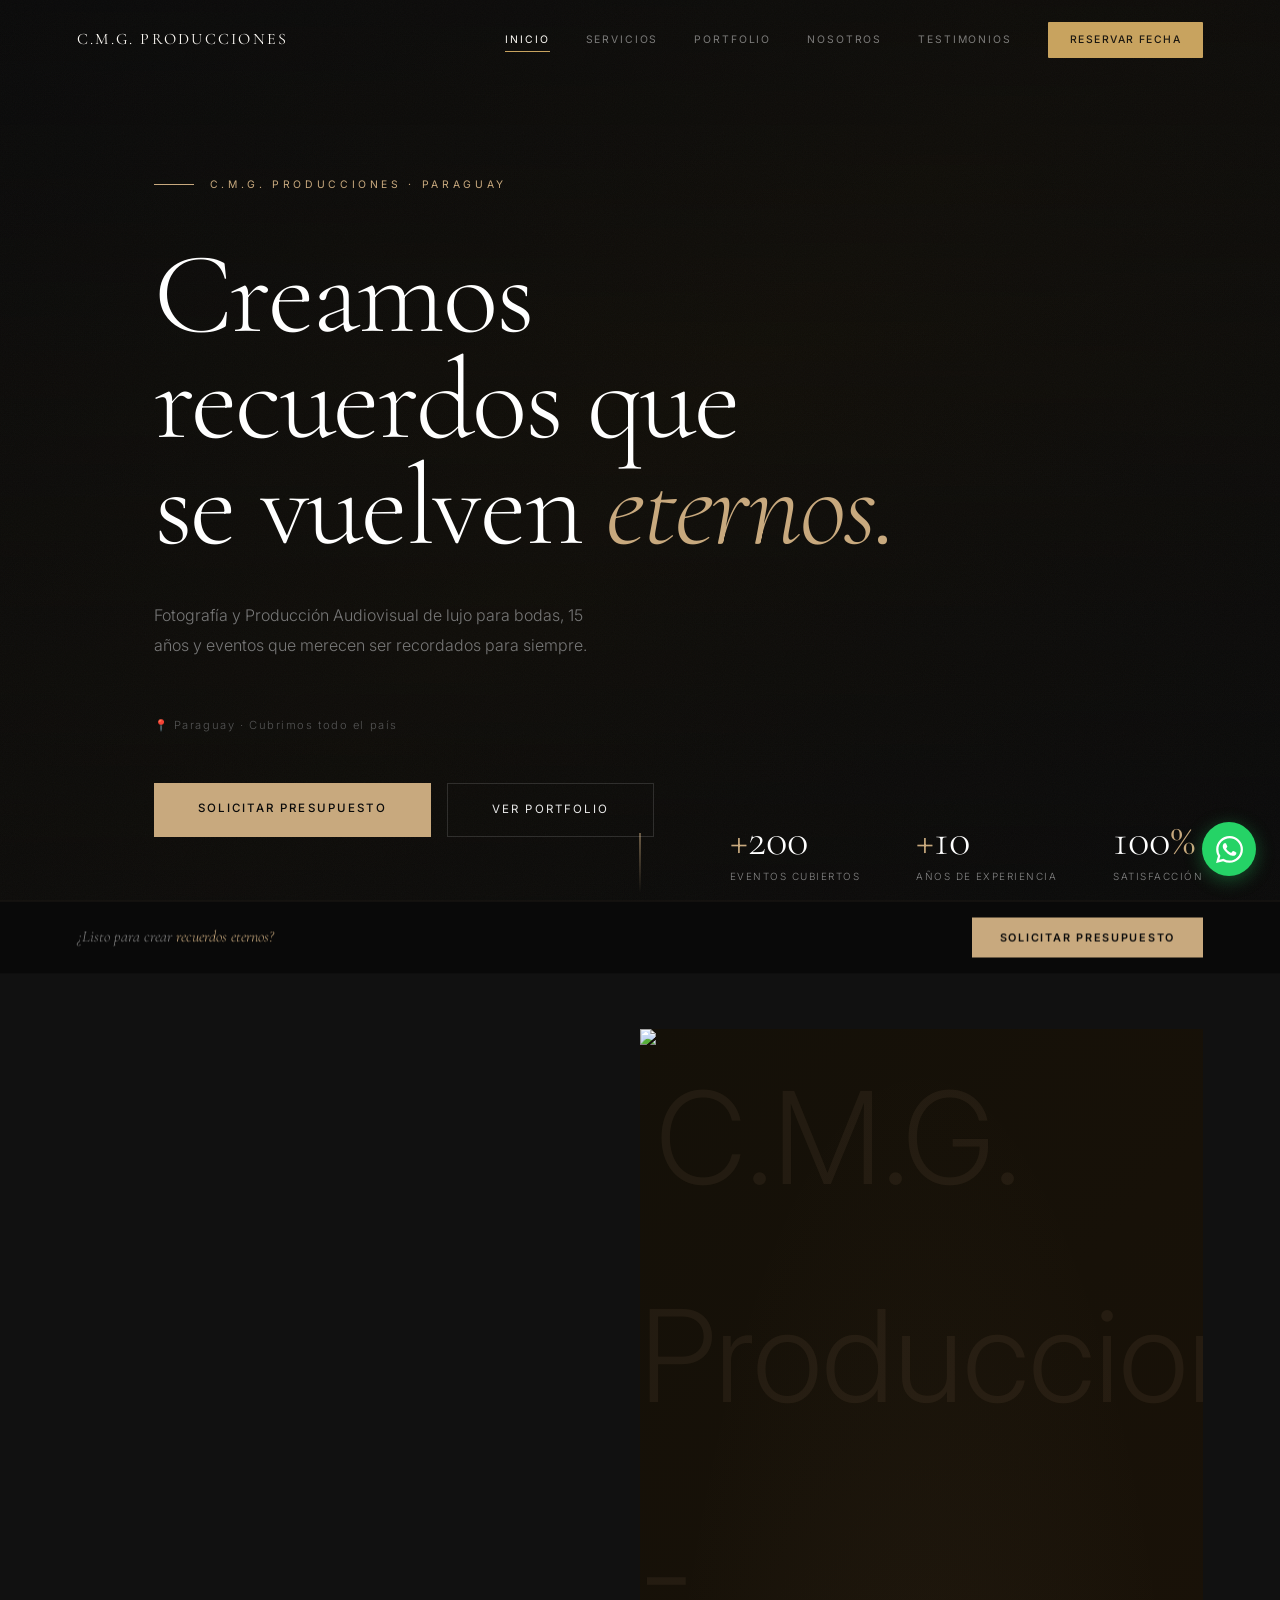
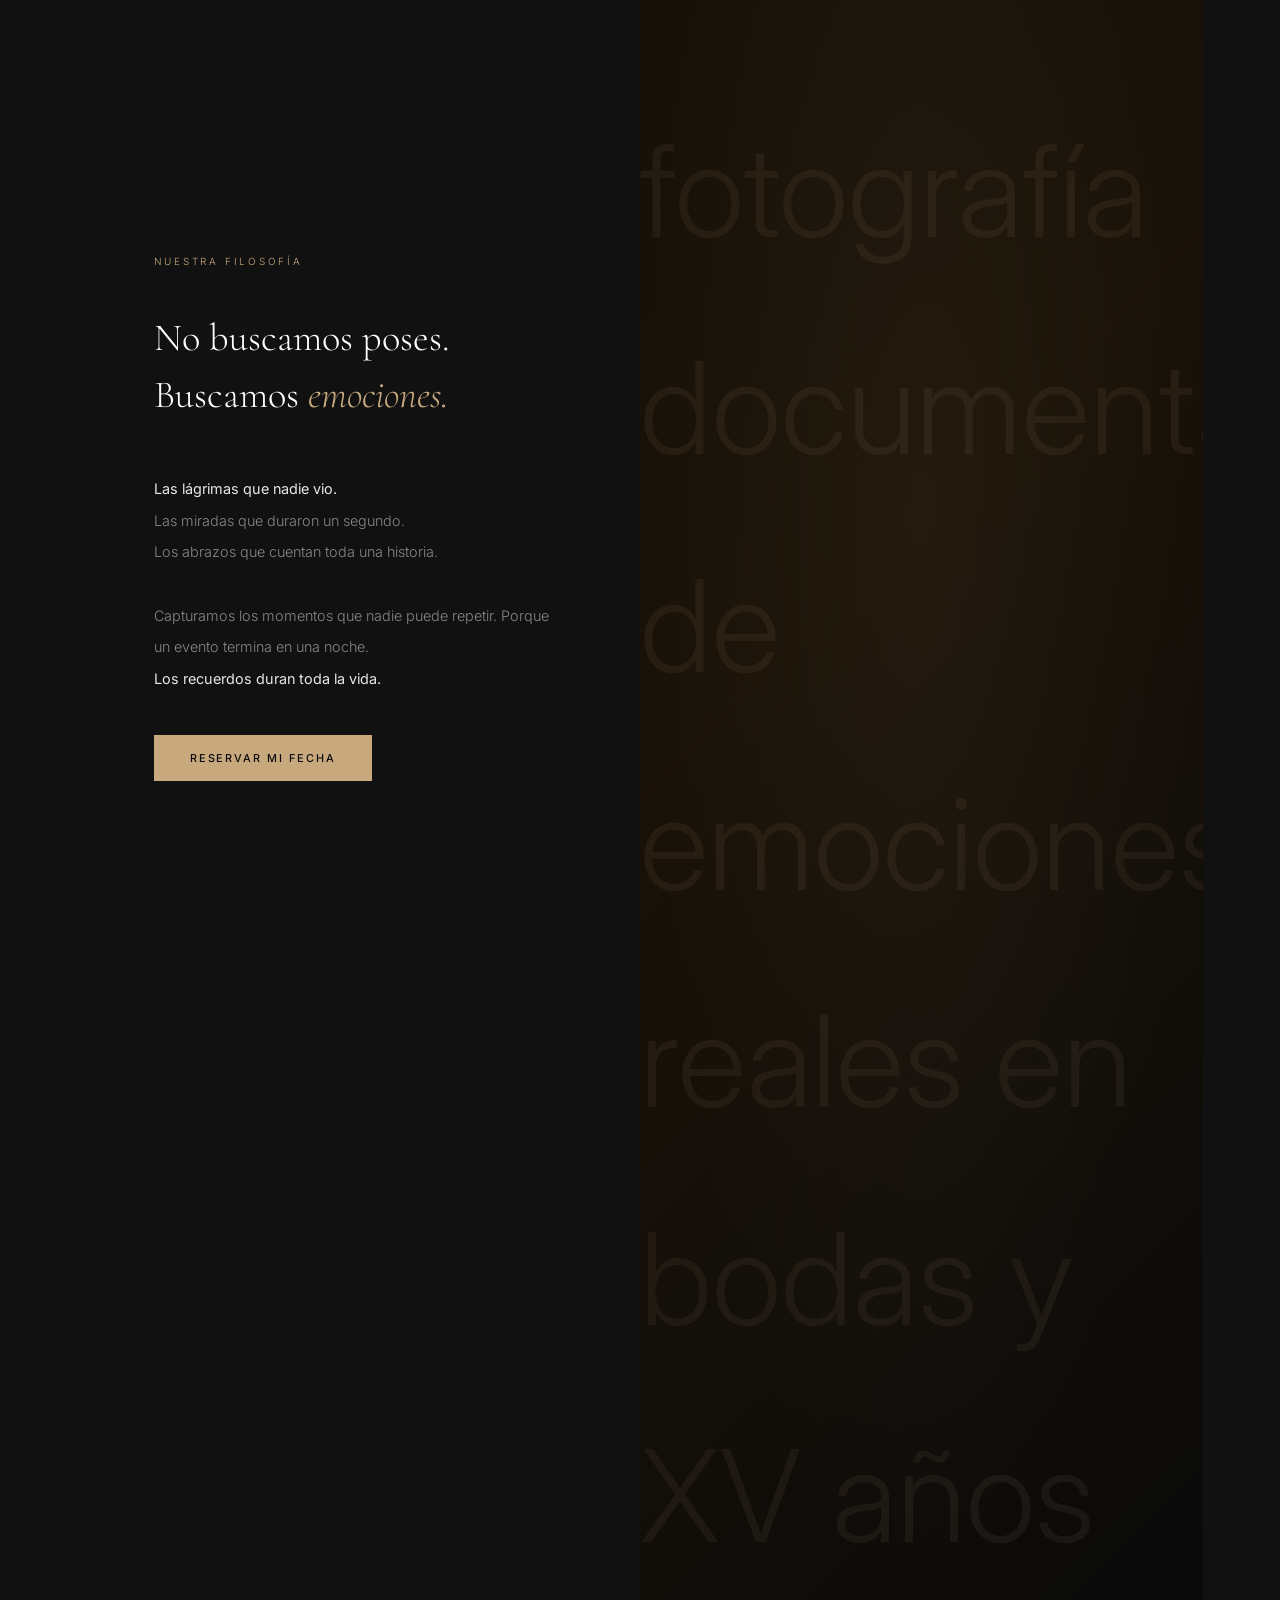
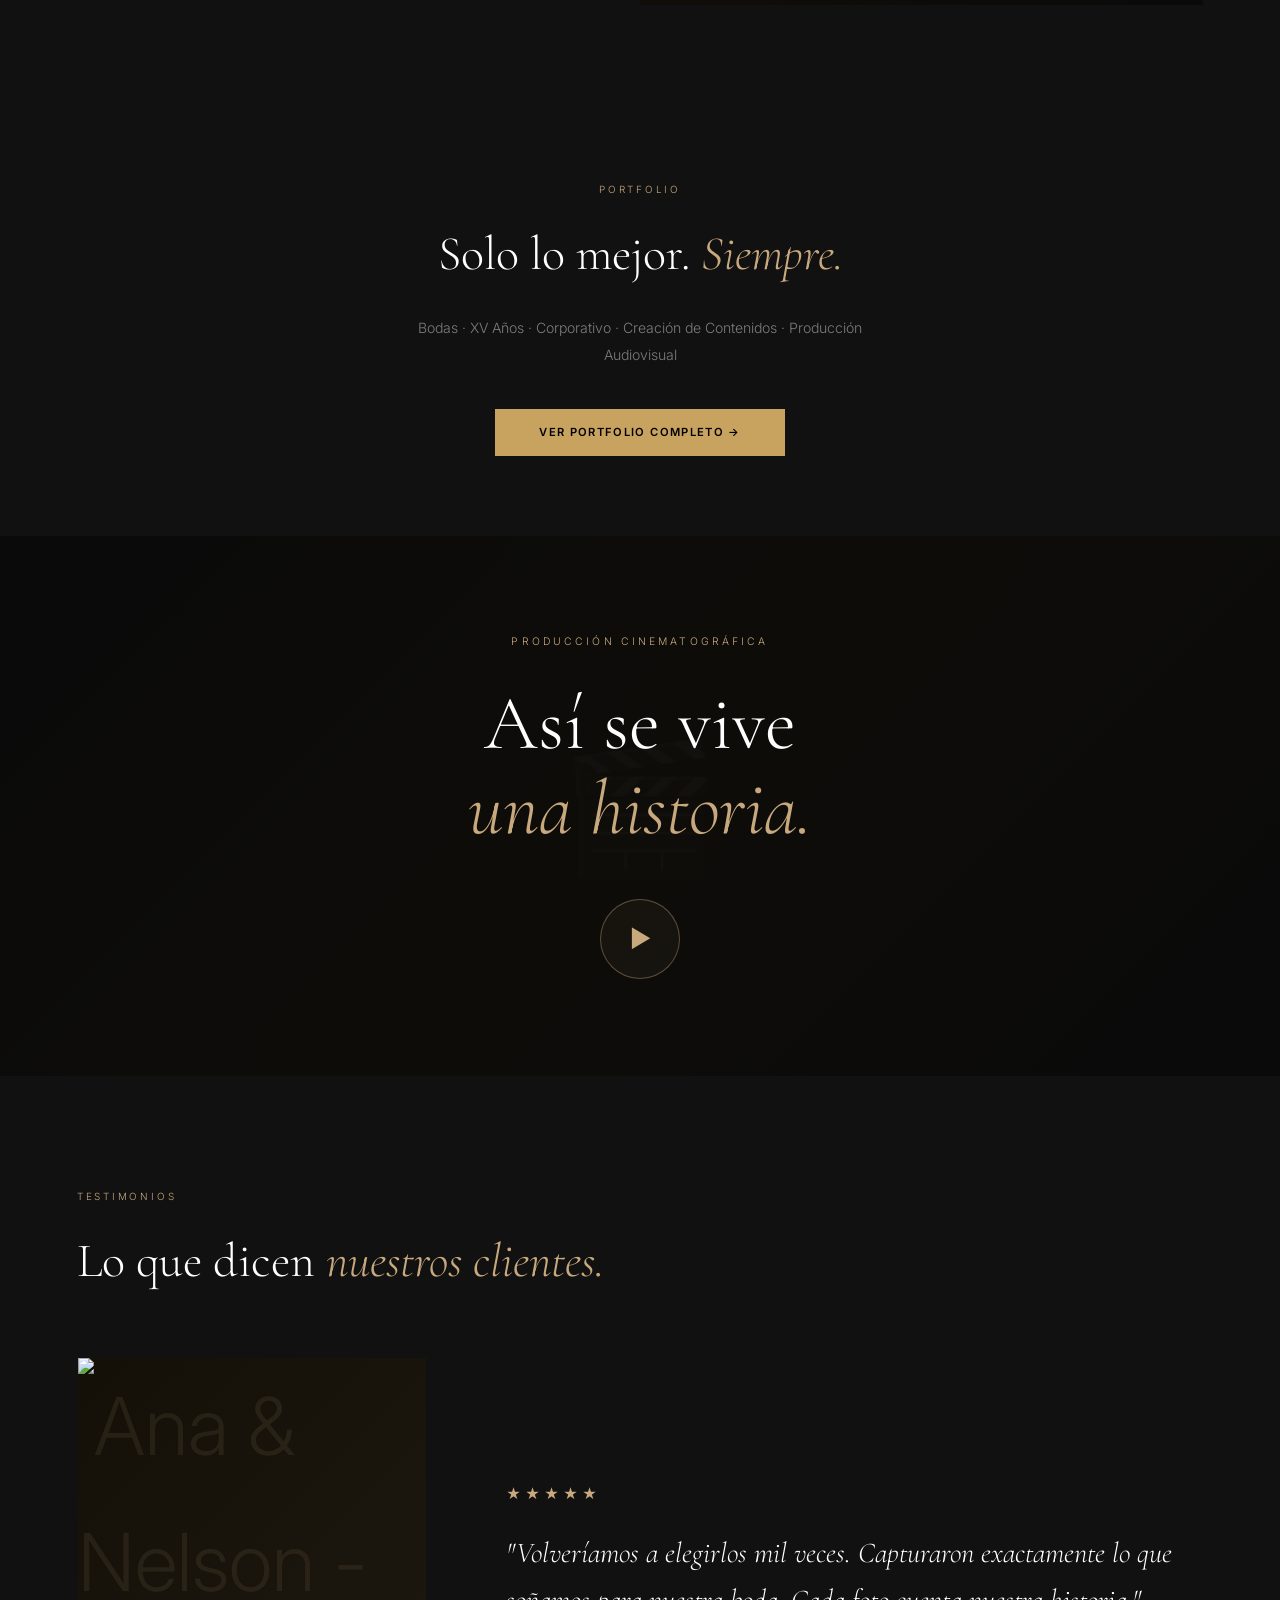
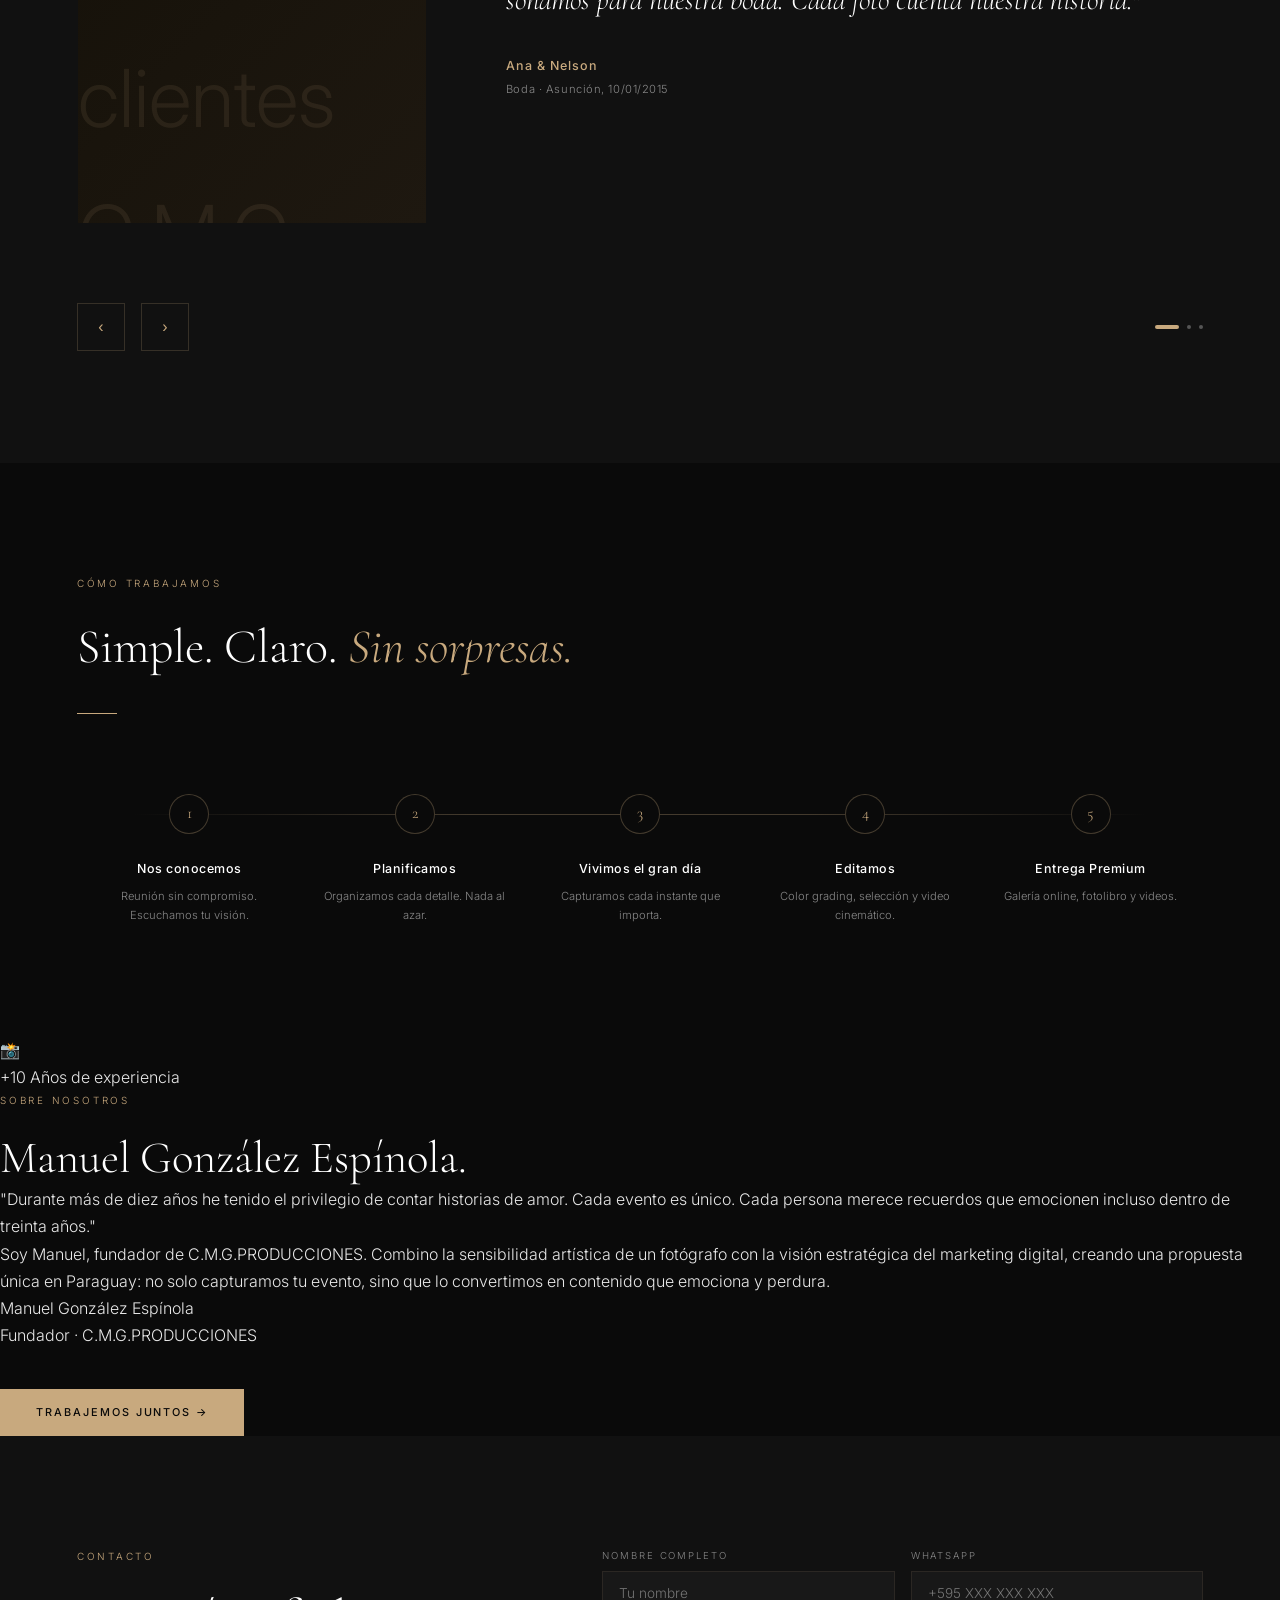
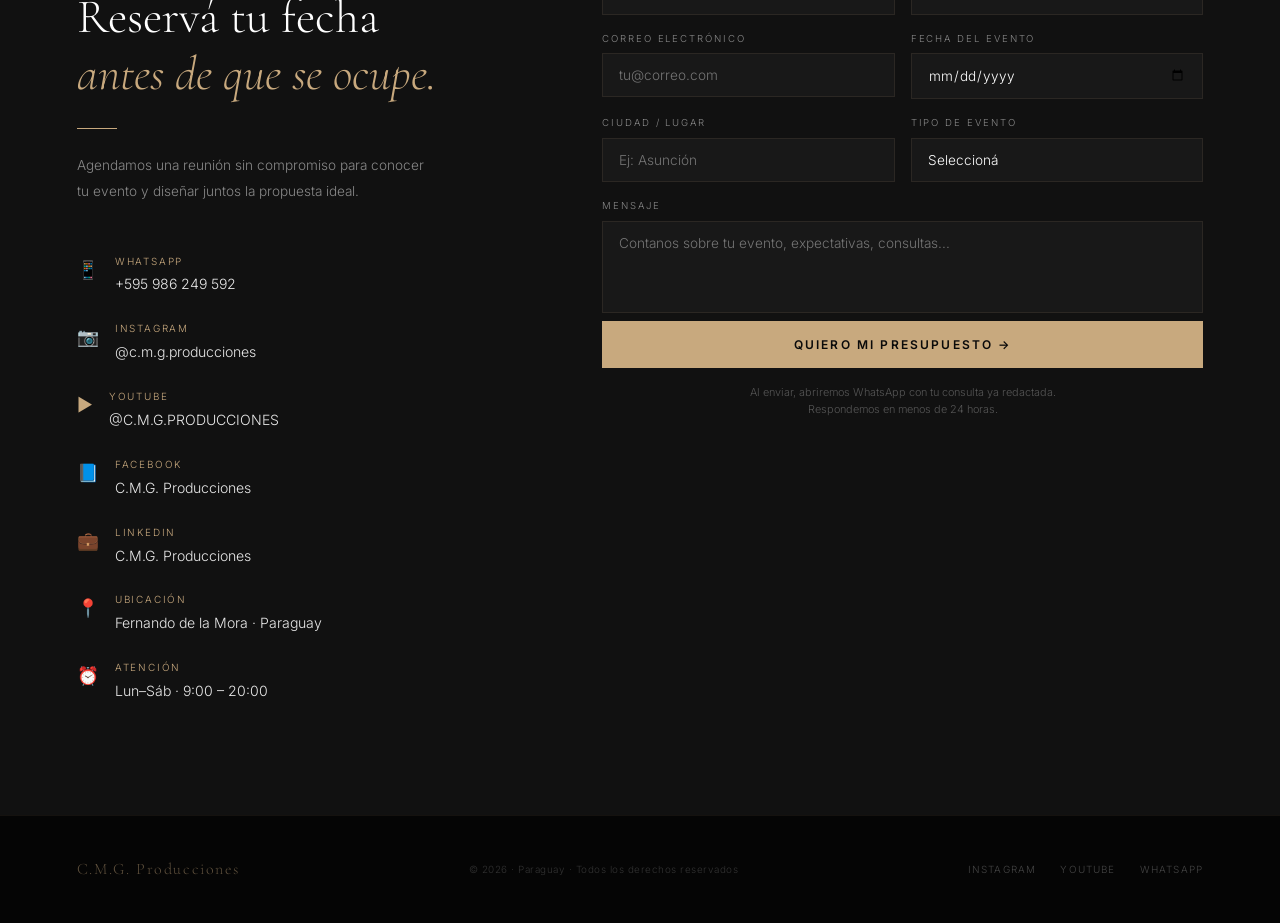
==== commit 5c38cba4: "Add files via upload" ====
--- a/index.html
+++ b/index.html
@@ -75,8 +75,7 @@
     </div>
   </div>
   <div class="fil-right reveal reveal-delay-2">
-    <span style="position:relative;z-index:1;">📷</span>
-    <span class="fil-photo-label">Tu foto real va aquí</span>
+    <img src="img/home/filosofia.webp" alt="C.M.G. Producciones - fotografía documental de emociones reales en bodas y XV años" loading="lazy" style="width:100%;height:100%;object-fit:cover;display:block;">
   </div>
 </section>
 
@@ -111,7 +110,7 @@
     <div class="testi-track" id="testiTrack">
       <!-- Slide 1 -->
       <div class="testi-slide">
-        <div class="testi-photo">💍</div>
+        <div class="testi-photo"><img src="img/testimonios/ana-nelson.webp" alt="Ana & Nelson - clientes C.M.G. Producciones, Boda" loading="lazy" width="600" height="800"></div>
         <div class="testi-content">
           <div class="testi-stars">★★★★★</div>
           <p class="testi-quote">"Volveríamos a elegirlos mil veces. Capturaron exactamente lo que soñamos para nuestra boda. Cada foto cuenta nuestra historia."</p>
@@ -131,7 +130,7 @@
       </div>
       <!-- Slide 3 -->
       <div class="testi-slide">
-        <div class="testi-photo">💒</div>
+        <div class="testi-photo"><img src="img/testimonios/isa-arturo.webp" alt="Isa & Arturo - clientes C.M.G. Producciones, Boda" loading="lazy" width="600" height="800"></div>
         <div class="testi-content">
           <div class="testi-stars">★★★★★</div>
           <p class="testi-quote">"La mejor inversión de nuestra boda. El video cinemático nos hizo llorar de emoción. Lo vemos una y otra vez con toda la familia."</p>
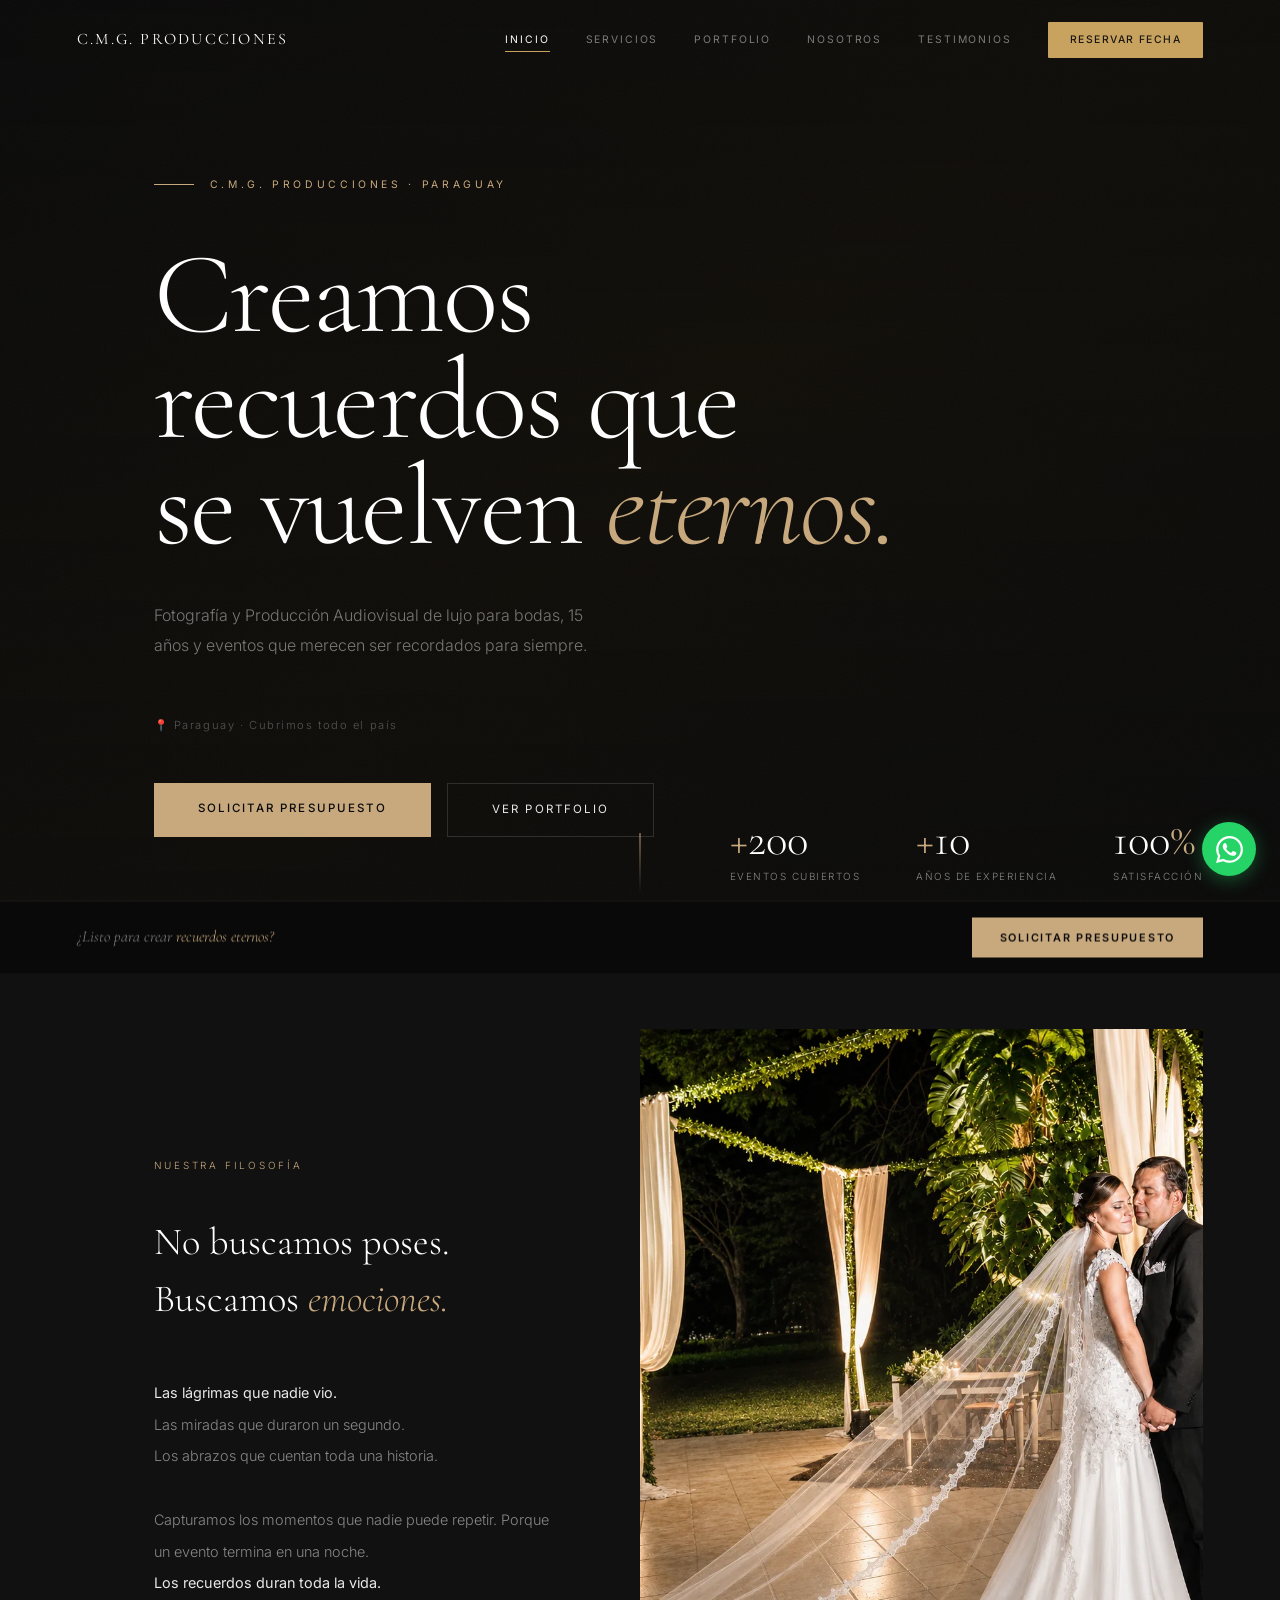
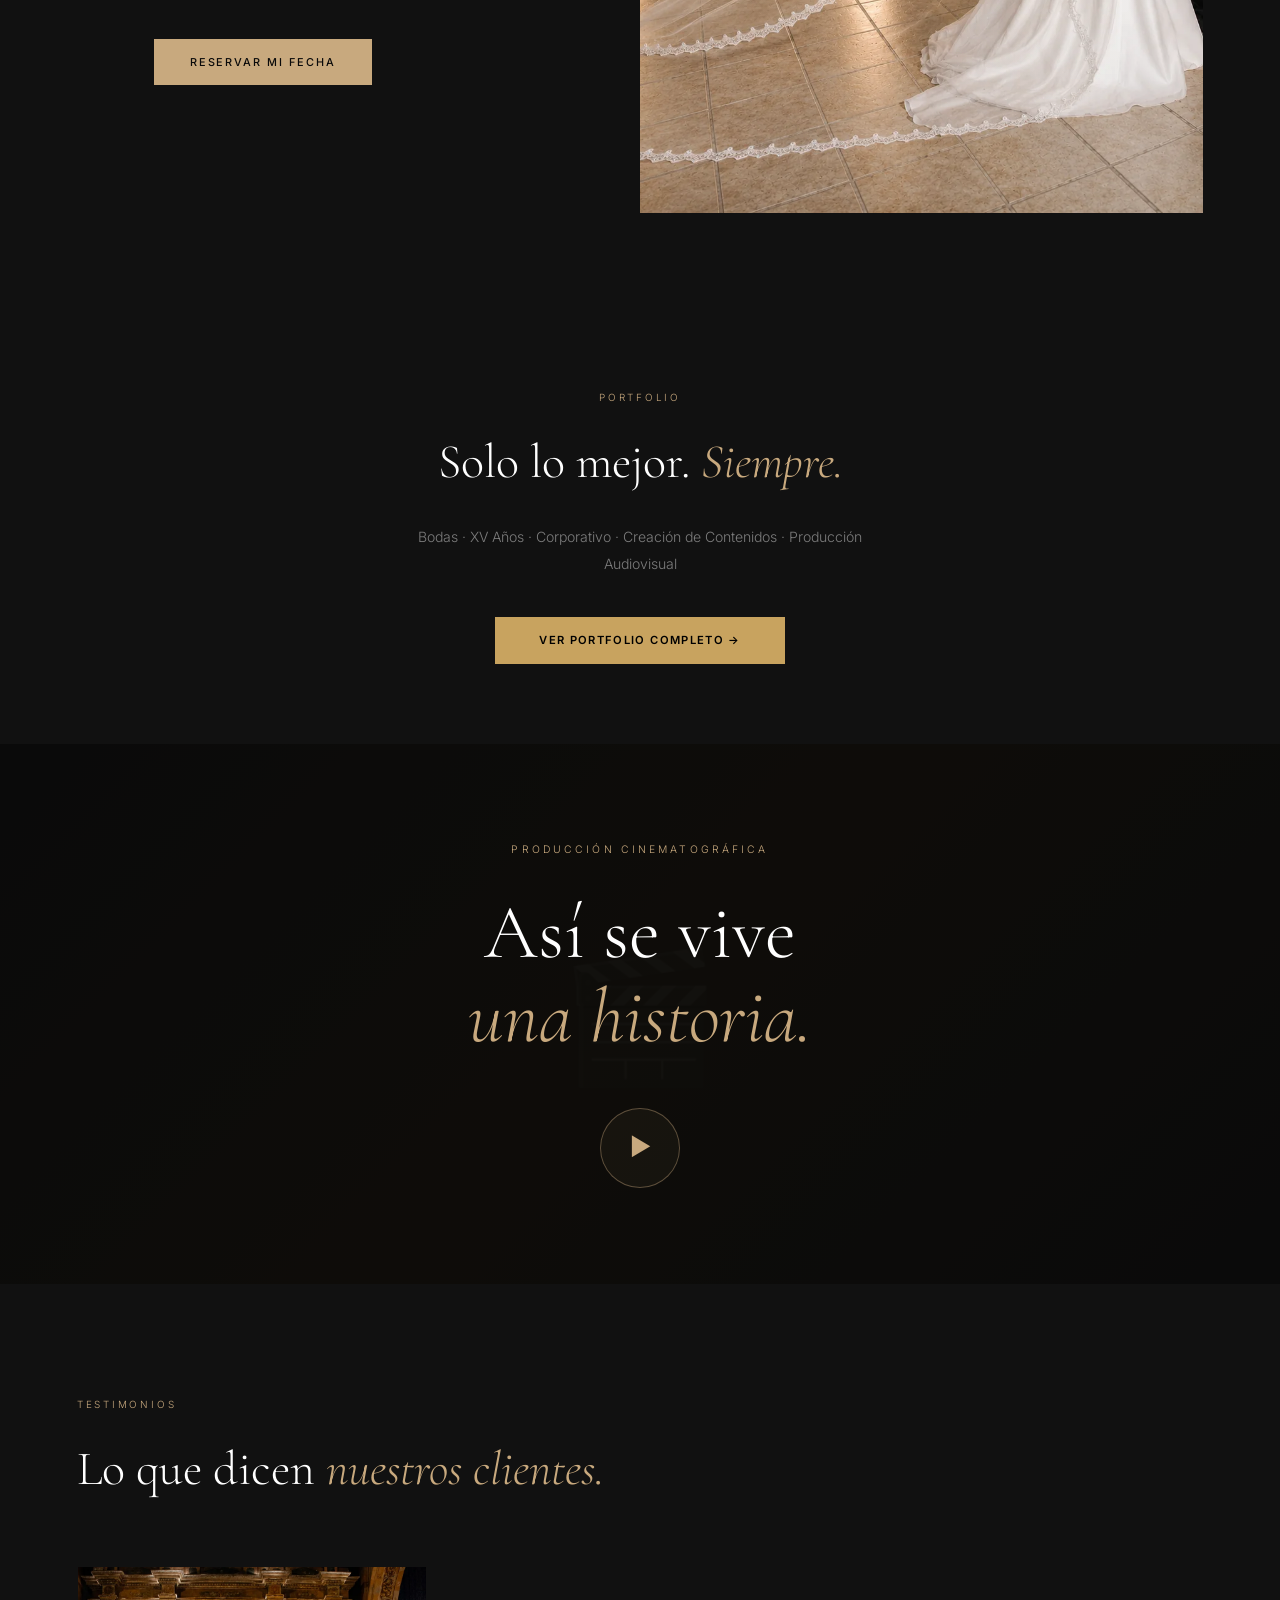
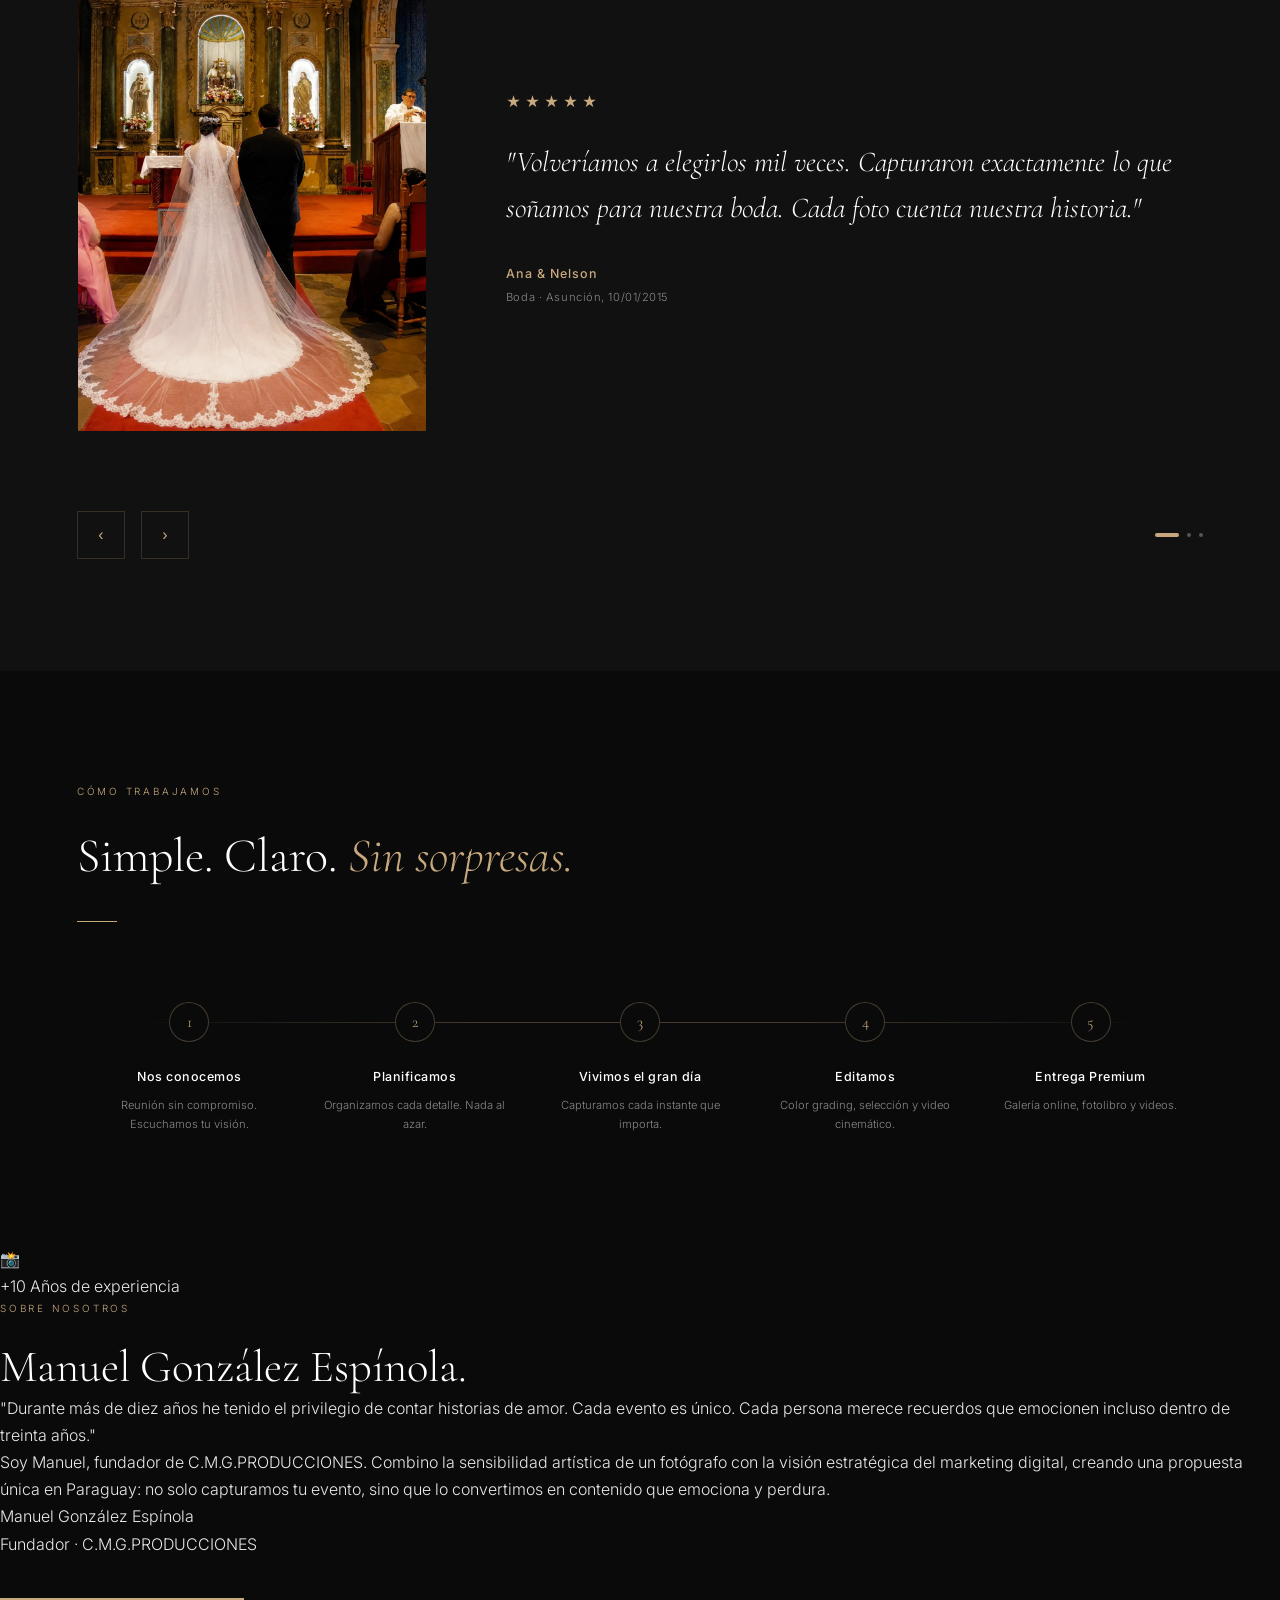
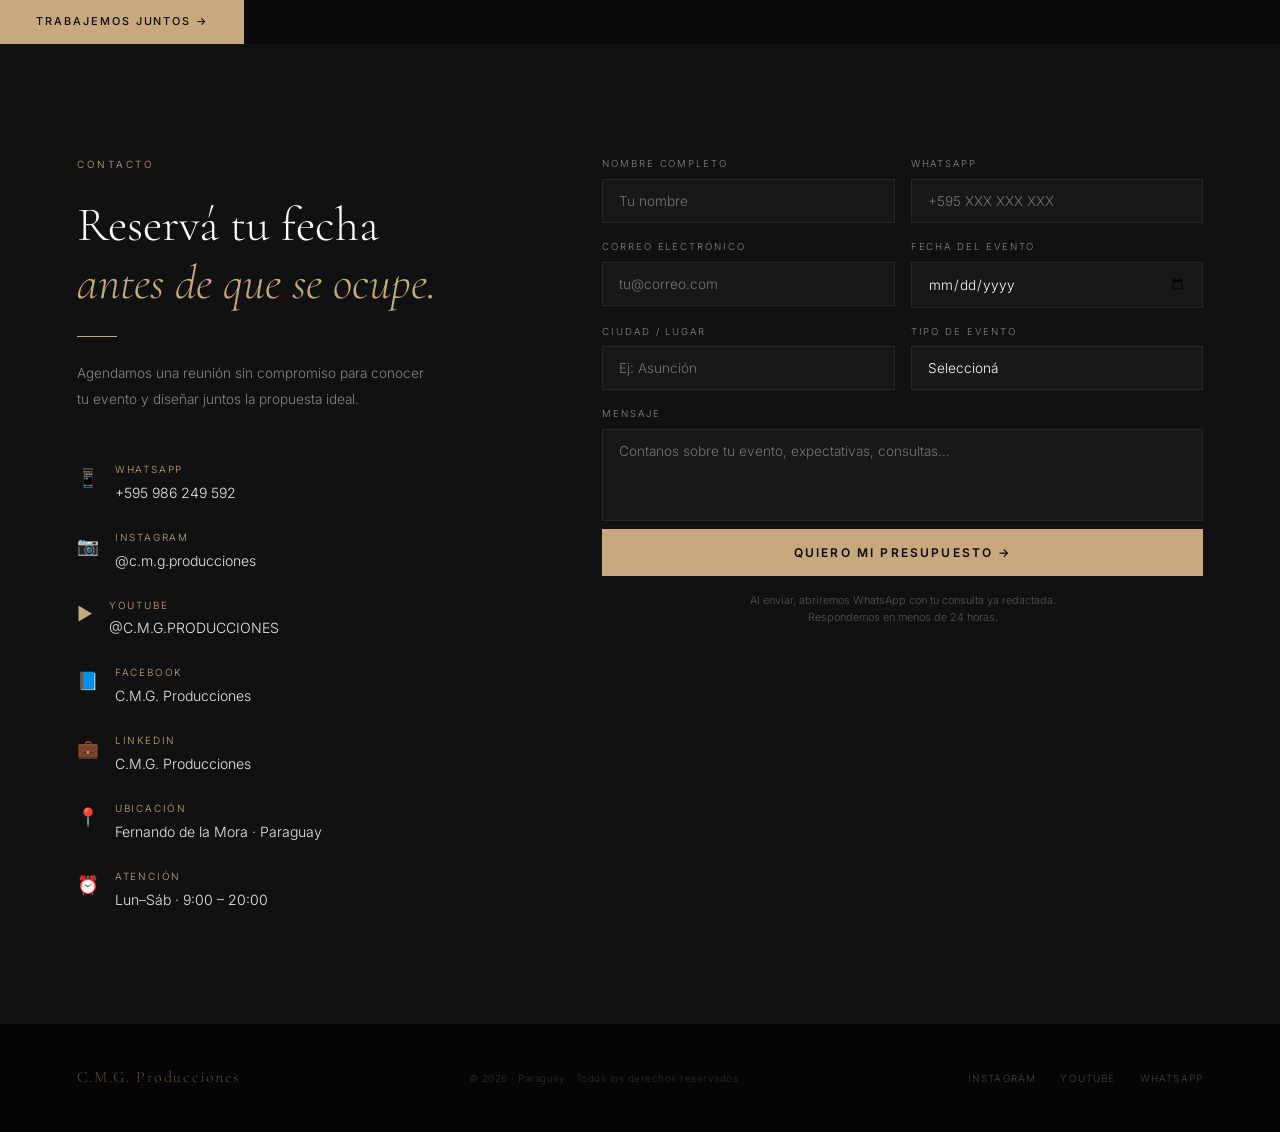
==== commit c24846ad: "Add files via upload" ====
--- a/index.html
+++ b/index.html
@@ -261,6 +261,9 @@
               <option>XV Años</option>
               <option>Pre Boda</option>
               <option>Pre XV Años</option>
+              <option>Bautismo</option>
+              <option>Cobertura Infantil</option>
+              <option>Sesión Gestante</option>
               <option>Evento Corporativo</option>
               <option>Producción Audiovisual</option>
               <option>Social Media Management</option>
